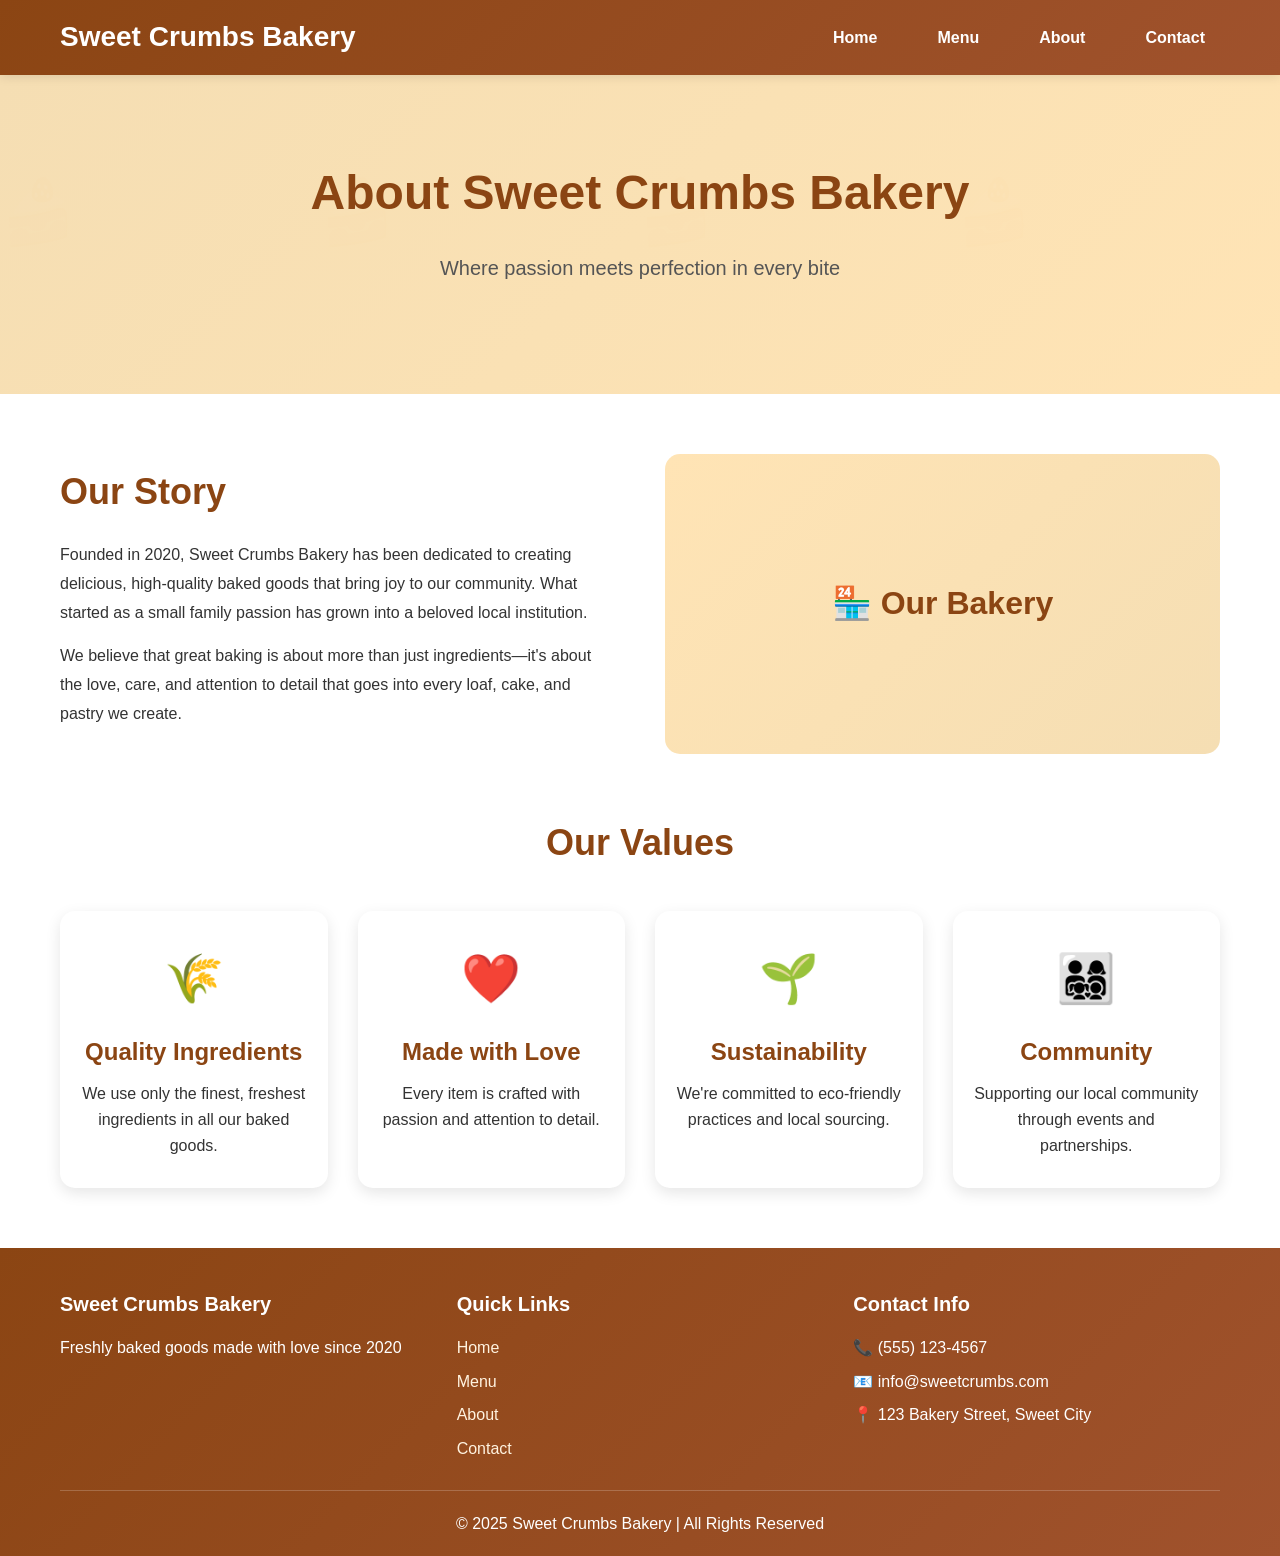
==== about.html @ cca7dff1 "1st commit" ====
<!DOCTYPE html>
<html lang="en">
<head>
    <meta charset="UTF-8">
    <meta name="viewport" content="width=device-width, initial-scale=1.0">
    <title>About Us - Sweet Crumbs Bakery</title>
    <link rel="stylesheet" href="style.css">
</head>
<body>

    <!-- Navbar -->
    <header>
        <div class="container">
            <div class="logo">
                <h1>Sweet Crumbs Bakery</h1>
            </div>
            <nav>
                <ul>
                    <li><a href="index.html">Home</a></li>
                    <li><a href="menu.html">Menu</a></li>
                    <li><a href="about.html">About</a></li>
                    <li><a href="contact.html">Contact</a></li>
                </ul>
            </nav>
        </div>
    </header>

    <!-- About Hero -->
    <section class="hero">
        <div class="container">
            <h2>About Sweet Crumbs Bakery</h2>
            <p>Where passion meets perfection in every bite</p>
        </div>
    </section>

    <!-- About Content -->
    <section class="about-content">
        <div class="container">
            <div class="about-grid">
                <div class="about-text">
                    <h2>Our Story</h2>
                    <p>Founded in 2020, Sweet Crumbs Bakery has been dedicated to creating delicious, high-quality baked goods that bring joy to our community. What started as a small family passion has grown into a beloved local institution.</p>
                    <p>We believe that great baking is about more than just ingredients—it's about the love, care, and attention to detail that goes into every loaf, cake, and pastry we create.</p>
                </div>
                <div class="about-image">
                    <div class="placeholder-large">🏪 Our Bakery</div>
                </div>
            </div>

            <div class="values">
                <h2>Our Values</h2>
                <div class="values-grid">
                    <div class="value-card">
                        <div class="value-icon">🌾</div>
                        <h3>Quality Ingredients</h3>
                        <p>We use only the finest, freshest ingredients in all our baked goods.</p>
                    </div>
                    <div class="value-card">
                        <div class="value-icon">❤️</div>
                        <h3>Made with Love</h3>
                        <p>Every item is crafted with passion and attention to detail.</p>
                    </div>
                    <div class="value-card">
                        <div class="value-icon">🌱</div>
                        <h3>Sustainability</h3>
                        <p>We're committed to eco-friendly practices and local sourcing.</p>
                    </div>
                    <div class="value-card">
                        <div class="value-icon">👨‍👩‍👧‍👦</div>
                        <h3>Community</h3>
                        <p>Supporting our local community through events and partnerships.</p>
                    </div>
                </div>
            </div>
        </div>
    </section>

    <!-- Footer -->
    <footer>
        <div class="container">
            <div class="footer-content">
                <div class="footer-section">
                    <h3>Sweet Crumbs Bakery</h3>
                    <p>Freshly baked goods made with love since 2020</p>
                </div>
                <div class="footer-section">
                    <h3>Quick Links</h3>
                    <ul>
                        <li><a href="index.html">Home</a></li>
                        <li><a href="menu.html">Menu</a></li>
                        <li><a href="about.html">About</a></li>
                        <li><a href="contact.html">Contact</a></li>
                    </ul>
                </div>
                <div class="footer-section">
                    <h3>Contact Info</h3>
                    <p>📞 (555) 123-4567</p>
                    <p>📧 info@sweetcrumbs.com</p>
                    <p>📍 123 Bakery Street, Sweet City</p>
                </div>
            </div>
            <p class="copyright">© 2025 Sweet Crumbs Bakery | All Rights Reserved</p>
        </div>
    </footer>

</body>
</html>
---- style.css ----
* {
    margin: 0;
    padding: 0;
    box-sizing: border-box;
    font-family: 'Segoe UI', Tahoma, Geneva, Verdana, sans-serif;
}

body {
    line-height: 1.6;
    color: #333;
}

.container {
    max-width: 1200px;
    margin: 0 auto;
    padding: 0 20px;
}

/* Header */
header {
    background: linear-gradient(135deg, #8b4513, #a0522d);
    color: white;
    padding: 0;
    box-shadow: 0 2px 10px rgba(0,0,0,0.1);
    position: sticky;
    top: 0;
    z-index: 100;
}

header .container {
    display: flex;
    justify-content: space-between;
    align-items: center;
    padding: 15px 20px;
}

.logo h1 {
    font-size: 28px;
    font-weight: bold;
}

nav ul {
    list-style: none;
    display: flex;
    gap: 30px;
}

nav a {
    color: white;
    text-decoration: none;
    font-weight: 600;
    transition: color 0.3s ease;
    padding: 10px 15px;
    border-radius: 5px;
}

nav a:hover {
    background-color: rgba(255,255,255,0.1);
    color: #fff3e0;
}

/* Hero Section */
.hero {
    background: linear-gradient(135deg, #f5deb3, #ffe4b5);
    padding: 80px 0;
    text-align: center;
    position: relative;
    overflow: hidden;
}

.hero::before {
    content: '';
    position: absolute;
    top: 0;
    left: 0;
    right: 0;
    bottom: 0;
    background: url('data:image/svg+xml,<svg xmlns="http://www.w3.org/2000/svg" viewBox="0 0 100 100"><text y="50%" font-size="20" fill="rgba(139,69,19,0.1)">🍰</text></svg>') repeat;
    opacity: 0.1;
}

.hero .container {
    position: relative;
    z-index: 1;
}

.hero h2 {
    font-size: 48px;
    margin-bottom: 20px;
    color: #8b4513;
}

.hero p {
    font-size: 20px;
    margin-bottom: 30px;
    color: #555;
}

.hero-buttons {
    display: flex;
    gap: 20px;
    justify-content: center;
    flex-wrap: wrap;
}

.btn-primary, .btn-secondary {
    padding: 15px 30px;
    border: none;
    cursor: pointer;
    font-size: 18px;
    font-weight: bold;
    border-radius: 50px;
    transition: all 0.3s ease;
    text-decoration: none;
    display: inline-block;
}

.btn-primary {
    background-color: #8b4513;
    color: white;
}

.btn-primary:hover {
    background-color: #a0522d;
    transform: translateY(-2px);
    box-shadow: 0 5px 15px rgba(139,69,19,0.3);
}

.btn-secondary {
    background-color: transparent;
    color: #8b4513;
    border: 2px solid #8b4513;
}

.btn-secondary:hover {
    background-color: #8b4513;
    color: white;
    transform: translateY(-2px);
    box-shadow: 0 5px 15px rgba(139,69,19,0.3);
}

/* Menu Section */
.menu {
    padding: 60px 0;
    background-color: #fafafa;
}

.menu h2 {
    font-size: 36px;
    margin-bottom: 10px;
    color: #8b4513;
    text-align: center;
}

.menu p {
    text-align: center;
    margin-bottom: 40px;
    color: #666;
}

.items {
    display: grid;
    grid-template-columns: repeat(auto-fit, minmax(250px, 1fr));
    gap: 30px;
    margin-top: 40px;
}

.card {
    background: white;
    padding: 30px 20px;
    border-radius: 15px;
    box-shadow: 0 5px 15px rgba(0,0,0,0.1);
    text-align: center;
    transition: transform 0.3s ease, box-shadow 0.3s ease;
}

.card:hover {
    transform: translateY(-5px);
    box-shadow: 0 10px 25px rgba(0,0,0,0.15);
}

.card-icon {
    font-size: 48px;
    margin-bottom: 15px;
}

.card h3 {
    font-size: 24px;
    margin-bottom: 10px;
    color: #8b4513;
}

.card p {
    color: #666;
    margin-bottom: 15px;
}

.price {
    font-size: 20px;
    font-weight: bold;
    color: #a0522d;
}

/* Gallery Section */
.gallery {
    padding: 60px 0;
    background-color: white;
}

.gallery h2 {
    font-size: 36px;
    margin-bottom: 40px;
    color: #8b4513;
    text-align: center;
}

.gallery-grid {
    display: grid;
    grid-template-columns: repeat(auto-fit, minmax(250px, 1fr));
    gap: 20px;
}

.gallery-item {
    height: 200px;
    border-radius: 10px;
    overflow: hidden;
    box-shadow: 0 5px 15px rgba(0,0,0,0.1);
}

.placeholder {
    width: 100%;
    height: 100%;
    background: linear-gradient(135deg, #ffe4b5, #f5deb3);
    display: flex;
    align-items: center;
    justify-content: center;
    font-size: 24px;
    color: #8b4513;
    font-weight: bold;
}

/* Testimonials Section */
.testimonials {
    padding: 60px 0;
    background-color: #fafafa;
}

.testimonials h2 {
    font-size: 36px;
    margin-bottom: 40px;
    color: #8b4513;
    text-align: center;
}

.testimonial-grid {
    display: grid;
    grid-template-columns: repeat(auto-fit, minmax(300px, 1fr));
    gap: 30px;
}

.testimonial {
    background: white;
    padding: 30px;
    border-radius: 15px;
    box-shadow: 0 5px 15px rgba(0,0,0,0.1);
    text-align: center;
}

.testimonial p {
    font-style: italic;
    margin-bottom: 15px;
    color: #555;
}

.testimonial cite {
    font-weight: bold;
    color: #8b4513;
}

/* Footer */
footer {
    background: linear-gradient(135deg, #8b4513, #a0522d);
    color: white;
    padding: 40px 0 20px;
}

.footer-content {
    display: grid;
    grid-template-columns: repeat(auto-fit, minmax(250px, 1fr));
    gap: 30px;
    margin-bottom: 20px;
}

.footer-section h3 {
    margin-bottom: 15px;
    font-size: 20px;
}

.footer-section p, .footer-section li {
    margin-bottom: 8px;
}

.footer-section ul {
    list-style: none;
}

.footer-section a {
    color: #fff3e0;
    text-decoration: none;
    transition: color 0.3s ease;
}

.footer-section a:hover {
    color: white;
}

.copyright {
    text-align: center;
    border-top: 1px solid rgba(255,255,255,0.2);
    padding-top: 20px;
    margin-top: 20px;
}

/* Menu Category */
.menu-category {
    padding: 60px 0;
    background-color: #fafafa;
}

.menu-category:nth-child(even) {
    background-color: white;
}

.menu-category h2 {
    font-size: 36px;
    margin-bottom: 40px;
    color: #8b4513;
    text-align: center;
}

/* About Content */
.about-content {
    padding: 60px 0;
}

.about-grid {
    display: grid;
    grid-template-columns: 1fr 1fr;
    gap: 50px;
    margin-bottom: 60px;
    align-items: center;
}

.about-text h2 {
    font-size: 36px;
    margin-bottom: 20px;
    color: #8b4513;
}

.about-text p {
    margin-bottom: 15px;
    line-height: 1.8;
}

.placeholder-large {
    width: 100%;
    height: 300px;
    background: linear-gradient(135deg, #ffe4b5, #f5deb3);
    display: flex;
    align-items: center;
    justify-content: center;
    font-size: 32px;
    color: #8b4513;
    font-weight: bold;
    border-radius: 15px;
}

.values h2 {
    font-size: 36px;
    margin-bottom: 40px;
    color: #8b4513;
    text-align: center;
}

.values-grid {
    display: grid;
    grid-template-columns: repeat(auto-fit, minmax(250px, 1fr));
    gap: 30px;
}

.value-card {
    background: white;
    padding: 30px 20px;
    border-radius: 15px;
    box-shadow: 0 5px 15px rgba(0,0,0,0.1);
    text-align: center;
    transition: transform 0.3s ease;
}

.value-card:hover {
    transform: translateY(-5px);
}

.value-icon {
    font-size: 48px;
    margin-bottom: 15px;
}

.value-card h3 {
    font-size: 24px;
    margin-bottom: 10px;
    color: #8b4513;
}

/* Contact Content */
.contact-content {
    padding: 60px 0;
}

.contact-grid {
    display: grid;
    grid-template-columns: 1fr 1fr;
    gap: 50px;
}

.contact-info h2 {
    font-size: 36px;
    margin-bottom: 30px;
    color: #8b4513;
}

.info-item {
    display: flex;
    align-items: flex-start;
    margin-bottom: 30px;
}

.info-icon {
    font-size: 32px;
    margin-right: 20px;
    flex-shrink: 0;
}

.info-item h3 {
    font-size: 20px;
    margin-bottom: 5px;
    color: #8b4513;
}

.contact-form h2 {
    font-size: 36px;
    margin-bottom: 30px;
    color: #8b4513;
}

.form-group {
    margin-bottom: 20px;
}

.form-group label {
    display: block;
    margin-bottom: 5px;
    font-weight: bold;
    color: #555;
}

.form-group input,
.form-group select,
.form-group textarea {
    width: 100%;
    padding: 12px;
    border: 2px solid #ddd;
    border-radius: 8px;
    font-size: 16px;
    transition: border-color 0.3s ease;
}

.form-group input:focus,
.form-group select:focus,
.form-group textarea:focus {
    outline: none;
    border-color: #8b4513;
}

.form-group textarea {
    resize: vertical;
    min-height: 120px;
}

/* Responsive Design */
@media (max-width: 768px) {
    header .container {
        flex-direction: column;
        gap: 15px;
    }

    nav ul {
        gap: 15px;
    }

    .hero h2 {
        font-size: 36px;
    }

    .hero p {
        font-size: 18px;
    }

    .hero-buttons {
        flex-direction: column;
        align-items: center;
    }

    .items, .gallery-grid, .testimonial-grid, .values-grid {
        grid-template-columns: 1fr;
    }

    .about-grid, .contact-grid {
        grid-template-columns: 1fr;
        gap: 30px;
    }

    .footer-content {
        grid-template-columns: 1fr;
    }

    .info-item {
        flex-direction: column;
        text-align: center;
    }

    .info-icon {
        margin-right: 0;
        margin-bottom: 10px;
    }
}
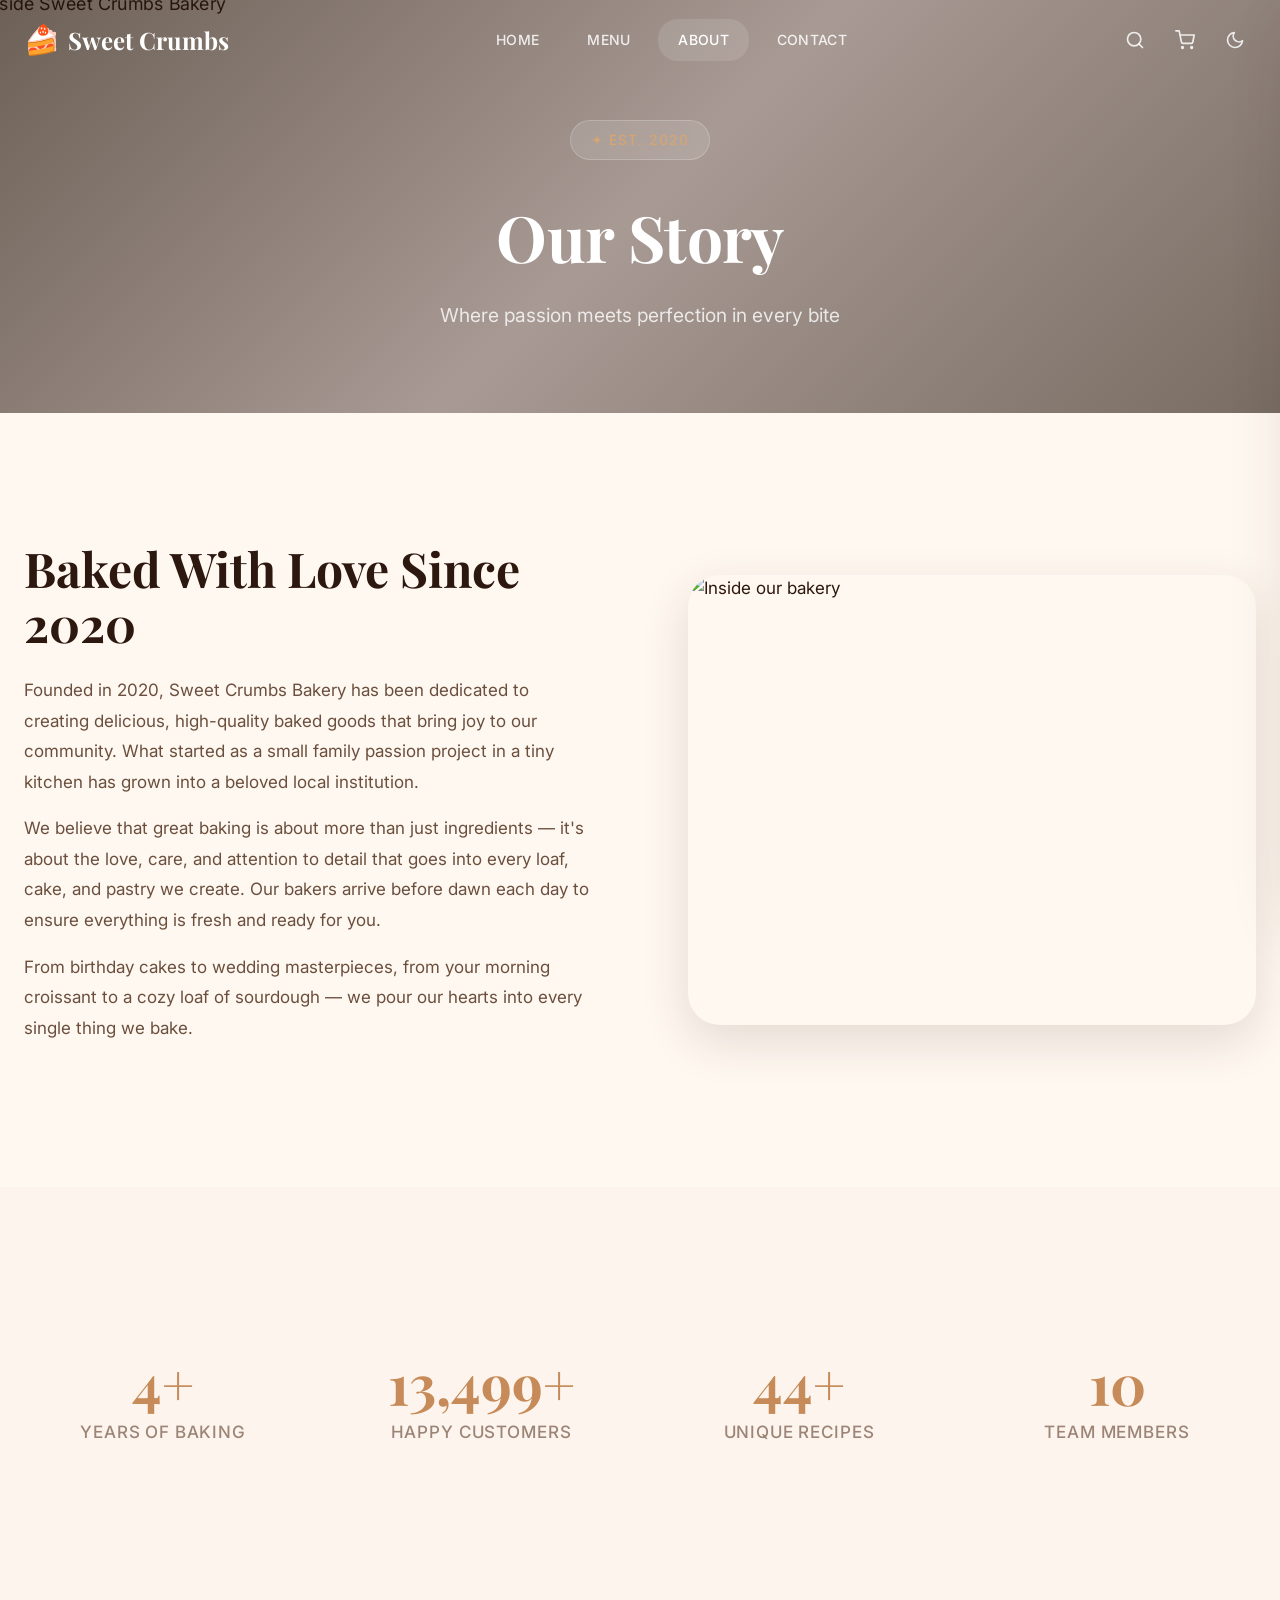
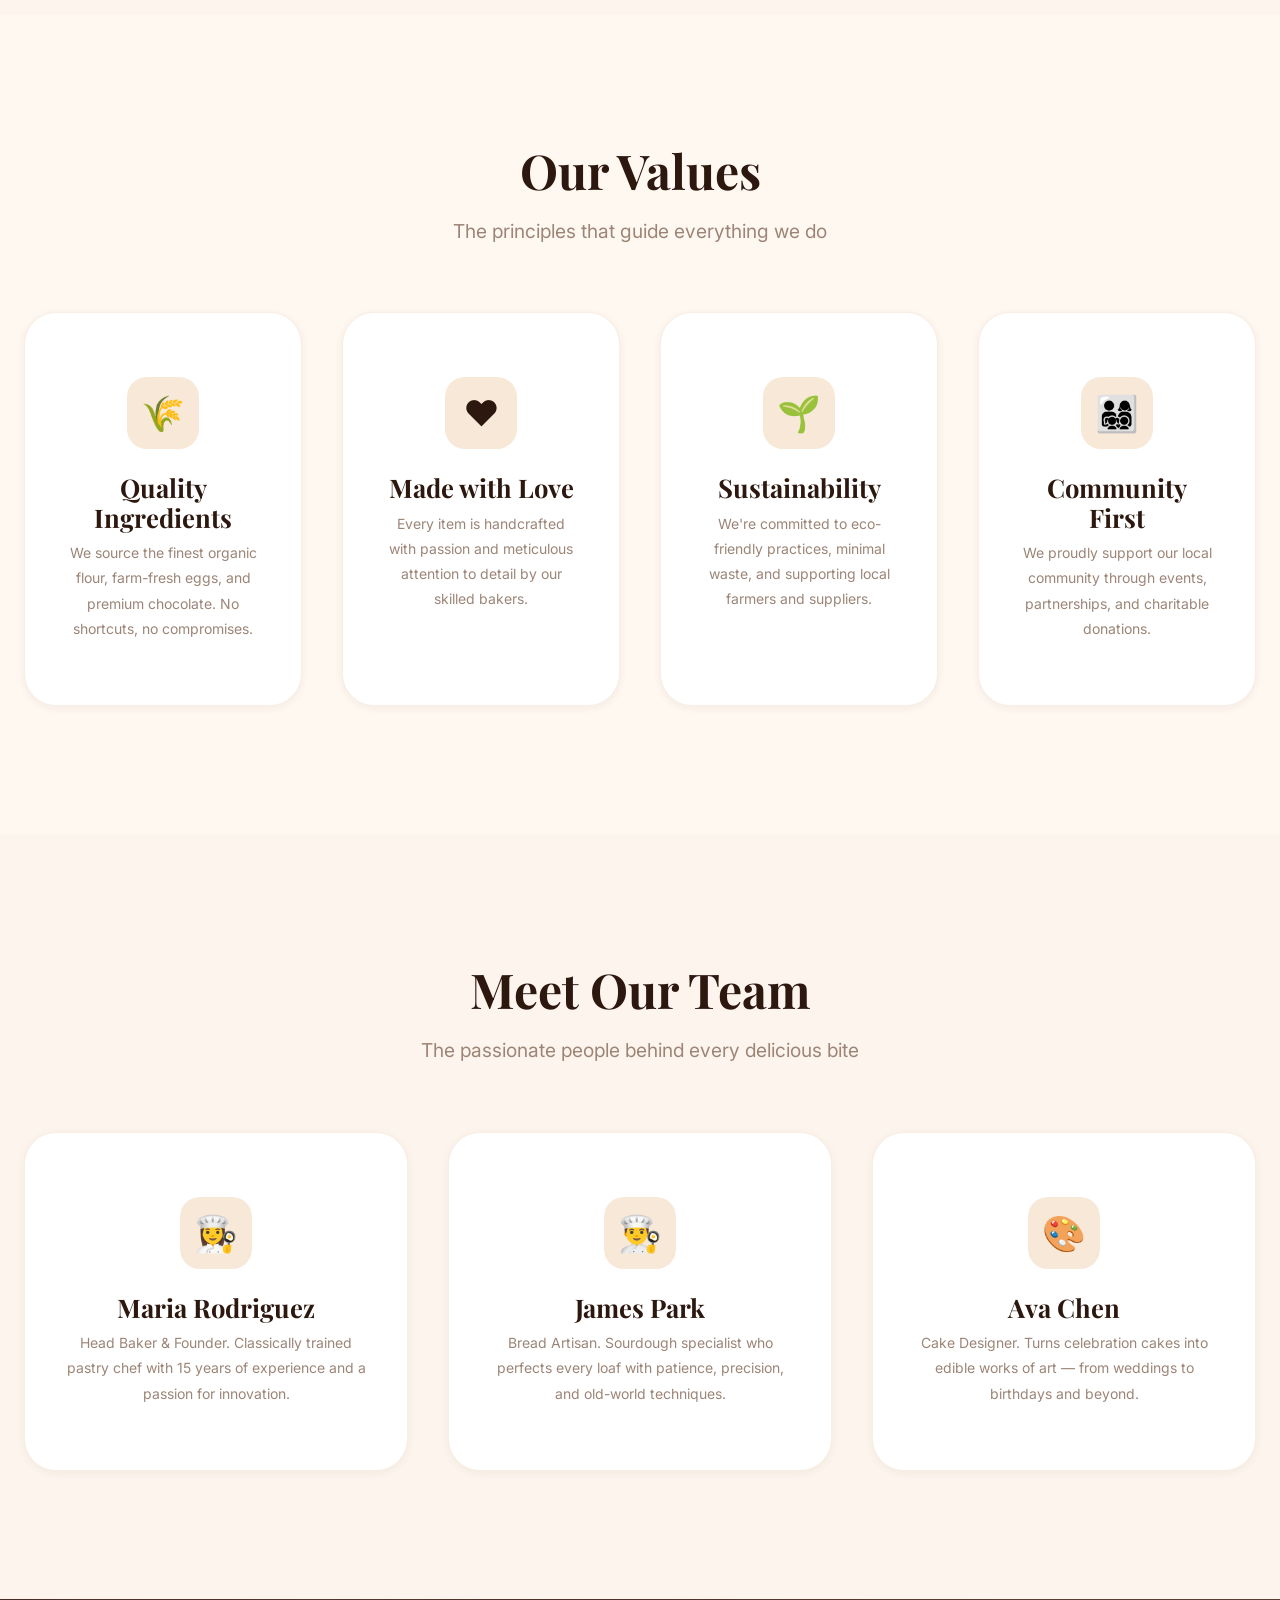
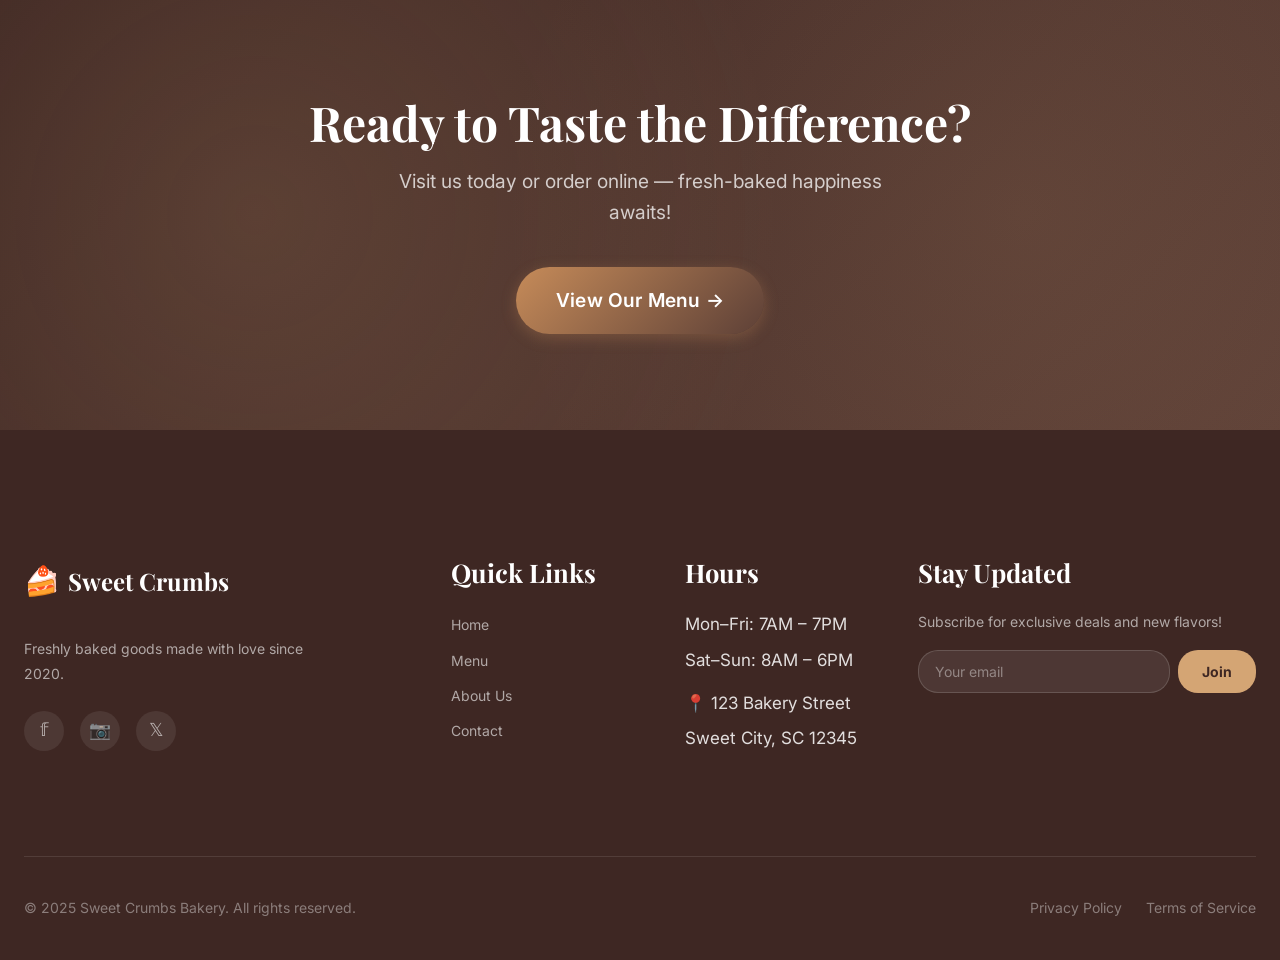
==== commit c003fb46: "Revamp About Us page with new content and layout Updated the About Us page with new content, improve" ====
--- a/about.html
+++ b/about.html
@@ -3,105 +3,261 @@
 <head>
     <meta charset="UTF-8">
     <meta name="viewport" content="width=device-width, initial-scale=1.0">
-    <title>About Us - Sweet Crumbs Bakery</title>
+    <meta name="description" content="Learn about Sweet Crumbs Bakery — our story, values, and the passionate team behind every handcrafted loaf, cake, and pastry since 2020.">
+    <title>About Us — Sweet Crumbs Bakery</title>
     <link rel="stylesheet" href="style.css">
 </head>
 <body>
 
-    <!-- Navbar -->
-    <header>
-        <div class="container">
-            <div class="logo">
-                <h1>Sweet Crumbs Bakery</h1>
-            </div>
-            <nav>
-                <ul>
-                    <li><a href="index.html">Home</a></li>
-                    <li><a href="menu.html">Menu</a></li>
-                    <li><a href="about.html">About</a></li>
-                    <li><a href="contact.html">Contact</a></li>
+    <!-- ═══ Navbar ═══ -->
+    <header class="nav nav--transparent" id="main-nav">
+        <div class="nav__inner">
+            <a href="index.html" class="nav__logo">
+                <span class="nav__logo-icon">🍰</span>
+                <span class="nav__logo-text">Sweet Crumbs</span>
+            </a>
+            <nav class="nav__menu" id="nav-menu">
+                <ul class="nav__list">
+                    <li><a href="index.html" class="nav__link">Home</a></li>
+                    <li><a href="menu.html" class="nav__link">Menu</a></li>
+                    <li><a href="about.html" class="nav__link active">About</a></li>
+                    <li><a href="contact.html" class="nav__link">Contact</a></li>
                 </ul>
             </nav>
+            <div class="nav__actions">
+                <button class="nav__action-btn" id="search-toggle" aria-label="Search">
+                    <svg viewBox="0 0 24 24"><circle cx="11" cy="11" r="8"/><line x1="21" y1="21" x2="16.65" y2="16.65"/></svg>
+                </button>
+                <button class="nav__action-btn" id="cart-toggle" aria-label="Cart">
+                    <svg viewBox="0 0 24 24"><circle cx="9" cy="21" r="1"/><circle cx="20" cy="21" r="1"/><path d="M1 1h4l2.68 13.39a2 2 0 0 0 2 1.61h9.72a2 2 0 0 0 2-1.61L23 6H6"/></svg>
+                    <span class="nav__badge" id="cart-count">0</span>
+                </button>
+                <button class="nav__action-btn theme-toggle" id="theme-toggle" aria-label="Toggle dark mode">
+                    <svg class="moon-icon" viewBox="0 0 24 24"><path d="M21 12.79A9 9 0 1 1 11.21 3 7 7 0 0 0 21 12.79z"/></svg>
+                    <svg class="sun-icon" viewBox="0 0 24 24"><circle cx="12" cy="12" r="5"/><line x1="12" y1="1" x2="12" y2="3"/><line x1="12" y1="21" x2="12" y2="23"/><line x1="4.22" y1="4.22" x2="5.64" y2="5.64"/><line x1="18.36" y1="18.36" x2="19.78" y2="19.78"/><line x1="1" y1="12" x2="3" y2="12"/><line x1="21" y1="12" x2="23" y2="12"/><line x1="4.22" y1="19.78" x2="5.64" y2="18.36"/><line x1="18.36" y1="5.64" x2="19.78" y2="4.22"/></svg>
+                </button>
+                <button class="nav__hamburger" id="nav-toggle" aria-label="Toggle menu">
+                    <span></span><span></span><span></span>
+                </button>
+            </div>
         </div>
     </header>
 
-    <!-- About Hero -->
-    <section class="hero">
-        <div class="container">
-            <h2>About Sweet Crumbs Bakery</h2>
-            <p>Where passion meets perfection in every bite</p>
-        </div>
-    </section>
-
-    <!-- About Content -->
-    <section class="about-content">
-        <div class="container">
-            <div class="about-grid">
-                <div class="about-text">
-                    <h2>Our Story</h2>
-                    <p>Founded in 2020, Sweet Crumbs Bakery has been dedicated to creating delicious, high-quality baked goods that bring joy to our community. What started as a small family passion has grown into a beloved local institution.</p>
-                    <p>We believe that great baking is about more than just ingredients—it's about the love, care, and attention to detail that goes into every loaf, cake, and pastry we create.</p>
-                </div>
-                <div class="about-image">
-                    <div class="placeholder-large">🏪 Our Bakery</div>
-                </div>
-            </div>
-
-            <div class="values">
-                <h2>Our Values</h2>
-                <div class="values-grid">
-                    <div class="value-card">
-                        <div class="value-icon">🌾</div>
-                        <h3>Quality Ingredients</h3>
-                        <p>We use only the finest, freshest ingredients in all our baked goods.</p>
+    <!-- ═══ About Hero ═══ -->
+    <section class="hero hero--mini" id="hero">
+        <div class="hero__bg">
+            <img src="images/bakery-interior.png" alt="Inside Sweet Crumbs Bakery" loading="eager">
+        </div>
+        <div class="hero__overlay"></div>
+        <div class="hero__content">
+            <span class="hero__badge">✦ Est. 2020</span>
+            <h1 class="hero__title">Our Story</h1>
+            <p class="hero__subtitle">Where passion meets perfection in every bite</p>
+        </div>
+    </section>
+
+    <!-- ═══ Our Story ═══ -->
+    <section class="section">
+        <div class="container">
+            <div class="about-split">
+                <div class="about-split__text reveal-left">
+                    <h2>Baked With Love Since 2020</h2>
+                    <p>Founded in 2020, Sweet Crumbs Bakery has been dedicated to creating delicious, high-quality baked goods that bring joy to our community. What started as a small family passion project in a tiny kitchen has grown into a beloved local institution.</p>
+                    <p>We believe that great baking is about more than just ingredients — it's about the love, care, and attention to detail that goes into every loaf, cake, and pastry we create. Our bakers arrive before dawn each day to ensure everything is fresh and ready for you.</p>
+                    <p>From birthday cakes to wedding masterpieces, from your morning croissant to a cozy loaf of sourdough — we pour our hearts into every single thing we bake.</p>
+                </div>
+                <div class="about-split__image reveal-right">
+                    <img src="images/bakery-interior.png" alt="Inside our bakery" loading="lazy">
+                </div>
+            </div>
+        </div>
+    </section>
+
+    <!-- ═══ Stats ═══ -->
+    <section class="section" style="background: var(--bg-secondary);">
+        <div class="container">
+            <div class="stats reveal">
+                <div class="stat">
+                    <div class="stat__number" data-count="5" data-suffix="+">0</div>
+                    <div class="stat__label">Years of Baking</div>
+                </div>
+                <div class="stat">
+                    <div class="stat__number" data-count="15000" data-suffix="+">0</div>
+                    <div class="stat__label">Happy Customers</div>
+                </div>
+                <div class="stat">
+                    <div class="stat__number" data-count="50" data-suffix="+">0</div>
+                    <div class="stat__label">Unique Recipes</div>
+                </div>
+                <div class="stat">
+                    <div class="stat__number" data-count="12">0</div>
+                    <div class="stat__label">Team Members</div>
+                </div>
+            </div>
+        </div>
+    </section>
+
+    <!-- ═══ Our Values ═══ -->
+    <section class="section">
+        <div class="container">
+            <div class="section__header reveal">
+                <h2 class="section__title">Our Values</h2>
+                <p class="section__subtitle">The principles that guide everything we do</p>
+            </div>
+            <div class="values-grid stagger-children">
+                <div class="value-card reveal">
+                    <div class="value-card__icon">🌾</div>
+                    <h3 class="value-card__title">Quality Ingredients</h3>
+                    <p class="value-card__text">We source the finest organic flour, farm-fresh eggs, and premium chocolate. No shortcuts, no compromises.</p>
+                </div>
+                <div class="value-card reveal">
+                    <div class="value-card__icon">❤️</div>
+                    <h3 class="value-card__title">Made with Love</h3>
+                    <p class="value-card__text">Every item is handcrafted with passion and meticulous attention to detail by our skilled bakers.</p>
+                </div>
+                <div class="value-card reveal">
+                    <div class="value-card__icon">🌱</div>
+                    <h3 class="value-card__title">Sustainability</h3>
+                    <p class="value-card__text">We're committed to eco-friendly practices, minimal waste, and supporting local farmers and suppliers.</p>
+                </div>
+                <div class="value-card reveal">
+                    <div class="value-card__icon">👨‍👩‍👧‍👦</div>
+                    <h3 class="value-card__title">Community First</h3>
+                    <p class="value-card__text">We proudly support our local community through events, partnerships, and charitable donations.</p>
+                </div>
+            </div>
+        </div>
+    </section>
+
+    <!-- ═══ Meet the Team ═══ -->
+    <section class="section" style="background: var(--bg-secondary);">
+        <div class="container">
+            <div class="section__header reveal">
+                <h2 class="section__title">Meet Our Team</h2>
+                <p class="section__subtitle">The passionate people behind every delicious bite</p>
+            </div>
+            <div class="values-grid stagger-children">
+                <div class="value-card reveal">
+                    <div class="value-card__icon">👩‍🍳</div>
+                    <h3 class="value-card__title">Maria Rodriguez</h3>
+                    <p class="value-card__text">Head Baker & Founder. Classically trained pastry chef with 15 years of experience and a passion for innovation.</p>
+                </div>
+                <div class="value-card reveal">
+                    <div class="value-card__icon">👨‍🍳</div>
+                    <h3 class="value-card__title">James Park</h3>
+                    <p class="value-card__text">Bread Artisan. Sourdough specialist who perfects every loaf with patience, precision, and old-world techniques.</p>
+                </div>
+                <div class="value-card reveal">
+                    <div class="value-card__icon">🎨</div>
+                    <h3 class="value-card__title">Ava Chen</h3>
+                    <p class="value-card__text">Cake Designer. Turns celebration cakes into edible works of art — from weddings to birthdays and beyond.</p>
+                </div>
+            </div>
+        </div>
+    </section>
+
+    <!-- ═══ CTA ═══ -->
+    <section class="quiz-banner">
+        <div class="container">
+            <div class="quiz-banner__content reveal">
+                <h2 class="quiz-banner__title">Ready to Taste the Difference?</h2>
+                <p class="quiz-banner__subtitle">Visit us today or order online — fresh-baked happiness awaits!</p>
+                <a href="menu.html" class="btn btn--primary btn--lg">View Our Menu →</a>
+            </div>
+        </div>
+    </section>
+
+    <!-- ═══ Footer ═══ -->
+    <footer class="footer">
+        <div class="container">
+            <div class="footer__grid">
+                <div>
+                    <a href="index.html" class="nav__logo" style="margin-bottom: var(--space-sm); display: inline-flex;">
+                        <span class="nav__logo-icon">🍰</span>
+                        <span class="nav__logo-text" style="color: white;">Sweet Crumbs</span>
+                    </a>
+                    <p class="footer__brand-text">Freshly baked goods made with love since 2020.</p>
+                    <div class="footer__socials">
+                        <a href="#" class="footer__social" aria-label="Facebook">𝕗</a>
+                        <a href="#" class="footer__social" aria-label="Instagram">📷</a>
+                        <a href="#" class="footer__social" aria-label="Twitter">𝕏</a>
                     </div>
-                    <div class="value-card">
-                        <div class="value-icon">❤️</div>
-                        <h3>Made with Love</h3>
-                        <p>Every item is crafted with passion and attention to detail.</p>
-                    </div>
-                    <div class="value-card">
-                        <div class="value-icon">🌱</div>
-                        <h3>Sustainability</h3>
-                        <p>We're committed to eco-friendly practices and local sourcing.</p>
-                    </div>
-                    <div class="value-card">
-                        <div class="value-icon">👨‍👩‍👧‍👦</div>
-                        <h3>Community</h3>
-                        <p>Supporting our local community through events and partnerships.</p>
-                    </div>
-                </div>
-            </div>
-        </div>
-    </section>
-
-    <!-- Footer -->
-    <footer>
-        <div class="container">
-            <div class="footer-content">
-                <div class="footer-section">
-                    <h3>Sweet Crumbs Bakery</h3>
-                    <p>Freshly baked goods made with love since 2020</p>
-                </div>
-                <div class="footer-section">
-                    <h3>Quick Links</h3>
-                    <ul>
+                </div>
+                <div>
+                    <h4 class="footer__title">Quick Links</h4>
+                    <ul class="footer__links">
                         <li><a href="index.html">Home</a></li>
                         <li><a href="menu.html">Menu</a></li>
-                        <li><a href="about.html">About</a></li>
+                        <li><a href="about.html">About Us</a></li>
                         <li><a href="contact.html">Contact</a></li>
                     </ul>
                 </div>
-                <div class="footer-section">
-                    <h3>Contact Info</h3>
-                    <p>📞 (555) 123-4567</p>
-                    <p>📧 info@sweetcrumbs.com</p>
-                    <p>📍 123 Bakery Street, Sweet City</p>
-                </div>
-            </div>
-            <p class="copyright">© 2025 Sweet Crumbs Bakery | All Rights Reserved</p>
+                <div>
+                    <h4 class="footer__title">Hours</h4>
+                    <ul class="footer__links">
+                        <li>Mon–Fri: 7AM – 7PM</li>
+                        <li>Sat–Sun: 8AM – 6PM</li>
+                        <li style="margin-top: var(--space-sm);">📍 123 Bakery Street</li>
+                        <li>Sweet City, SC 12345</li>
+                    </ul>
+                </div>
+                <div>
+                    <h4 class="footer__title">Stay Updated</h4>
+                    <p class="footer__newsletter-text">Subscribe for exclusive deals and new flavors!</p>
+                    <form class="footer__newsletter-form" onsubmit="event.preventDefault(); Toast.show('Subscribed! 🎉', 'success'); this.reset();">
+                        <input type="email" class="footer__newsletter-input" placeholder="Your email" required>
+                        <button type="submit" class="footer__newsletter-btn">Join</button>
+                    </form>
+                </div>
+            </div>
+            <div class="footer__bottom">
+                <p class="footer__copyright">© 2025 Sweet Crumbs Bakery. All rights reserved.</p>
+                <div class="footer__legal">
+                    <a href="#">Privacy Policy</a>
+                    <a href="#">Terms of Service</a>
+                </div>
+            </div>
         </div>
     </footer>
 
+    <!-- Search Overlay -->
+    <div class="search-overlay">
+        <div class="search-container">
+            <div class="search-box">
+                <svg viewBox="0 0 24 24" width="22" height="22" stroke="var(--text-muted)" fill="none" stroke-width="2"><circle cx="11" cy="11" r="8"/><line x1="21" y1="21" x2="16.65" y2="16.65"/></svg>
+                <input type="text" class="search-box__input" placeholder="Search cakes, pastries, breads...">
+                <button class="search-box__voice" aria-label="Voice search">
+                    <svg viewBox="0 0 24 24" width="22" height="22" stroke="currentColor" fill="none" stroke-width="2"><path d="M12 1a3 3 0 0 0-3 3v8a3 3 0 0 0 6 0V4a3 3 0 0 0-3-3z"/><path d="M19 10v2a7 7 0 0 1-14 0v-2"/><line x1="12" y1="19" x2="12" y2="23"/><line x1="8" y1="23" x2="16" y2="23"/></svg>
+                </button>
+                <button class="search-close nav__action-btn" aria-label="Close" onclick="Search.close()">
+                    <svg viewBox="0 0 24 24"><line x1="18" y1="6" x2="6" y2="18"/><line x1="6" y1="6" x2="18" y2="18"/></svg>
+                </button>
+            </div>
+            <div class="search-results" style="display:none; margin-top: var(--space-sm); background: var(--bg-card); border-radius: var(--radius-lg); padding: var(--space-sm); max-height: 400px; overflow-y: auto; box-shadow: var(--shadow-lg);"></div>
+        </div>
+    </div>
+
+    <!-- Cart Sidebar -->
+    <div class="cart-sidebar" id="cart-sidebar">
+        <div class="cart-sidebar__header">
+            <h3 class="cart-sidebar__title">Your Cart 🛒</h3>
+            <button class="cart-sidebar__close nav__action-btn" onclick="Cart.toggleSidebar()">
+                <svg viewBox="0 0 24 24"><line x1="18" y1="6" x2="6" y2="18"/><line x1="6" y1="6" x2="18" y2="18"/></svg>
+            </button>
+        </div>
+        <div class="cart-sidebar__items">
+            <div class="cart-empty"><div class="cart-empty__icon">🛒</div><p>Your cart is empty</p></div>
+        </div>
+        <div class="cart-sidebar__footer">
+            <div class="cart-sidebar__total">
+                <span class="cart-sidebar__total-label">Total</span>
+                <span class="cart-sidebar__total-value">$0.00</span>
+            </div>
+            <button class="btn btn--primary" style="width:100%;" onclick="Toast.show('Checkout coming soon!', 'info')">Checkout</button>
+        </div>
+    </div>
+
+    <script src="app.js"></script>
+    <script src="features.js"></script>
 </body>
-</html>+</html>
--- a/style.css
+++ b/style.css
@@ -1,536 +1,3452 @@
-* {
-    margin: 0;
+/* ===== GOOGLE FONTS ===== */
+@import url('https://fonts.googleapis.com/css2?family=Inter:wght@300;400;500;600;700&family=Playfair+Display:ital,wght@0,400;0,500;0,600;0,700;1,400&display=swap');
+
+/* ===== CSS CUSTOM PROPERTIES ===== */
+:root {
+  /* Colors — Light Mode */
+  --bg-primary: #FFF8F0;
+  --bg-secondary: #FDF5ED;
+  --bg-card: #FFFFFF;
+  --bg-hero-overlay: rgba(30, 15, 5, 0.5);
+  --text-primary: #2D1810;
+  --text-secondary: #6B4F3E;
+  --text-muted: #9C8577;
+  --text-on-dark: #FFFFFF;
+  --accent: #C68B59;
+  --accent-hover: #B07A4A;
+  --accent-light: #F8E8D8;
+  --chocolate: #3E2723;
+  --chocolate-light: #5D4037;
+  --gold: #D4A574;
+  --pastel-pink: #F8E8E0;
+  --pastel-peach: #FFDAB9;
+  --success: #66BB6A;
+  --error: #EF5350;
+  --warning: #FFA726;
+  --border: rgba(198, 139, 89, 0.15);
+  --glass-bg: rgba(255, 248, 240, 0.72);
+  --glass-border: rgba(255, 255, 255, 0.25);
+  --glass-shadow: 0 8px 32px rgba(61, 39, 35, 0.12);
+  --shadow-sm: 0 2px 8px rgba(61, 39, 35, 0.06);
+  --shadow-md: 0 8px 24px rgba(61, 39, 35, 0.1);
+  --shadow-lg: 0 16px 48px rgba(61, 39, 35, 0.14);
+  --shadow-xl: 0 24px 64px rgba(61, 39, 35, 0.18);
+  --overlay-bg: rgba(0, 0, 0, 0.6);
+
+  /* Typography */
+  --font-heading: 'Playfair Display', Georgia, serif;
+  --font-body: 'Inter', -apple-system, BlinkMacSystemFont, sans-serif;
+  --fs-hero: clamp(2.8rem, 6vw, 5.5rem);
+  --fs-h1: clamp(2.2rem, 5vw, 4rem);
+  --fs-h2: clamp(1.8rem, 4vw, 3rem);
+  --fs-h3: clamp(1.2rem, 2.5vw, 1.6rem);
+  --fs-body: 1.0625rem;
+  --fs-body-lg: 1.2rem;
+  --fs-small: 0.875rem;
+  --fs-xs: 0.75rem;
+  --lh-tight: 1.15;
+  --lh-normal: 1.6;
+  --lh-relaxed: 1.8;
+
+  /* Spacing */
+  --space-2xs: 0.25rem;
+  --space-xs: 0.5rem;
+  --space-sm: 1rem;
+  --space-md: 1.5rem;
+  --space-lg: 2.5rem;
+  --space-xl: 4rem;
+  --space-2xl: 6rem;
+  --space-3xl: 8rem;
+  --space-4xl: 10rem;
+
+  /* Border Radius */
+  --radius-sm: 12px;
+  --radius-md: 20px;
+  --radius-lg: 28px;
+  --radius-xl: 32px;
+  --radius-full: 9999px;
+
+  /* Transitions */
+  --ease-out: cubic-bezier(0.4, 0, 0.2, 1);
+  --ease-bounce: cubic-bezier(0.34, 1.56, 0.64, 1);
+  --ease-smooth: cubic-bezier(0.22, 1, 0.36, 1);
+  --t-fast: 0.2s;
+  --t-base: 0.35s;
+  --t-slow: 0.5s;
+
+  /* Layout */
+  --container-max: 1280px;
+  --container-narrow: 900px;
+  --nav-height: 80px;
+}
+
+/* ===== DARK MODE ===== */
+[data-theme="dark"] {
+  --bg-primary: #1A1210;
+  --bg-secondary: #231A15;
+  --bg-card: #2D2118;
+  --text-primary: #F5E6D8;
+  --text-secondary: #C4A882;
+  --text-muted: #8B7362;
+  --accent: #D4A574;
+  --accent-hover: #E0B68A;
+  --accent-light: #3D2E22;
+  --border: rgba(212, 165, 116, 0.15);
+  --glass-bg: rgba(26, 18, 16, 0.78);
+  --glass-border: rgba(255, 255, 255, 0.08);
+  --glass-shadow: 0 8px 32px rgba(0, 0, 0, 0.35);
+  --shadow-sm: 0 2px 8px rgba(0, 0, 0, 0.2);
+  --shadow-md: 0 8px 24px rgba(0, 0, 0, 0.3);
+  --shadow-lg: 0 16px 48px rgba(0, 0, 0, 0.35);
+  --shadow-xl: 0 24px 64px rgba(0, 0, 0, 0.45);
+  --overlay-bg: rgba(0, 0, 0, 0.75);
+}
+
+/* ===== RESET & BASE ===== */
+*, *::before, *::after {
+  margin: 0;
+  padding: 0;
+  box-sizing: border-box;
+}
+
+html {
+  scroll-behavior: smooth;
+  scroll-padding-top: var(--nav-height);
+}
+
+body {
+  font-family: var(--font-body);
+  font-size: var(--fs-body);
+  line-height: var(--lh-normal);
+  color: var(--text-primary);
+  background-color: var(--bg-primary);
+  overflow-x: hidden;
+  -webkit-font-smoothing: antialiased;
+  -moz-osx-font-smoothing: grayscale;
+  transition: background-color var(--t-slow) var(--ease-out),
+              color var(--t-slow) var(--ease-out);
+}
+
+body.no-scroll {
+  overflow: hidden;
+}
+
+a {
+  color: var(--accent);
+  text-decoration: none;
+  transition: color var(--t-fast) var(--ease-out);
+}
+
+a:hover { color: var(--accent-hover); }
+
+img {
+  max-width: 100%;
+  height: auto;
+  display: block;
+}
+
+button {
+  font-family: var(--font-body);
+  cursor: pointer;
+  border: none;
+  background: none;
+  font-size: inherit;
+  color: inherit;
+}
+
+ul { list-style: none; }
+
+h1, h2, h3, h4, h5, h6 {
+  font-family: var(--font-heading);
+  line-height: var(--lh-tight);
+  color: var(--text-primary);
+}
+
+::selection {
+  background: var(--accent);
+  color: white;
+}
+
+/* ===== UTILITIES ===== */
+.container {
+  width: 100%;
+  max-width: var(--container-max);
+  margin: 0 auto;
+  padding: 0 var(--space-md);
+}
+
+.container--narrow {
+  max-width: var(--container-narrow);
+}
+
+.section {
+  padding: var(--space-3xl) 0;
+}
+
+.section__header {
+  text-align: center;
+  margin-bottom: var(--space-xl);
+}
+
+.section__title {
+  font-size: var(--fs-h2);
+  margin-bottom: var(--space-sm);
+  color: var(--text-primary);
+}
+
+.section__subtitle {
+  font-size: var(--fs-body-lg);
+  color: var(--text-muted);
+  max-width: 600px;
+  margin: 0 auto;
+  line-height: var(--lh-relaxed);
+}
+
+.sr-only {
+  position: absolute;
+  width: 1px;
+  height: 1px;
+  padding: 0;
+  margin: -1px;
+  overflow: hidden;
+  clip: rect(0,0,0,0);
+  white-space: nowrap;
+  border: 0;
+}
+
+/* ===== ANIMATIONS ===== */
+@keyframes fadeInUp {
+  from { opacity: 0; transform: translateY(40px); }
+  to   { opacity: 1; transform: translateY(0); }
+}
+
+@keyframes fadeInDown {
+  from { opacity: 0; transform: translateY(-30px); }
+  to   { opacity: 1; transform: translateY(0); }
+}
+
+@keyframes fadeIn {
+  from { opacity: 0; }
+  to   { opacity: 1; }
+}
+
+@keyframes scaleIn {
+  from { opacity: 0; transform: scale(0.9); }
+  to   { opacity: 1; transform: scale(1); }
+}
+
+@keyframes slideInLeft {
+  from { opacity: 0; transform: translateX(-60px); }
+  to   { opacity: 1; transform: translateX(0); }
+}
+
+@keyframes slideInRight {
+  from { opacity: 0; transform: translateX(60px); }
+  to   { opacity: 1; transform: translateX(0); }
+}
+
+@keyframes pulse {
+  0%, 100% { transform: scale(1); }
+  50%      { transform: scale(1.08); }
+}
+
+@keyframes float {
+  0%, 100% { transform: translateY(0); }
+  50%      { transform: translateY(-10px); }
+}
+
+@keyframes shimmer {
+  0%   { background-position: -200% 0; }
+  100% { background-position: 200% 0; }
+}
+
+@keyframes heartBeat {
+  0%   { transform: scale(1); }
+  15%  { transform: scale(1.3); }
+  30%  { transform: scale(1); }
+  45%  { transform: scale(1.15); }
+  60%  { transform: scale(1); }
+}
+
+@keyframes ripple {
+  to { transform: scale(4); opacity: 0; }
+}
+
+@keyframes bounceIn {
+  0%   { opacity: 0; transform: scale(0.3); }
+  50%  { transform: scale(1.05); }
+  70%  { transform: scale(0.95); }
+  100% { opacity: 1; transform: scale(1); }
+}
+
+@keyframes scrollDown {
+  0%   { opacity: 1; transform: translateY(0); }
+  75%  { opacity: 0; transform: translateY(16px); }
+  100% { opacity: 0; transform: translateY(16px); }
+}
+
+@keyframes spin {
+  to { transform: rotate(360deg); }
+}
+
+/* Scroll-triggered animation classes */
+.reveal {
+  opacity: 0;
+  transform: translateY(40px);
+  transition: opacity 0.8s var(--ease-smooth), transform 0.8s var(--ease-smooth);
+}
+
+.reveal.revealed {
+  opacity: 1;
+  transform: translateY(0);
+}
+
+.reveal-left {
+  opacity: 0;
+  transform: translateX(-60px);
+  transition: opacity 0.8s var(--ease-smooth), transform 0.8s var(--ease-smooth);
+}
+
+.reveal-left.revealed {
+  opacity: 1;
+  transform: translateX(0);
+}
+
+.reveal-right {
+  opacity: 0;
+  transform: translateX(60px);
+  transition: opacity 0.8s var(--ease-smooth), transform 0.8s var(--ease-smooth);
+}
+
+.reveal-right.revealed {
+  opacity: 1;
+  transform: translateX(0);
+}
+
+.reveal-scale {
+  opacity: 0;
+  transform: scale(0.85);
+  transition: opacity 0.8s var(--ease-smooth), transform 0.8s var(--ease-smooth);
+}
+
+.reveal-scale.revealed {
+  opacity: 1;
+  transform: scale(1);
+}
+
+/* Stagger children */
+.stagger-children .reveal:nth-child(1) { transition-delay: 0s; }
+.stagger-children .reveal:nth-child(2) { transition-delay: 0.1s; }
+.stagger-children .reveal:nth-child(3) { transition-delay: 0.2s; }
+.stagger-children .reveal:nth-child(4) { transition-delay: 0.3s; }
+.stagger-children .reveal:nth-child(5) { transition-delay: 0.4s; }
+.stagger-children .reveal:nth-child(6) { transition-delay: 0.5s; }
+.stagger-children .reveal:nth-child(7) { transition-delay: 0.6s; }
+.stagger-children .reveal:nth-child(8) { transition-delay: 0.7s; }
+.stagger-children .reveal:nth-child(9) { transition-delay: 0.8s; }
+
+/* ===== SKELETON LOADER ===== */
+.skeleton {
+  background: linear-gradient(90deg,
+    var(--bg-secondary) 25%,
+    var(--accent-light) 50%,
+    var(--bg-secondary) 75%);
+  background-size: 400% 100%;
+  animation: shimmer 1.5s ease-in-out infinite;
+  border-radius: var(--radius-md);
+}
+
+.skeleton-text {
+  height: 1em;
+  margin-bottom: 0.5em;
+  border-radius: 6px;
+}
+
+.skeleton-text:last-child {
+  width: 60%;
+}
+
+.skeleton-img {
+  height: 200px;
+  border-radius: var(--radius-md);
+}
+
+.skeleton-card {
+  padding: var(--space-md);
+  border-radius: var(--radius-lg);
+}
+
+/* ===== BUTTONS ===== */
+.btn {
+  display: inline-flex;
+  align-items: center;
+  justify-content: center;
+  gap: var(--space-xs);
+  padding: 14px 32px;
+  font-size: var(--fs-body);
+  font-weight: 600;
+  border-radius: var(--radius-full);
+  transition: all var(--t-base) var(--ease-out);
+  position: relative;
+  overflow: hidden;
+  white-space: nowrap;
+  letter-spacing: 0.01em;
+}
+
+.btn::after {
+  content: '';
+  position: absolute;
+  inset: 0;
+  background: radial-gradient(circle, rgba(255,255,255,0.3) 10%, transparent 10%);
+  transform: scale(0);
+  opacity: 0;
+}
+
+.btn:active::after {
+  animation: ripple 0.6s linear;
+}
+
+.btn--primary {
+  background: linear-gradient(135deg, var(--accent), var(--chocolate-light));
+  color: white;
+  border: none;
+  box-shadow: 0 4px 15px rgba(198, 139, 89, 0.3);
+}
+
+.btn--primary:hover {
+  transform: translateY(-3px);
+  box-shadow: 0 8px 25px rgba(198, 139, 89, 0.4);
+}
+
+.btn--primary:active {
+  transform: translateY(-1px);
+}
+
+.btn--secondary {
+  background: transparent;
+  color: var(--accent);
+  border: 2px solid var(--accent);
+}
+
+.btn--secondary:hover {
+  background: var(--accent);
+  color: white;
+  transform: translateY(-3px);
+  box-shadow: 0 8px 25px rgba(198, 139, 89, 0.3);
+}
+
+.btn--ghost {
+  background: var(--glass-bg);
+  color: var(--text-primary);
+  border: 1px solid var(--border);
+  backdrop-filter: blur(10px);
+}
+
+.btn--ghost:hover {
+  background: var(--accent-light);
+  border-color: var(--accent);
+}
+
+.btn--sm {
+  padding: 10px 20px;
+  font-size: var(--fs-small);
+}
+
+.btn--lg {
+  padding: 18px 40px;
+  font-size: var(--fs-body-lg);
+}
+
+.btn--icon {
+  width: 44px;
+  height: 44px;
+  padding: 0;
+  border-radius: var(--radius-full);
+  display: inline-flex;
+  align-items: center;
+  justify-content: center;
+}
+
+/* ===== GLASSMORPHISM NAVBAR ===== */
+.nav {
+  position: fixed;
+  top: 0;
+  left: 0;
+  right: 0;
+  height: var(--nav-height);
+  z-index: 1000;
+  transition: all var(--t-base) var(--ease-out);
+}
+
+.nav--transparent {
+  background: transparent;
+}
+
+.nav--scrolled {
+  background: var(--glass-bg);
+  backdrop-filter: blur(20px);
+  -webkit-backdrop-filter: blur(20px);
+  border-bottom: 1px solid var(--glass-border);
+  box-shadow: var(--glass-shadow);
+}
+
+.nav__inner {
+  display: flex;
+  align-items: center;
+  justify-content: space-between;
+  height: 100%;
+  padding: 0 var(--space-md);
+  max-width: var(--container-max);
+  margin: 0 auto;
+}
+
+.nav__logo {
+  display: flex;
+  align-items: center;
+  gap: var(--space-xs);
+  text-decoration: none;
+  z-index: 1001;
+}
+
+.nav__logo-icon {
+  font-size: 1.8rem;
+}
+
+.nav__logo-text {
+  font-family: var(--font-heading);
+  font-size: 1.5rem;
+  font-weight: 700;
+  color: var(--text-primary);
+  transition: color var(--t-base) var(--ease-out);
+}
+
+.nav--transparent .nav__logo-text {
+  color: white;
+}
+
+.nav--scrolled .nav__logo-text {
+  color: var(--text-primary);
+}
+
+.nav__menu {
+  display: flex;
+  align-items: center;
+}
+
+.nav__list {
+  display: flex;
+  gap: var(--space-xs);
+}
+
+.nav__link {
+  padding: 10px 20px;
+  font-size: var(--fs-small);
+  font-weight: 500;
+  color: var(--text-secondary);
+  border-radius: var(--radius-full);
+  transition: all var(--t-fast) var(--ease-out);
+  position: relative;
+  letter-spacing: 0.02em;
+  text-transform: uppercase;
+}
+
+.nav--transparent .nav__link {
+  color: rgba(255, 255, 255, 0.85);
+}
+
+.nav--transparent .nav__link:hover,
+.nav--transparent .nav__link.active {
+  color: white;
+  background: rgba(255, 255, 255, 0.12);
+}
+
+.nav--scrolled .nav__link {
+  color: var(--text-secondary);
+}
+
+.nav__link:hover,
+.nav__link.active {
+  color: var(--accent);
+  background: var(--accent-light);
+}
+
+.nav__actions {
+  display: flex;
+  align-items: center;
+  gap: var(--space-xs);
+  z-index: 1001;
+}
+
+.nav__action-btn {
+  width: 42px;
+  height: 42px;
+  border-radius: var(--radius-full);
+  display: flex;
+  align-items: center;
+  justify-content: center;
+  transition: all var(--t-fast) var(--ease-out);
+  position: relative;
+  color: var(--text-secondary);
+}
+
+.nav--transparent .nav__action-btn {
+  color: rgba(255, 255, 255, 0.85);
+}
+
+.nav--transparent .nav__action-btn:hover {
+  background: rgba(255, 255, 255, 0.12);
+  color: white;
+}
+
+.nav--scrolled .nav__action-btn {
+  color: var(--text-secondary);
+}
+
+.nav__action-btn:hover {
+  background: var(--accent-light);
+  color: var(--accent);
+}
+
+.nav__action-btn svg {
+  width: 20px;
+  height: 20px;
+  stroke: currentColor;
+  fill: none;
+  stroke-width: 2;
+  stroke-linecap: round;
+  stroke-linejoin: round;
+}
+
+.nav__badge {
+  position: absolute;
+  top: 2px;
+  right: 2px;
+  width: 18px;
+  height: 18px;
+  border-radius: 50%;
+  background: var(--error);
+  color: white;
+  font-size: 10px;
+  font-weight: 700;
+  display: flex;
+  align-items: center;
+  justify-content: center;
+  opacity: 0;
+  transform: scale(0);
+  transition: all var(--t-fast) var(--ease-bounce);
+}
+
+.nav__badge.show {
+  opacity: 1;
+  transform: scale(1);
+}
+
+/* Hamburger */
+.nav__hamburger {
+  display: none;
+  flex-direction: column;
+  gap: 5px;
+  width: 28px;
+  height: 20px;
+  cursor: pointer;
+  z-index: 1001;
+  position: relative;
+}
+
+.nav__hamburger span {
+  display: block;
+  height: 2px;
+  width: 100%;
+  background: var(--text-primary);
+  border-radius: 2px;
+  transition: all var(--t-base) var(--ease-out);
+  transform-origin: center;
+}
+
+.nav--transparent .nav__hamburger span {
+  background: white;
+}
+
+.nav__hamburger.open span:nth-child(1) {
+  transform: translateY(7px) rotate(45deg);
+}
+
+.nav__hamburger.open span:nth-child(2) {
+  opacity: 0;
+  transform: scaleX(0);
+}
+
+.nav__hamburger.open span:nth-child(3) {
+  transform: translateY(-7px) rotate(-45deg);
+}
+
+/* Theme Toggle */
+.theme-toggle {
+  position: relative;
+  width: 42px;
+  height: 42px;
+}
+
+.theme-toggle__icon {
+  transition: all var(--t-base) var(--ease-out);
+}
+
+.theme-toggle .sun-icon { display: none; }
+.theme-toggle .moon-icon { display: block; }
+
+[data-theme="dark"] .theme-toggle .sun-icon { display: block; }
+[data-theme="dark"] .theme-toggle .moon-icon { display: none; }
+
+/* ===== HERO SECTION ===== */
+.hero {
+  position: relative;
+  min-height: 100vh;
+  display: flex;
+  align-items: center;
+  justify-content: center;
+  overflow: hidden;
+}
+
+.hero__bg {
+  position: absolute;
+  inset: 0;
+  z-index: 0;
+}
+
+.hero__bg img {
+  width: 100%;
+  height: 100%;
+  object-fit: cover;
+  transform: scale(1.05);
+  transition: transform 8s ease;
+}
+
+.hero:hover .hero__bg img {
+  transform: scale(1.1);
+}
+
+.hero__overlay {
+  position: absolute;
+  inset: 0;
+  background: linear-gradient(
+    135deg,
+    rgba(30, 15, 5, 0.65) 0%,
+    rgba(62, 39, 35, 0.45) 50%,
+    rgba(30, 15, 5, 0.6) 100%
+  );
+  z-index: 1;
+}
+
+.hero__content {
+  position: relative;
+  z-index: 2;
+  text-align: center;
+  max-width: 800px;
+  padding: var(--space-lg);
+}
+
+.hero__badge {
+  display: inline-flex;
+  align-items: center;
+  gap: var(--space-xs);
+  padding: 8px 20px;
+  background: rgba(255, 255, 255, 0.12);
+  backdrop-filter: blur(10px);
+  border: 1px solid rgba(255, 255, 255, 0.2);
+  border-radius: var(--radius-full);
+  color: var(--gold);
+  font-size: var(--fs-small);
+  font-weight: 500;
+  margin-bottom: var(--space-lg);
+  letter-spacing: 0.08em;
+  text-transform: uppercase;
+  animation: fadeInDown 0.8s var(--ease-smooth) both;
+}
+
+.hero__title {
+  font-size: var(--fs-hero);
+  color: white;
+  margin-bottom: var(--space-md);
+  font-weight: 700;
+  letter-spacing: -0.01em;
+  animation: fadeInUp 0.8s var(--ease-smooth) 0.2s both;
+}
+
+.hero__subtitle {
+  font-size: var(--fs-body-lg);
+  color: rgba(255, 255, 255, 0.8);
+  max-width: 550px;
+  margin: 0 auto var(--space-lg);
+  line-height: var(--lh-relaxed);
+  animation: fadeInUp 0.8s var(--ease-smooth) 0.4s both;
+}
+
+.hero__buttons {
+  display: flex;
+  gap: var(--space-md);
+  justify-content: center;
+  flex-wrap: wrap;
+  animation: fadeInUp 0.8s var(--ease-smooth) 0.6s both;
+}
+
+.hero__scroll {
+  position: absolute;
+  bottom: 40px;
+  left: 50%;
+  transform: translateX(-50%);
+  z-index: 2;
+  display: flex;
+  flex-direction: column;
+  align-items: center;
+  gap: var(--space-xs);
+  color: rgba(255, 255, 255, 0.6);
+  font-size: var(--fs-xs);
+  letter-spacing: 0.1em;
+  text-transform: uppercase;
+  animation: fadeIn 1s var(--ease-smooth) 1s both;
+}
+
+.hero__scroll-line {
+  width: 1px;
+  height: 50px;
+  background: rgba(255, 255, 255, 0.3);
+  position: relative;
+  overflow: hidden;
+}
+
+.hero__scroll-line::after {
+  content: '';
+  position: absolute;
+  top: -100%;
+  width: 100%;
+  height: 50%;
+  background: var(--gold);
+  animation: scrollDown 2s var(--ease-out) infinite;
+}
+
+/* Mini hero (sub-pages) */
+.hero--mini {
+  min-height: 45vh;
+  padding-top: var(--nav-height);
+}
+
+.hero--mini .hero__title {
+  font-size: var(--fs-h1);
+}
+
+/* ===== PRODUCT CARDS ===== */
+.products-grid {
+  display: grid;
+  grid-template-columns: repeat(auto-fill, minmax(280px, 1fr));
+  gap: var(--space-lg);
+}
+
+.product-card {
+  background: var(--bg-card);
+  border-radius: var(--radius-lg);
+  overflow: hidden;
+  box-shadow: var(--shadow-sm);
+  transition: all var(--t-base) var(--ease-out);
+  position: relative;
+}
+
+.product-card:hover {
+  transform: translateY(-8px);
+  box-shadow: var(--shadow-lg);
+}
+
+.product-card__image {
+  position: relative;
+  height: 240px;
+  overflow: hidden;
+  background: var(--bg-secondary);
+}
+
+.product-card__image img {
+  width: 100%;
+  height: 100%;
+  object-fit: cover;
+  transition: transform var(--t-slow) var(--ease-out);
+}
+
+.product-card:hover .product-card__image img {
+  transform: scale(1.08);
+}
+
+.product-card__actions {
+  position: absolute;
+  top: var(--space-sm);
+  right: var(--space-sm);
+  display: flex;
+  flex-direction: column;
+  gap: var(--space-xs);
+  opacity: 0;
+  transform: translateX(20px);
+  transition: all var(--t-base) var(--ease-out);
+}
+
+.product-card:hover .product-card__actions {
+  opacity: 1;
+  transform: translateX(0);
+}
+
+.product-card__action {
+  width: 40px;
+  height: 40px;
+  border-radius: var(--radius-full);
+  background: var(--glass-bg);
+  backdrop-filter: blur(10px);
+  border: 1px solid var(--glass-border);
+  display: flex;
+  align-items: center;
+  justify-content: center;
+  transition: all var(--t-fast) var(--ease-out);
+  color: var(--text-secondary);
+}
+
+.product-card__action:hover {
+  background: var(--accent);
+  color: white;
+  transform: scale(1.1);
+}
+
+.product-card__action.wishlisted {
+  color: var(--error);
+  animation: heartBeat 0.6s var(--ease-out);
+}
+
+.product-card__action.wishlisted svg {
+  fill: var(--error);
+}
+
+.product-card__action svg {
+  width: 18px;
+  height: 18px;
+  stroke: currentColor;
+  fill: none;
+  stroke-width: 2;
+}
+
+.product-card__tag {
+  position: absolute;
+  top: var(--space-sm);
+  left: var(--space-sm);
+  padding: 4px 14px;
+  background: var(--accent);
+  color: white;
+  font-size: var(--fs-xs);
+  font-weight: 600;
+  border-radius: var(--radius-full);
+  letter-spacing: 0.03em;
+  text-transform: uppercase;
+}
+
+.product-card__body {
+  padding: var(--space-md);
+}
+
+.product-card__category {
+  font-size: var(--fs-xs);
+  color: var(--accent);
+  font-weight: 600;
+  text-transform: uppercase;
+  letter-spacing: 0.08em;
+  margin-bottom: var(--space-2xs);
+}
+
+.product-card__title {
+  font-family: var(--font-heading);
+  font-size: var(--fs-h3);
+  margin-bottom: var(--space-xs);
+  color: var(--text-primary);
+}
+
+.product-card__desc {
+  font-size: var(--fs-small);
+  color: var(--text-muted);
+  line-height: var(--lh-normal);
+  margin-bottom: var(--space-md);
+}
+
+.product-card__footer {
+  display: flex;
+  align-items: center;
+  justify-content: space-between;
+}
+
+.product-card__price {
+  font-family: var(--font-heading);
+  font-size: 1.4rem;
+  font-weight: 700;
+  color: var(--accent);
+}
+
+.product-card__add-btn {
+  padding: 10px 22px;
+  background: linear-gradient(135deg, var(--accent), var(--chocolate-light));
+  color: white;
+  border: none;
+  border-radius: var(--radius-full);
+  font-size: var(--fs-small);
+  font-weight: 600;
+  cursor: pointer;
+  transition: all var(--t-fast) var(--ease-out);
+}
+
+.product-card__add-btn:hover {
+  transform: scale(1.05);
+  box-shadow: 0 4px 15px rgba(198, 139, 89, 0.4);
+}
+
+.product-card__add-btn:active {
+  transform: scale(0.98);
+}
+
+/* ===== GALLERY / MASONRY ===== */
+.gallery-grid {
+  display: grid;
+  grid-template-columns: repeat(4, 1fr);
+  grid-auto-rows: 200px;
+  gap: var(--space-sm);
+}
+
+.gallery-grid__item {
+  border-radius: var(--radius-md);
+  overflow: hidden;
+  position: relative;
+  cursor: pointer;
+}
+
+.gallery-grid__item:nth-child(1) {
+  grid-column: span 2;
+  grid-row: span 2;
+}
+
+.gallery-grid__item img {
+  width: 100%;
+  height: 100%;
+  object-fit: cover;
+  transition: transform var(--t-slow) var(--ease-out);
+}
+
+.gallery-grid__item:hover img {
+  transform: scale(1.06);
+}
+
+.gallery-grid__overlay {
+  position: absolute;
+  inset: 0;
+  background: linear-gradient(to top, rgba(0,0,0,0.6), transparent);
+  display: flex;
+  align-items: flex-end;
+  padding: var(--space-md);
+  opacity: 0;
+  transition: opacity var(--t-base) var(--ease-out);
+}
+
+.gallery-grid__item:hover .gallery-grid__overlay {
+  opacity: 1;
+}
+
+.gallery-grid__overlay span {
+  color: white;
+  font-weight: 600;
+  font-size: var(--fs-body);
+}
+
+/* ===== TESTIMONIALS SLIDER ===== */
+.testimonials-slider {
+  position: relative;
+  overflow: hidden;
+  padding: var(--space-lg) 0;
+}
+
+.testimonials-track {
+  display: flex;
+  transition: transform var(--t-slow) var(--ease-smooth);
+}
+
+.testimonial-card {
+  min-width: 100%;
+  padding: 0 var(--space-lg);
+}
+
+.testimonial-card__inner {
+  max-width: 700px;
+  margin: 0 auto;
+  text-align: center;
+  padding: var(--space-xl);
+  background: var(--bg-card);
+  border-radius: var(--radius-xl);
+  box-shadow: var(--shadow-md);
+  position: relative;
+}
+
+.testimonial-card__quote {
+  font-size: 4rem;
+  color: var(--accent-light);
+  font-family: var(--font-heading);
+  line-height: 1;
+  position: absolute;
+  top: var(--space-md);
+  left: var(--space-lg);
+}
+
+[data-theme="dark"] .testimonial-card__quote {
+  color: var(--accent);
+  opacity: 0.2;
+}
+
+.testimonial-card__text {
+  font-size: var(--fs-body-lg);
+  font-style: italic;
+  color: var(--text-secondary);
+  line-height: var(--lh-relaxed);
+  margin-bottom: var(--space-md);
+  position: relative;
+}
+
+.testimonial-card__author {
+  font-weight: 700;
+  color: var(--text-primary);
+  font-size: var(--fs-body);
+}
+
+.testimonial-card__role {
+  font-size: var(--fs-small);
+  color: var(--text-muted);
+  margin-top: var(--space-2xs);
+}
+
+.testimonials-dots {
+  display: flex;
+  justify-content: center;
+  gap: var(--space-xs);
+  margin-top: var(--space-lg);
+}
+
+.testimonials-dot {
+  width: 10px;
+  height: 10px;
+  border-radius: 50%;
+  background: var(--border);
+  cursor: pointer;
+  transition: all var(--t-fast) var(--ease-out);
+}
+
+.testimonials-dot.active {
+  background: var(--accent);
+  width: 30px;
+  border-radius: var(--radius-full);
+}
+
+/* ===== QUIZ BANNER ===== */
+.quiz-banner {
+  background: linear-gradient(135deg, var(--chocolate), var(--chocolate-light));
+  padding: var(--space-2xl) 0;
+  position: relative;
+  overflow: hidden;
+}
+
+.quiz-banner::before {
+  content: '';
+  position: absolute;
+  inset: 0;
+  background: radial-gradient(circle at 20% 50%, rgba(212,165,116,0.15) 0%, transparent 50%),
+              radial-gradient(circle at 80% 50%, rgba(212,165,116,0.1) 0%, transparent 50%);
+}
+
+.quiz-banner__content {
+  position: relative;
+  text-align: center;
+  color: white;
+}
+
+.quiz-banner__title {
+  font-size: var(--fs-h2);
+  margin-bottom: var(--space-sm);
+  color: white;
+}
+
+.quiz-banner__subtitle {
+  font-size: var(--fs-body-lg);
+  color: rgba(255,255,255,0.75);
+  margin-bottom: var(--space-lg);
+  max-width: 500px;
+  margin-left: auto;
+  margin-right: auto;
+}
+
+/* ===== STATS COUNTER ===== */
+.stats {
+  display: grid;
+  grid-template-columns: repeat(auto-fit, minmax(200px, 1fr));
+  gap: var(--space-lg);
+  text-align: center;
+}
+
+.stat {
+  padding: var(--space-lg);
+}
+
+.stat__number {
+  font-family: var(--font-heading);
+  font-size: clamp(2.5rem, 5vw, 3.5rem);
+  font-weight: 700;
+  color: var(--accent);
+  line-height: 1;
+  margin-bottom: var(--space-xs);
+}
+
+.stat__label {
+  font-size: var(--fs-body);
+  color: var(--text-muted);
+  text-transform: uppercase;
+  letter-spacing: 0.05em;
+  font-weight: 500;
+}
+
+/* ===== VALUES / FEATURES GRID ===== */
+.values-grid {
+  display: grid;
+  grid-template-columns: repeat(auto-fit, minmax(260px, 1fr));
+  gap: var(--space-lg);
+}
+
+.value-card {
+  padding: var(--space-xl) var(--space-lg);
+  background: var(--bg-card);
+  border-radius: var(--radius-xl);
+  box-shadow: var(--shadow-sm);
+  text-align: center;
+  transition: all var(--t-base) var(--ease-out);
+  border: 1px solid var(--border);
+}
+
+.value-card:hover {
+  transform: translateY(-6px);
+  box-shadow: var(--shadow-lg);
+  border-color: var(--accent);
+}
+
+.value-card__icon {
+  width: 72px;
+  height: 72px;
+  margin: 0 auto var(--space-md);
+  display: flex;
+  align-items: center;
+  justify-content: center;
+  font-size: 2.2rem;
+  background: var(--accent-light);
+  border-radius: var(--radius-md);
+  transition: all var(--t-base) var(--ease-out);
+}
+
+.value-card:hover .value-card__icon {
+  background: var(--accent);
+  transform: scale(1.05) rotate(-3deg);
+}
+
+.value-card__title {
+  font-family: var(--font-heading);
+  font-size: var(--fs-h3);
+  margin-bottom: var(--space-xs);
+}
+
+.value-card__text {
+  font-size: var(--fs-small);
+  color: var(--text-muted);
+  line-height: var(--lh-relaxed);
+}
+
+/* ===== ABOUT GRID ===== */
+.about-split {
+  display: grid;
+  grid-template-columns: 1fr 1fr;
+  gap: var(--space-2xl);
+  align-items: center;
+}
+
+.about-split--reverse {
+  direction: rtl;
+}
+
+.about-split--reverse > * {
+  direction: ltr;
+}
+
+.about-split__image {
+  border-radius: var(--radius-xl);
+  overflow: hidden;
+  box-shadow: var(--shadow-lg);
+  height: 450px;
+}
+
+.about-split__image img {
+  width: 100%;
+  height: 100%;
+  object-fit: cover;
+}
+
+.about-split__text h2 {
+  font-size: var(--fs-h2);
+  margin-bottom: var(--space-md);
+}
+
+.about-split__text p {
+  color: var(--text-secondary);
+  line-height: var(--lh-relaxed);
+  margin-bottom: var(--space-sm);
+}
+
+/* ===== CONTACT ===== */
+.contact-grid {
+  display: grid;
+  grid-template-columns: 1fr 1fr;
+  gap: var(--space-2xl);
+}
+
+.contact-card {
+  display: flex;
+  gap: var(--space-md);
+  padding: var(--space-lg);
+  background: var(--bg-card);
+  border-radius: var(--radius-lg);
+  box-shadow: var(--shadow-sm);
+  transition: all var(--t-base) var(--ease-out);
+  border: 1px solid var(--border);
+}
+
+.contact-card:hover {
+  transform: translateY(-4px);
+  box-shadow: var(--shadow-md);
+  border-color: var(--accent);
+}
+
+.contact-card__icon {
+  width: 56px;
+  height: 56px;
+  flex-shrink: 0;
+  display: flex;
+  align-items: center;
+  justify-content: center;
+  background: var(--accent-light);
+  border-radius: var(--radius-md);
+  font-size: 1.5rem;
+  transition: all var(--t-base) var(--ease-out);
+}
+
+.contact-card:hover .contact-card__icon {
+  background: var(--accent);
+  transform: scale(1.05);
+}
+
+.contact-card__title {
+  font-family: var(--font-heading);
+  font-size: var(--fs-h3);
+  margin-bottom: var(--space-2xs);
+}
+
+.contact-card__text {
+  color: var(--text-muted);
+  font-size: var(--fs-small);
+  line-height: var(--lh-normal);
+}
+
+/* Premium Form */
+.form {
+  background: var(--bg-card);
+  padding: var(--space-xl);
+  border-radius: var(--radius-xl);
+  box-shadow: var(--shadow-md);
+  border: 1px solid var(--border);
+}
+
+.form__group {
+  margin-bottom: var(--space-md);
+  position: relative;
+}
+
+.form__label {
+  display: block;
+  font-size: var(--fs-small);
+  font-weight: 600;
+  color: var(--text-secondary);
+  margin-bottom: var(--space-xs);
+  transition: color var(--t-fast) var(--ease-out);
+}
+
+.form__input,
+.form__select,
+.form__textarea {
+  width: 100%;
+  padding: 14px 18px;
+  background: var(--bg-secondary);
+  border: 2px solid var(--border);
+  border-radius: var(--radius-md);
+  font-size: var(--fs-body);
+  color: var(--text-primary);
+  font-family: var(--font-body);
+  transition: all var(--t-fast) var(--ease-out);
+}
+
+.form__input:focus,
+.form__select:focus,
+.form__textarea:focus {
+  outline: none;
+  border-color: var(--accent);
+  background: var(--bg-card);
+  box-shadow: 0 0 0 4px rgba(198, 139, 89, 0.1);
+}
+
+.form__textarea {
+  resize: vertical;
+  min-height: 140px;
+}
+
+.form__row {
+  display: grid;
+  grid-template-columns: 1fr 1fr;
+  gap: var(--space-md);
+}
+
+/* Status indicator */
+.status-indicator {
+  display: inline-flex;
+  align-items: center;
+  gap: var(--space-xs);
+  padding: 6px 16px;
+  border-radius: var(--radius-full);
+  font-size: var(--fs-small);
+  font-weight: 600;
+}
+
+.status-indicator--open {
+  background: rgba(102, 187, 106, 0.12);
+  color: var(--success);
+}
+
+.status-indicator--closed {
+  background: rgba(239, 83, 80, 0.12);
+  color: var(--error);
+}
+
+.status-indicator__dot {
+  width: 8px;
+  height: 8px;
+  border-radius: 50%;
+  background: currentColor;
+  animation: pulse 2s infinite;
+}
+
+/* ===== FOOTER ===== */
+.footer {
+  background: var(--chocolate);
+  color: rgba(255, 255, 255, 0.85);
+  padding: var(--space-3xl) 0 var(--space-lg);
+}
+
+.footer__grid {
+  display: grid;
+  grid-template-columns: 2fr 1fr 1fr 1.5fr;
+  gap: var(--space-xl);
+  margin-bottom: var(--space-2xl);
+}
+
+.footer__brand-text {
+  color: rgba(255, 255, 255, 0.6);
+  font-size: var(--fs-small);
+  line-height: var(--lh-relaxed);
+  margin-top: var(--space-sm);
+  max-width: 300px;
+}
+
+.footer__title {
+  font-family: var(--font-heading);
+  font-size: var(--fs-h3);
+  color: white;
+  margin-bottom: var(--space-md);
+}
+
+.footer__links li {
+  margin-bottom: var(--space-xs);
+}
+
+.footer__links a {
+  color: rgba(255, 255, 255, 0.6);
+  font-size: var(--fs-small);
+  transition: all var(--t-fast) var(--ease-out);
+}
+
+.footer__links a:hover {
+  color: var(--gold);
+  padding-left: 5px;
+}
+
+.footer__newsletter-text {
+  font-size: var(--fs-small);
+  color: rgba(255, 255, 255, 0.6);
+  margin-bottom: var(--space-sm);
+}
+
+.footer__newsletter-form {
+  display: flex;
+  gap: var(--space-xs);
+}
+
+.footer__newsletter-input {
+  flex: 1;
+  padding: 12px 16px;
+  background: rgba(255, 255, 255, 0.08);
+  border: 1px solid rgba(255, 255, 255, 0.15);
+  border-radius: var(--radius-md);
+  color: white;
+  font-size: var(--fs-small);
+  font-family: var(--font-body);
+  transition: all var(--t-fast) var(--ease-out);
+}
+
+.footer__newsletter-input::placeholder {
+  color: rgba(255, 255, 255, 0.4);
+}
+
+.footer__newsletter-input:focus {
+  outline: none;
+  border-color: var(--gold);
+  background: rgba(255, 255, 255, 0.12);
+}
+
+.footer__newsletter-btn {
+  padding: 12px 24px;
+  background: var(--gold);
+  color: var(--chocolate);
+  border: none;
+  border-radius: var(--radius-md);
+  font-weight: 700;
+  font-size: var(--fs-small);
+  cursor: pointer;
+  transition: all var(--t-fast) var(--ease-out);
+  white-space: nowrap;
+}
+
+.footer__newsletter-btn:hover {
+  background: var(--accent);
+  transform: translateY(-2px);
+}
+
+.footer__socials {
+  display: flex;
+  gap: var(--space-sm);
+  margin-top: var(--space-md);
+}
+
+.footer__social {
+  width: 40px;
+  height: 40px;
+  border-radius: var(--radius-full);
+  background: rgba(255, 255, 255, 0.08);
+  display: flex;
+  align-items: center;
+  justify-content: center;
+  color: rgba(255, 255, 255, 0.6);
+  transition: all var(--t-fast) var(--ease-out);
+  font-size: 1.1rem;
+}
+
+.footer__social:hover {
+  background: var(--gold);
+  color: var(--chocolate);
+  transform: translateY(-3px);
+}
+
+.footer__bottom {
+  border-top: 1px solid rgba(255, 255, 255, 0.1);
+  padding-top: var(--space-lg);
+  display: flex;
+  align-items: center;
+  justify-content: space-between;
+  flex-wrap: wrap;
+  gap: var(--space-sm);
+}
+
+.footer__copyright {
+  font-size: var(--fs-small);
+  color: rgba(255, 255, 255, 0.4);
+}
+
+.footer__legal {
+  display: flex;
+  gap: var(--space-md);
+}
+
+.footer__legal a {
+  color: rgba(255, 255, 255, 0.4);
+  font-size: var(--fs-small);
+}
+
+.footer__legal a:hover {
+  color: var(--gold);
+}
+
+/* ===== QUICK VIEW MODAL ===== */
+.modal-overlay {
+  position: fixed;
+  inset: 0;
+  background: var(--overlay-bg);
+  backdrop-filter: blur(8px);
+  z-index: 2000;
+  display: flex;
+  align-items: center;
+  justify-content: center;
+  padding: var(--space-lg);
+  opacity: 0;
+  visibility: hidden;
+  transition: all var(--t-base) var(--ease-out);
+}
+
+.modal-overlay.open {
+  opacity: 1;
+  visibility: visible;
+}
+
+.modal {
+  background: var(--bg-card);
+  border-radius: var(--radius-xl);
+  max-width: 900px;
+  width: 100%;
+  max-height: 90vh;
+  overflow-y: auto;
+  box-shadow: var(--shadow-xl);
+  transform: scale(0.9) translateY(20px);
+  transition: transform var(--t-base) var(--ease-bounce);
+  position: relative;
+}
+
+.modal-overlay.open .modal {
+  transform: scale(1) translateY(0);
+}
+
+.modal__close {
+  position: absolute;
+  top: var(--space-md);
+  right: var(--space-md);
+  width: 40px;
+  height: 40px;
+  border-radius: var(--radius-full);
+  background: var(--bg-secondary);
+  display: flex;
+  align-items: center;
+  justify-content: center;
+  z-index: 10;
+  transition: all var(--t-fast) var(--ease-out);
+  font-size: 1.2rem;
+  color: var(--text-secondary);
+}
+
+.modal__close:hover {
+  background: var(--error);
+  color: white;
+  transform: rotate(90deg);
+}
+
+.modal__grid {
+  display: grid;
+  grid-template-columns: 1fr 1fr;
+  gap: 0;
+}
+
+.modal__image {
+  height: 100%;
+  min-height: 400px;
+  overflow: hidden;
+  border-radius: var(--radius-xl) 0 0 var(--radius-xl);
+}
+
+.modal__image img {
+  width: 100%;
+  height: 100%;
+  object-fit: cover;
+}
+
+.modal__details {
+  padding: var(--space-xl);
+  display: flex;
+  flex-direction: column;
+  justify-content: center;
+}
+
+.modal__category {
+  font-size: var(--fs-xs);
+  color: var(--accent);
+  font-weight: 600;
+  text-transform: uppercase;
+  letter-spacing: 0.08em;
+  margin-bottom: var(--space-xs);
+}
+
+.modal__title {
+  font-size: var(--fs-h2);
+  margin-bottom: var(--space-sm);
+}
+
+.modal__desc {
+  color: var(--text-muted);
+  line-height: var(--lh-relaxed);
+  margin-bottom: var(--space-lg);
+}
+
+.modal__price {
+  font-family: var(--font-heading);
+  font-size: 2rem;
+  color: var(--accent);
+  font-weight: 700;
+  margin-bottom: var(--space-lg);
+}
+
+.modal__quantity {
+  display: flex;
+  align-items: center;
+  gap: var(--space-sm);
+  margin-bottom: var(--space-lg);
+}
+
+.modal__qty-btn {
+  width: 40px;
+  height: 40px;
+  border-radius: var(--radius-full);
+  border: 2px solid var(--border);
+  background: var(--bg-secondary);
+  display: flex;
+  align-items: center;
+  justify-content: center;
+  font-size: 1.2rem;
+  font-weight: 700;
+  transition: all var(--t-fast) var(--ease-out);
+  color: var(--text-primary);
+}
+
+.modal__qty-btn:hover {
+  border-color: var(--accent);
+  color: var(--accent);
+}
+
+.modal__qty-value {
+  font-size: var(--fs-body-lg);
+  font-weight: 700;
+  min-width: 30px;
+  text-align: center;
+}
+
+/* ===== COMPARISON MODAL ===== */
+.compare-table {
+  width: 100%;
+  border-collapse: separate;
+  border-spacing: 0;
+}
+
+.compare-table th,
+.compare-table td {
+  padding: var(--space-sm) var(--space-md);
+  text-align: center;
+  border-bottom: 1px solid var(--border);
+}
+
+.compare-table th {
+  background: var(--bg-secondary);
+  font-family: var(--font-heading);
+  color: var(--text-primary);
+}
+
+.compare-table td {
+  color: var(--text-secondary);
+  font-size: var(--fs-small);
+}
+
+.compare-table img {
+  width: 120px;
+  height: 120px;
+  object-fit: cover;
+  border-radius: var(--radius-md);
+  margin: 0 auto;
+}
+
+/* ===== QUIZ ===== */
+.quiz-modal .modal {
+  max-width: 650px;
+}
+
+.quiz__progress {
+  height: 4px;
+  background: var(--bg-secondary);
+  border-radius: var(--radius-full);
+  margin-bottom: var(--space-lg);
+  overflow: hidden;
+}
+
+.quiz__progress-bar {
+  height: 100%;
+  background: linear-gradient(90deg, var(--accent), var(--gold));
+  border-radius: var(--radius-full);
+  transition: width var(--t-base) var(--ease-out);
+}
+
+.quiz__question {
+  font-family: var(--font-heading);
+  font-size: var(--fs-h3);
+  text-align: center;
+  margin-bottom: var(--space-lg);
+  color: var(--text-primary);
+}
+
+.quiz__options {
+  display: grid;
+  grid-template-columns: 1fr 1fr;
+  gap: var(--space-sm);
+}
+
+.quiz__option {
+  padding: var(--space-md);
+  background: var(--bg-secondary);
+  border: 2px solid var(--border);
+  border-radius: var(--radius-lg);
+  cursor: pointer;
+  text-align: center;
+  transition: all var(--t-fast) var(--ease-out);
+  font-weight: 500;
+}
+
+.quiz__option:hover {
+  border-color: var(--accent);
+  background: var(--accent-light);
+}
+
+.quiz__option.selected {
+  border-color: var(--accent);
+  background: var(--accent);
+  color: white;
+}
+
+.quiz__option-emoji {
+  font-size: 2rem;
+  display: block;
+  margin-bottom: var(--space-xs);
+}
+
+.quiz__result {
+  text-align: center;
+  animation: bounceIn 0.6s var(--ease-bounce);
+}
+
+.quiz__result-emoji {
+  font-size: 4rem;
+  margin-bottom: var(--space-md);
+}
+
+.quiz__result-title {
+  font-family: var(--font-heading);
+  font-size: var(--fs-h2);
+  margin-bottom: var(--space-sm);
+}
+
+.quiz__result-desc {
+  color: var(--text-muted);
+  margin-bottom: var(--space-lg);
+}
+
+/* ===== SEARCH OVERLAY ===== */
+.search-overlay {
+  position: fixed;
+  inset: 0;
+  background: var(--overlay-bg);
+  backdrop-filter: blur(12px);
+  z-index: 2000;
+  display: flex;
+  align-items: flex-start;
+  justify-content: center;
+  padding-top: 15vh;
+  opacity: 0;
+  visibility: hidden;
+  transition: all var(--t-base) var(--ease-out);
+}
+
+.search-overlay.open {
+  opacity: 1;
+  visibility: visible;
+}
+
+.search-container {
+  width: 100%;
+  max-width: 600px;
+  padding: 0 var(--space-md);
+  transform: translateY(-20px);
+  transition: transform var(--t-base) var(--ease-smooth);
+}
+
+.search-overlay.open .search-container {
+  transform: translateY(0);
+}
+
+.search-box {
+  display: flex;
+  align-items: center;
+  gap: var(--space-sm);
+  background: var(--bg-card);
+  border-radius: var(--radius-xl);
+  padding: var(--space-sm) var(--space-md);
+  box-shadow: var(--shadow-xl);
+}
+
+.search-box__input {
+  flex: 1;
+  border: none;
+  background: transparent;
+  font-size: var(--fs-body-lg);
+  color: var(--text-primary);
+  font-family: var(--font-body);
+  outline: none;
+  padding: var(--space-xs);
+}
+
+.search-box__input::placeholder {
+  color: var(--text-muted);
+}
+
+.search-box__voice {
+  width: 44px;
+  height: 44px;
+  border-radius: var(--radius-full);
+  display: flex;
+  align-items: center;
+  justify-content: center;
+  transition: all var(--t-fast) var(--ease-out);
+  color: var(--text-muted);
+}
+
+.search-box__voice:hover {
+  background: var(--accent-light);
+  color: var(--accent);
+}
+
+.search-box__voice.listening {
+  color: var(--error);
+  animation: pulse 1s infinite;
+}
+
+.search-box__voice svg {
+  width: 22px;
+  height: 22px;
+}
+
+/* ===== CART SIDEBAR ===== */
+.cart-sidebar {
+  position: fixed;
+  top: 0;
+  right: -420px;
+  width: 400px;
+  max-width: 90vw;
+  height: 100vh;
+  background: var(--bg-card);
+  z-index: 2000;
+  box-shadow: var(--shadow-xl);
+  transition: right var(--t-base) var(--ease-smooth);
+  display: flex;
+  flex-direction: column;
+}
+
+.cart-sidebar.open {
+  right: 0;
+}
+
+.cart-sidebar__header {
+  display: flex;
+  align-items: center;
+  justify-content: space-between;
+  padding: var(--space-md) var(--space-lg);
+  border-bottom: 1px solid var(--border);
+}
+
+.cart-sidebar__title {
+  font-family: var(--font-heading);
+  font-size: var(--fs-h3);
+}
+
+.cart-sidebar__items {
+  flex: 1;
+  overflow-y: auto;
+  padding: var(--space-md);
+}
+
+.cart-item {
+  display: flex;
+  gap: var(--space-sm);
+  padding: var(--space-sm);
+  border-radius: var(--radius-md);
+  margin-bottom: var(--space-sm);
+  transition: background var(--t-fast) var(--ease-out);
+}
+
+.cart-item:hover {
+  background: var(--bg-secondary);
+}
+
+.cart-item__image {
+  width: 70px;
+  height: 70px;
+  border-radius: var(--radius-sm);
+  overflow: hidden;
+  flex-shrink: 0;
+}
+
+.cart-item__image img {
+  width: 100%;
+  height: 100%;
+  object-fit: cover;
+}
+
+.cart-item__info {
+  flex: 1;
+}
+
+.cart-item__name {
+  font-weight: 600;
+  font-size: var(--fs-small);
+  margin-bottom: var(--space-2xs);
+}
+
+.cart-item__price {
+  color: var(--accent);
+  font-weight: 700;
+  font-size: var(--fs-small);
+}
+
+.cart-item__qty {
+  display: flex;
+  align-items: center;
+  gap: var(--space-xs);
+  margin-top: var(--space-xs);
+}
+
+.cart-item__qty-btn {
+  width: 28px;
+  height: 28px;
+  border-radius: var(--radius-full);
+  border: 1px solid var(--border);
+  background: var(--bg-secondary);
+  display: flex;
+  align-items: center;
+  justify-content: center;
+  font-size: 0.9rem;
+  transition: all var(--t-fast) var(--ease-out);
+  color: var(--text-primary);
+}
+
+.cart-item__qty-btn:hover {
+  border-color: var(--accent);
+  color: var(--accent);
+}
+
+.cart-item__remove {
+  color: var(--text-muted);
+  transition: color var(--t-fast) var(--ease-out);
+  font-size: 1.1rem;
+  align-self: flex-start;
+}
+
+.cart-item__remove:hover {
+  color: var(--error);
+}
+
+.cart-sidebar__footer {
+  padding: var(--space-md) var(--space-lg);
+  border-top: 1px solid var(--border);
+}
+
+.cart-sidebar__total {
+  display: flex;
+  justify-content: space-between;
+  align-items: center;
+  margin-bottom: var(--space-md);
+}
+
+.cart-sidebar__total-label {
+  font-weight: 600;
+  font-size: var(--fs-body-lg);
+}
+
+.cart-sidebar__total-value {
+  font-family: var(--font-heading);
+  font-size: 1.5rem;
+  font-weight: 700;
+  color: var(--accent);
+}
+
+.cart-empty {
+  text-align: center;
+  padding: var(--space-2xl) var(--space-lg);
+  color: var(--text-muted);
+}
+
+.cart-empty__icon {
+  font-size: 3rem;
+  margin-bottom: var(--space-md);
+  opacity: 0.5;
+}
+
+/* ===== CATEGORY TABS ===== */
+.category-tabs {
+  display: flex;
+  gap: var(--space-xs);
+  justify-content: center;
+  flex-wrap: wrap;
+  margin-bottom: var(--space-xl);
+}
+
+.category-tab {
+  padding: 10px 24px;
+  border-radius: var(--radius-full);
+  font-size: var(--fs-small);
+  font-weight: 600;
+  color: var(--text-muted);
+  background: var(--bg-secondary);
+  border: 1px solid transparent;
+  transition: all var(--t-fast) var(--ease-out);
+  cursor: pointer;
+}
+
+.category-tab:hover {
+  color: var(--accent);
+  background: var(--accent-light);
+}
+
+.category-tab.active {
+  background: var(--accent);
+  color: white;
+  border-color: var(--accent);
+}
+
+/* ===== STICKY CART BAR ===== */
+.sticky-cart {
+  position: fixed;
+  bottom: -80px;
+  left: 0;
+  right: 0;
+  background: var(--glass-bg);
+  backdrop-filter: blur(20px);
+  border-top: 1px solid var(--glass-border);
+  padding: var(--space-sm) 0;
+  z-index: 900;
+  transition: bottom var(--t-base) var(--ease-out);
+  box-shadow: 0 -4px 20px rgba(0, 0, 0, 0.05);
+}
+
+.sticky-cart.show {
+  bottom: 0;
+}
+
+.sticky-cart__inner {
+  display: flex;
+  align-items: center;
+  justify-content: space-between;
+}
+
+.sticky-cart__info {
+  display: flex;
+  align-items: center;
+  gap: var(--space-sm);
+}
+
+.sticky-cart__count {
+  font-weight: 700;
+  color: var(--accent);
+}
+
+.sticky-cart__total {
+  font-family: var(--font-heading);
+  font-size: var(--fs-body-lg);
+  font-weight: 700;
+  color: var(--text-primary);
+}
+
+/* ===== WISHLIST SIDEBAR ===== */
+.wishlist-sidebar {
+  position: fixed;
+  top: 0;
+  right: -420px;
+  width: 400px;
+  max-width: 90vw;
+  height: 100vh;
+  background: var(--bg-card);
+  z-index: 2000;
+  box-shadow: var(--shadow-xl);
+  transition: right var(--t-base) var(--ease-smooth);
+  display: flex;
+  flex-direction: column;
+}
+
+.wishlist-sidebar.open {
+  right: 0;
+}
+
+/* ===== TOAST NOTIFICATIONS ===== */
+.toast-container {
+  position: fixed;
+  bottom: var(--space-lg);
+  right: var(--space-lg);
+  z-index: 3000;
+  display: flex;
+  flex-direction: column;
+  gap: var(--space-xs);
+}
+
+.toast {
+  display: flex;
+  align-items: center;
+  gap: var(--space-sm);
+  padding: var(--space-sm) var(--space-md);
+  background: var(--bg-card);
+  border-radius: var(--radius-md);
+  box-shadow: var(--shadow-lg);
+  border-left: 4px solid var(--accent);
+  animation: slideInRight 0.3s var(--ease-smooth), fadeIn 0.3s var(--ease-smooth);
+  font-size: var(--fs-small);
+  font-weight: 500;
+  min-width: 250px;
+}
+
+.toast--success { border-left-color: var(--success); }
+.toast--error   { border-left-color: var(--error); }
+
+.toast__icon {
+  font-size: 1.2rem;
+  flex-shrink: 0;
+}
+
+.toast.removing {
+  animation: fadeIn 0.3s var(--ease-out) reverse;
+}
+
+/* ===== LOADING SPINNER ===== */
+.spinner {
+  width: 32px;
+  height: 32px;
+  border: 3px solid var(--border);
+  border-top-color: var(--accent);
+  border-radius: 50%;
+  animation: spin 0.8s linear infinite;
+  margin: var(--space-lg) auto;
+}
+
+/* ===== RESPONSIVE ===== */
+
+/* Mobile: 0 – 479px (default, mobile-first) */
+.nav__menu {
+  position: fixed;
+  top: 0;
+  right: -100%;
+  width: 300px;
+  max-width: 85vw;
+  height: 100vh;
+  background: var(--bg-card);
+  padding: calc(var(--nav-height) + var(--space-lg)) var(--space-lg) var(--space-lg);
+  transition: right var(--t-base) var(--ease-smooth);
+  box-shadow: var(--shadow-xl);
+  z-index: 999;
+}
+
+.nav__menu.open {
+  right: 0;
+}
+
+.nav__list {
+  flex-direction: column;
+  gap: var(--space-xs);
+}
+
+.nav__link {
+  display: block;
+  padding: var(--space-sm) var(--space-md);
+  border-radius: var(--radius-md);
+  font-size: var(--fs-body);
+}
+
+.nav__hamburger {
+  display: flex;
+}
+
+.hero__title { font-size: clamp(2rem, 8vw, 3rem); }
+
+.products-grid {
+  grid-template-columns: 1fr;
+}
+
+.gallery-grid {
+  grid-template-columns: 1fr 1fr;
+  grid-auto-rows: 150px;
+}
+
+.gallery-grid__item:nth-child(1) {
+  grid-column: span 2;
+  grid-row: span 1;
+}
+
+.about-split {
+  grid-template-columns: 1fr;
+  gap: var(--space-lg);
+}
+
+.about-split--reverse {
+  direction: ltr;
+}
+
+.about-split__image {
+  height: 280px;
+}
+
+.contact-grid {
+  grid-template-columns: 1fr;
+}
+
+.form__row {
+  grid-template-columns: 1fr;
+}
+
+.footer__grid {
+  grid-template-columns: 1fr;
+  gap: var(--space-lg);
+}
+
+.modal__grid {
+  grid-template-columns: 1fr;
+}
+
+.modal__image {
+  min-height: 250px;
+  border-radius: var(--radius-xl) var(--radius-xl) 0 0;
+}
+
+.quiz__options {
+  grid-template-columns: 1fr;
+}
+
+.section {
+  padding: var(--space-2xl) 0;
+}
+
+/* Tablet: 768px+ */
+@media (min-width: 768px) {
+  .nav__menu {
+    position: static;
+    width: auto;
+    height: auto;
+    background: transparent;
     padding: 0;
-    box-sizing: border-box;
-    font-family: 'Segoe UI', Tahoma, Geneva, Verdana, sans-serif;
-}
-
-body {
-    line-height: 1.6;
-    color: #333;
-}
-
-.container {
-    max-width: 1200px;
-    margin: 0 auto;
-    padding: 0 20px;
-}
-
-/* Header */
-header {
-    background: linear-gradient(135deg, #8b4513, #a0522d);
-    color: white;
-    padding: 0;
-    box-shadow: 0 2px 10px rgba(0,0,0,0.1);
-    position: sticky;
-    top: 0;
-    z-index: 100;
-}
-
-header .container {
+    box-shadow: none;
+  }
+
+  .nav__list {
+    flex-direction: row;
+    gap: var(--space-xs);
+  }
+
+  .nav__link {
+    padding: 10px 20px;
+    font-size: var(--fs-small);
+  }
+
+  .nav__hamburger {
+    display: none;
+  }
+
+  .hero__title { font-size: var(--fs-hero); }
+
+  .products-grid {
+    grid-template-columns: repeat(2, 1fr);
+  }
+
+  .gallery-grid {
+    grid-template-columns: repeat(3, 1fr);
+    grid-auto-rows: 200px;
+  }
+
+  .about-split {
+    grid-template-columns: 1fr 1fr;
+    gap: var(--space-2xl);
+  }
+
+  .about-split__image {
+    height: 450px;
+  }
+
+  .contact-grid {
+    grid-template-columns: 1fr 1fr;
+  }
+
+  .form__row {
+    grid-template-columns: 1fr 1fr;
+  }
+
+  .footer__grid {
+    grid-template-columns: 2fr 1fr 1fr 1.5fr;
+  }
+
+  .modal__grid {
+    grid-template-columns: 1fr 1fr;
+  }
+
+  .modal__image {
+    min-height: 400px;
+    border-radius: var(--radius-xl) 0 0 var(--radius-xl);
+  }
+
+  .quiz__options {
+    grid-template-columns: 1fr 1fr;
+  }
+
+  .section {
+    padding: var(--space-3xl) 0;
+  }
+}
+
+/* Desktop: 1024px+ */
+@media (min-width: 1024px) {
+  .products-grid {
+    grid-template-columns: repeat(3, 1fr);
+  }
+
+  .gallery-grid {
+    grid-template-columns: repeat(4, 1fr);
+  }
+
+  .gallery-grid__item:nth-child(1) {
+    grid-column: span 2;
+    grid-row: span 2;
+  }
+}
+
+/* Large Desktop: 1440px+ */
+@media (min-width: 1440px) {
+  .products-grid {
+    grid-template-columns: repeat(4, 1fr);
+  }
+}
+
+/* ===== HORIZONTAL SCROLL ROWS ===== */
+.scroll-row {
+  display: flex;
+  gap: var(--space-md);
+  overflow-x: auto;
+  scroll-snap-type: x mandatory;
+  -webkit-overflow-scrolling: touch;
+  padding: var(--space-xs) var(--space-2xs);
+  scrollbar-width: thin;
+  scrollbar-color: var(--accent) transparent;
+}
+
+.scroll-row::-webkit-scrollbar { height: 6px; }
+.scroll-row::-webkit-scrollbar-track { background: transparent; }
+.scroll-row::-webkit-scrollbar-thumb { background: var(--accent); border-radius: var(--radius-full); }
+
+/* ===== COMPACT PRODUCT CARDS ===== */
+.compact-card {
+  flex: 0 0 220px;
+  scroll-snap-align: start;
+  background: var(--bg-card);
+  border-radius: var(--radius-md);
+  overflow: hidden;
+  cursor: pointer;
+  border: 1px solid var(--border);
+  transition: transform var(--t-base) var(--ease-out),
+              box-shadow var(--t-base) var(--ease-out);
+  position: relative;
+}
+
+.compact-card:hover {
+  transform: translateY(-6px);
+  box-shadow: var(--shadow-lg);
+}
+
+.compact-card__tag {
+  position: absolute;
+  top: 10px; left: 10px;
+  background: var(--accent);
+  color: white;
+  font-size: var(--fs-xs);
+  font-weight: 600;
+  padding: 3px 10px;
+  border-radius: var(--radius-full);
+  z-index: 2;
+}
+
+.compact-card__image {
+  position: relative;
+  height: 160px;
+  overflow: hidden;
+}
+
+.compact-card__image img {
+  width: 100%;
+  height: 100%;
+  object-fit: cover;
+  transition: transform var(--t-slow) var(--ease-out);
+}
+
+.compact-card:hover .compact-card__image img {
+  transform: scale(1.08);
+}
+
+.compact-card__wishlist {
+  position: absolute;
+  top: 10px; right: 10px;
+  background: rgba(255,255,255,0.9);
+  border: none;
+  border-radius: 50%;
+  width: 34px; height: 34px;
+  display: flex;
+  align-items: center;
+  justify-content: center;
+  cursor: pointer;
+  transition: transform var(--t-fast) var(--ease-bounce);
+  z-index: 2;
+}
+
+.compact-card__wishlist:hover {
+  transform: scale(1.15);
+}
+
+.compact-card__wishlist.wishlisted {
+  color: var(--error);
+}
+
+.compact-card__body {
+  padding: var(--space-sm);
+}
+
+.compact-card__title {
+  font-family: var(--font-heading);
+  font-size: var(--fs-small);
+  font-weight: 600;
+  margin-bottom: 4px;
+  white-space: nowrap;
+  overflow: hidden;
+  text-overflow: ellipsis;
+}
+
+.compact-card__rating {
+  display: flex;
+  align-items: center;
+  gap: 4px;
+  margin-bottom: 8px;
+}
+
+.compact-card__review-count {
+  color: var(--text-muted);
+  font-size: var(--fs-xs);
+}
+
+.compact-card__footer {
+  display: flex;
+  justify-content: space-between;
+  align-items: center;
+}
+
+.compact-card__price {
+  font-weight: 700;
+  color: var(--accent);
+  font-size: var(--fs-body);
+}
+
+.compact-card__add {
+  width: 32px; height: 32px;
+  border-radius: 50%;
+  background: var(--accent);
+  color: white;
+  font-size: 1.2rem;
+  font-weight: 700;
+  display: flex;
+  align-items: center;
+  justify-content: center;
+  transition: all var(--t-fast) var(--ease-bounce);
+  border: none;
+  cursor: pointer;
+}
+
+.compact-card__add:hover {
+  background: var(--accent-hover);
+  transform: scale(1.12);
+}
+
+/* ===== STAR RATINGS ===== */
+.stars {
+  color: #F59E0B;
+  font-size: var(--fs-small);
+  letter-spacing: 1px;
+}
+
+.product-card__rating {
+  display: flex;
+  align-items: center;
+  gap: 6px;
+  margin-bottom: 6px;
+}
+
+/* ===== WIDER PRODUCTS GRID ===== */
+.products-grid--wide {
+  grid-template-columns: repeat(auto-fill, minmax(260px, 1fr));
+}
+
+/* ===== OCCASION COLLECTIONS GRID ===== */
+.occasion-grid {
+  display: grid;
+  grid-template-columns: repeat(auto-fill, minmax(200px, 1fr));
+  gap: var(--space-md);
+}
+
+.occasion-card {
+  position: relative;
+  border-radius: var(--radius-lg);
+  overflow: hidden;
+  text-decoration: none;
+  color: white;
+  aspect-ratio: 3 / 4;
+  display: flex;
+  align-items: flex-end;
+  transition: transform var(--t-base) var(--ease-out),
+              box-shadow var(--t-base) var(--ease-out);
+}
+
+.occasion-card:hover {
+  transform: translateY(-8px);
+  box-shadow: var(--shadow-xl);
+  color: white;
+}
+
+.occasion-card__image {
+  position: absolute;
+  inset: 0;
+}
+
+.occasion-card__image img {
+  width: 100%;
+  height: 100%;
+  object-fit: cover;
+  transition: transform var(--t-slow) var(--ease-out);
+}
+
+.occasion-card:hover .occasion-card__image img {
+  transform: scale(1.1);
+}
+
+.occasion-card__overlay {
+  position: absolute;
+  inset: 0;
+  background: linear-gradient(
+    to top,
+    rgba(0,0,0,0.8) 0%,
+    rgba(0,0,0,0.3) 50%,
+    transparent 100%
+  );
+  transition: background var(--t-base);
+}
+
+.occasion-card:hover .occasion-card__overlay {
+  background: linear-gradient(
+    to top,
+    rgba(0,0,0,0.85) 0%,
+    rgba(0,0,0,0.4) 50%,
+    rgba(0,0,0,0.1) 100%
+  );
+}
+
+.occasion-card__content {
+  position: relative;
+  z-index: 2;
+  padding: var(--space-md);
+  width: 100%;
+}
+
+.occasion-card__emoji {
+  font-size: 2rem;
+  display: block;
+  margin-bottom: var(--space-xs);
+}
+
+.occasion-card__title {
+  font-family: var(--font-heading);
+  font-size: var(--fs-h3);
+  font-weight: 600;
+  margin-bottom: 4px;
+  color: white;
+}
+
+.occasion-card__desc {
+  font-size: var(--fs-small);
+  opacity: 0.85;
+  margin-bottom: 6px;
+}
+
+.occasion-card__count {
+  font-size: var(--fs-xs);
+  background: rgba(255,255,255,0.2);
+  padding: 3px 10px;
+  border-radius: var(--radius-full);
+  backdrop-filter: blur(4px);
+}
+
+/* ===== SEASONAL SPECIALS BANNER ===== */
+.seasonal-section {
+  position: relative;
+  min-height: 350px;
+  display: flex;
+  align-items: center;
+  overflow: hidden;
+}
+
+.seasonal-banner__bg {
+  position: absolute;
+  inset: 0;
+}
+
+.seasonal-banner__bg img {
+  width: 100%;
+  height: 100%;
+  object-fit: cover;
+  filter: brightness(0.35) saturate(1.2);
+}
+
+.seasonal-banner__content {
+  position: relative;
+  z-index: 2;
+  text-align: center;
+  max-width: 700px;
+  margin: 0 auto;
+  padding: var(--space-2xl) var(--space-md);
+  color: white;
+}
+
+.seasonal-banner__label {
+  display: inline-block;
+  background: linear-gradient(135deg, #FF8C42, #FF6B9D);
+  color: white;
+  font-size: var(--fs-xs);
+  font-weight: 700;
+  padding: 6px 18px;
+  border-radius: var(--radius-full);
+  margin-bottom: var(--space-sm);
+  text-transform: uppercase;
+  letter-spacing: 1px;
+}
+
+.seasonal-banner__title {
+  font-family: var(--font-heading);
+  font-size: var(--fs-h1);
+  margin-bottom: var(--space-sm);
+  color: white;
+}
+
+.seasonal-banner__subtitle {
+  font-size: var(--fs-body-lg);
+  opacity: 0.9;
+  margin-bottom: var(--space-lg);
+}
+
+.seasonal-banner__items {
+  display: flex;
+  gap: var(--space-xs);
+  justify-content: center;
+  flex-wrap: wrap;
+  margin-bottom: var(--space-lg);
+}
+
+.seasonal-banner__chip {
+  background: rgba(255,255,255,0.15);
+  padding: 6px 16px;
+  border-radius: var(--radius-full);
+  font-size: var(--fs-small);
+  backdrop-filter: blur(4px);
+  border: 1px solid rgba(255,255,255,0.2);
+}
+
+/* ===== GALLERY GRID 3x2 ===== */
+.gallery-grid {
+  display: grid;
+  grid-template-columns: repeat(3, 1fr);
+  grid-template-rows: auto auto;
+  gap: var(--space-sm);
+}
+
+@media (max-width: 768px) {
+  .gallery-grid {
+    grid-template-columns: repeat(2, 1fr);
+  }
+}
+
+@media (max-width: 480px) {
+  .gallery-grid {
+    grid-template-columns: 1fr;
+  }
+}
+
+/* ===== SURPRISE ME BUTTON ===== */
+#surprise-btn.spinning {
+  animation: surpriseSpin 0.8s var(--ease-bounce);
+}
+
+@keyframes surpriseSpin {
+  0% { transform: rotate(0deg) scale(1); }
+  50% { transform: rotate(360deg) scale(1.1); }
+  100% { transform: rotate(720deg) scale(1); }
+}
+
+/* ===== RESPONSIVE — NEW SECTIONS ===== */
+@media (max-width: 768px) {
+  .occasion-grid {
+    grid-template-columns: repeat(2, 1fr);
+  }
+
+  .occasion-card {
+    aspect-ratio: 1;
+  }
+
+  .compact-card {
+    flex: 0 0 180px;
+  }
+
+  .compact-card__image {
+    height: 130px;
+  }
+
+  .seasonal-banner__title {
+    font-size: var(--fs-h2);
+  }
+}
+
+@media (max-width: 480px) {
+  .occasion-grid {
+    grid-template-columns: repeat(2, 1fr);
+    gap: var(--space-sm);
+  }
+
+  .compact-card {
+    flex: 0 0 160px;
+  }
+
+  .compact-card__image {
+    height: 110px;
+  }
+
+  .products-grid--wide {
+    grid-template-columns: 1fr;
+  }
+}
+
+/* ===== MENU LAYOUT (Sidebar + Grid) ===== */
+.menu-layout {
+  display: flex;
+  gap: var(--space-xl);
+  align-items: flex-start;
+}
+
+.menu-layout__content {
+  flex: 1;
+  min-width: 0;
+}
+
+/* ===== FILTER SIDEBAR ===== */
+.filter-sidebar {
+  width: 280px;
+  flex-shrink: 0;
+  background: var(--bg-card);
+  border-radius: var(--radius-lg);
+  padding: var(--space-lg);
+  border: 1px solid var(--border);
+  position: sticky;
+  top: 100px;
+  max-height: calc(100vh - 120px);
+  overflow-y: auto;
+  scrollbar-width: thin;
+  transition: transform var(--t-base);
+}
+
+.filter-sidebar__header {
+  display: flex;
+  justify-content: space-between;
+  align-items: center;
+  margin-bottom: var(--space-md);
+  padding-bottom: var(--space-sm);
+  border-bottom: 1px solid var(--border);
+}
+
+.filter-sidebar__title {
+  font-family: var(--font-heading);
+  font-size: var(--fs-h3);
+}
+
+.filter-sidebar__close {
+  display: none;
+  background: none;
+  border: none;
+  font-size: 1.5rem;
+  cursor: pointer;
+  color: var(--text);
+}
+
+.filter-sidebar__active {
+  margin-bottom: var(--space-md);
+}
+
+.filter-sidebar__active-list {
+  display: flex;
+  flex-wrap: wrap;
+  gap: 6px;
+  margin-bottom: 8px;
+}
+
+.filter-chip {
+  background: var(--accent-light);
+  color: var(--accent);
+  padding: 4px 10px;
+  border-radius: var(--radius-full);
+  font-size: var(--fs-xs);
+  font-weight: 600;
+  display: inline-flex;
+  align-items: center;
+  gap: 4px;
+}
+
+.filter-chip button {
+  background: none;
+  border: none;
+  color: inherit;
+  cursor: pointer;
+  font-size: 14px;
+  padding: 0;
+  line-height: 1;
+}
+
+.filter-sidebar__clear {
+  background: none;
+  border: none;
+  color: var(--text-muted);
+  font-size: var(--fs-xs);
+  cursor: pointer;
+  text-decoration: underline;
+}
+
+.filter-group {
+  margin-bottom: var(--space-lg);
+}
+
+.filter-group__title {
+  font-size: var(--fs-body);
+  font-weight: 600;
+  margin-bottom: var(--space-sm);
+  color: var(--text);
+}
+
+.filter-group__options {
+  display: flex;
+  flex-direction: column;
+  gap: 8px;
+}
+
+.filter-check {
+  display: flex;
+  align-items: center;
+  gap: 8px;
+  font-size: var(--fs-small);
+  cursor: pointer;
+  color: var(--text-muted);
+  transition: color var(--t-fast);
+}
+
+.filter-check:hover {
+  color: var(--text);
+}
+
+.filter-check input {
+  display: none;
+}
+
+.filter-check__mark {
+  width: 18px;
+  height: 18px;
+  border: 1px solid var(--border);
+  border-radius: 4px;
+  display: inline-flex;
+  align-items: center;
+  justify-content: center;
+  transition: all var(--t-fast);
+}
+
+.filter-check__mark--radio {
+  border-radius: 50%;
+}
+
+.filter-check input:checked + .filter-check__mark {
+  background: var(--accent);
+  border-color: var(--accent);
+  position: relative;
+}
+
+.filter-check input:checked + .filter-check__mark::after {
+  content: '';
+  width: 10px;
+  height: 10px;
+  background: white;
+  border-radius: 2px;
+}
+
+.filter-check input:checked + .filter-check__mark--radio::after {
+  border-radius: 50%;
+}
+
+.filter-range__slider {
+  width: 100%;
+  accent-color: var(--accent);
+  margin-bottom: 4px;
+}
+
+.filter-range__labels {
+  display: flex;
+  justify-content: space-between;
+  font-size: var(--fs-xs);
+  color: var(--text-muted);
+}
+
+.filter-toggle-switch {
+  display: flex;
+  align-items: center;
+  gap: 12px;
+  cursor: pointer;
+  font-size: var(--fs-small);
+}
+
+.filter-toggle-switch input {
+  display: none;
+}
+
+.filter-toggle-switch__slider {
+  width: 44px;
+  height: 24px;
+  background: var(--border);
+  border-radius: 24px;
+  position: relative;
+  transition: background var(--t-fast);
+}
+
+.filter-toggle-switch__slider::after {
+  content: '';
+  position: absolute;
+  top: 2px;
+  left: 2px;
+  width: 20px;
+  height: 20px;
+  background: white;
+  border-radius: 50%;
+  transition: transform var(--t-fast);
+  box-shadow: 0 1px 3px rgba(0,0,0,0.2);
+}
+
+.filter-toggle-switch input:checked + .filter-toggle-switch__slider {
+  background: var(--accent);
+}
+
+.filter-toggle-switch input:checked + .filter-toggle-switch__slider::after {
+  transform: translateX(20px);
+}
+
+.filter-select {
+  width: 100%;
+  padding: 8px 12px;
+  border-radius: var(--radius-md);
+  border: 1px solid var(--border);
+  background: var(--bg-card);
+  color: var(--text);
+  font-family: inherit;
+  font-size: var(--fs-small);
+  outline: none;
+}
+
+.filter-sidebar__results {
+  font-size: var(--fs-xs);
+  text-align: center;
+  color: var(--text-muted);
+  margin-top: var(--space-lg);
+  padding-top: var(--space-md);
+  border-top: 1px solid var(--border);
+}
+
+#filter-toggle-btn {
+  display: none;
+}
+
+@media (max-width: 900px) {
+  #filter-toggle-btn {
     display: flex;
-    justify-content: space-between;
-    align-items: center;
-    padding: 15px 20px;
-}
-
-.logo h1 {
-    font-size: 28px;
-    font-weight: bold;
-}
-
-nav ul {
-    list-style: none;
-    display: flex;
-    gap: 30px;
-}
-
-nav a {
-    color: white;
-    text-decoration: none;
-    font-weight: 600;
-    transition: color 0.3s ease;
-    padding: 10px 15px;
-    border-radius: 5px;
-}
-
-nav a:hover {
-    background-color: rgba(255,255,255,0.1);
-    color: #fff3e0;
-}
-
-/* Hero Section */
-.hero {
-    background: linear-gradient(135deg, #f5deb3, #ffe4b5);
-    padding: 80px 0;
-    text-align: center;
-    position: relative;
+  }
+  
+  .filter-sidebar {
+    position: fixed;
+    top: 0; left: 0; bottom: 0;
+    z-index: 1000;
+    height: 100vh;
+    max-height: 100vh;
+    border-radius: 0;
+    transform: translateX(-100%);
+    box-shadow: var(--shadow-xl);
+  }
+
+  .filter-sidebar.open {
+    transform: translateX(0);
+  }
+
+  .filter-sidebar__close {
+    display: block;
+  }
+
+  body.filter-open {
     overflow: hidden;
-}
-
-.hero::before {
-    content: '';
-    position: absolute;
-    top: 0;
-    left: 0;
-    right: 0;
-    bottom: 0;
-    background: url('data:image/svg+xml,<svg xmlns="http://www.w3.org/2000/svg" viewBox="0 0 100 100"><text y="50%" font-size="20" fill="rgba(139,69,19,0.1)">🍰</text></svg>') repeat;
-    opacity: 0.1;
-}
-
-.hero .container {
-    position: relative;
-    z-index: 1;
-}
-
-.hero h2 {
-    font-size: 48px;
-    margin-bottom: 20px;
-    color: #8b4513;
-}
-
-.hero p {
-    font-size: 20px;
-    margin-bottom: 30px;
-    color: #555;
-}
-
-.hero-buttons {
-    display: flex;
-    gap: 20px;
-    justify-content: center;
-    flex-wrap: wrap;
-}
-
-.btn-primary, .btn-secondary {
-    padding: 15px 30px;
-    border: none;
-    cursor: pointer;
-    font-size: 18px;
-    font-weight: bold;
-    border-radius: 50px;
-    transition: all 0.3s ease;
-    text-decoration: none;
-    display: inline-block;
-}
-
-.btn-primary {
-    background-color: #8b4513;
-    color: white;
-}
-
-.btn-primary:hover {
-    background-color: #a0522d;
-    transform: translateY(-2px);
-    box-shadow: 0 5px 15px rgba(139,69,19,0.3);
-}
-
-.btn-secondary {
-    background-color: transparent;
-    color: #8b4513;
-    border: 2px solid #8b4513;
-}
-
-.btn-secondary:hover {
-    background-color: #8b4513;
-    color: white;
-    transform: translateY(-2px);
-    box-shadow: 0 5px 15px rgba(139,69,19,0.3);
-}
-
-/* Menu Section */
-.menu {
-    padding: 60px 0;
-    background-color: #fafafa;
-}
-
-.menu h2 {
-    font-size: 36px;
-    margin-bottom: 10px;
-    color: #8b4513;
-    text-align: center;
-}
-
-.menu p {
-    text-align: center;
-    margin-bottom: 40px;
-    color: #666;
-}
-
-.items {
-    display: grid;
-    grid-template-columns: repeat(auto-fit, minmax(250px, 1fr));
-    gap: 30px;
-    margin-top: 40px;
-}
-
-.card {
+  }
+}
+
+/* ===== CAKE BUILDER WIZARD ===== */
+.cake-builder__steps {
+  display: flex;
+  align-items: center;
+  justify-content: space-between;
+  margin-bottom: var(--space-xl);
+}
+
+.cake-builder__step {
+  display: flex;
+  flex-direction: column;
+  align-items: center;
+  gap: 8px;
+  position: relative;
+  z-index: 2;
+}
+
+.cake-builder__step-num {
+  width: 32px;
+  height: 32px;
+  border-radius: 50%;
+  background: var(--bg-secondary);
+  border: 2px solid var(--border);
+  color: var(--text-muted);
+  display: flex;
+  align-items: center;
+  justify-content: center;
+  font-weight: 700;
+  font-size: var(--fs-small);
+  transition: all var(--t-base);
+}
+
+.cake-builder__step-label {
+  font-size: var(--fs-xs);
+  color: var(--text-muted);
+  font-weight: 600;
+  text-transform: uppercase;
+  letter-spacing: 0.5px;
+}
+
+.cake-builder__step.active .cake-builder__step-num {
+  background: var(--accent);
+  border-color: var(--accent);
+  color: white;
+}
+.cake-builder__step.active .cake-builder__step-label {
+  color: var(--accent);
+}
+
+.cake-builder__step.done .cake-builder__step-num {
+  background: var(--success);
+  border-color: var(--success);
+  color: white;
+}
+
+.cake-builder__step-line {
+  flex: 1;
+  height: 2px;
+  background: var(--border);
+  margin: 0 10px;
+  transform: translateY(-12px);
+}
+
+.cake-builder__price-bar {
+  background: var(--bg-secondary);
+  padding: var(--space-sm) var(--space-md);
+  border-radius: var(--radius-md);
+  display: flex;
+  justify-content: space-between;
+  align-items: center;
+  font-weight: 600;
+  margin-bottom: var(--space-lg);
+}
+
+.cake-builder__price {
+  font-size: var(--fs-h3);
+  color: var(--accent);
+}
+
+.cake-builder__section-title {
+  font-family: var(--font-heading);
+  font-size: var(--fs-h3);
+  margin-bottom: var(--space-md);
+  text-align: center;
+}
+
+.cake-builder__options {
+  display: flex;
+  flex-direction: column;
+  gap: var(--space-sm);
+  margin-bottom: var(--space-xl);
+}
+
+.cake-builder__options--grid {
+  display: grid;
+  grid-template-columns: repeat(auto-fit, minmax(140px, 1fr));
+}
+
+.cake-builder__option {
+  background: var(--bg-card);
+  border: 2px solid var(--border);
+  border-radius: var(--radius-md);
+  padding: var(--space-sm);
+  display: flex;
+  align-items: center;
+  gap: var(--space-sm);
+  cursor: pointer;
+  transition: all var(--t-fast);
+  text-align: left;
+}
+
+.cake-builder__option--color {
+  flex-direction: column;
+  text-align: center;
+  justify-content: center;
+  padding: var(--space-md) var(--space-sm);
+}
+
+.cake-builder__option:hover {
+  border-color: var(--accent-light);
+  transform: translateY(-2px);
+}
+
+.cake-builder__option.selected {
+  border-color: var(--accent);
+  background: rgba(255, 107, 157, 0.05); /* very light accent */
+  box-shadow: 0 4px 12px rgba(255, 107, 157, 0.15);
+}
+
+.cake-builder__option-icon {
+  font-size: 1.5rem;
+}
+
+.cake-builder__color-swatch {
+  width: 40px; height: 40px;
+  border-radius: 50%;
+  border: 2px solid rgba(0,0,0,0.1);
+  margin-bottom: 8px;
+  box-shadow: inset 0 2px 4px rgba(0,0,0,0.1);
+}
+
+.cake-builder__option-label {
+  flex: 1;
+  font-weight: 600;
+  font-size: var(--fs-small);
+}
+
+.cake-builder__option-price {
+  font-size: var(--fs-xs);
+  color: var(--text-muted);
+}
+
+.cake-builder__textarea {
+  width: 100%;
+  padding: var(--space-sm);
+  border: 2px solid var(--border);
+  border-radius: var(--radius-md);
+  font-family: inherit;
+  font-size: var(--fs-body);
+  resize: vertical;
+  min-height: 100px;
+  background: var(--bg-card);
+  color: var(--text);
+}
+
+.cake-builder__textarea:focus {
+  outline: none;
+  border-color: var(--accent);
+}
+
+.cake-builder__summary {
+  background: var(--bg-secondary);
+  padding: var(--space-md);
+  border-radius: var(--radius-md);
+  margin-top: var(--space-lg);
+}
+
+.cake-builder__summary h4 {
+  margin-bottom: var(--space-sm);
+}
+
+.cake-builder__summary ul {
+  list-style: none;
+  font-size: var(--fs-small);
+  line-height: 1.8;
+}
+
+.cake-builder__nav {
+  display: flex;
+  justify-content: space-between;
+  border-top: 1px solid var(--border);
+  padding-top: var(--space-md);
+  margin-top: var(--space-lg);
+}
+
+/* ===== REVIEW SYSTEM ===== */
+.review-breakdown {
+  display: flex;
+  align-items: center;
+  gap: var(--space-xl);
+  background: var(--bg-secondary);
+  padding: var(--space-lg);
+  border-radius: var(--radius-lg);
+  margin-bottom: var(--space-xl);
+}
+
+@media (max-width: 600px) {
+  .review-breakdown {
+    flex-direction: column;
+    align-items: flex-start;
+    gap: var(--space-md);
+  }
+}
+
+.review-breakdown__overall {
+  display: flex;
+  align-items: center;
+  gap: var(--space-md);
+}
+
+.review-breakdown__score {
+  font-size: 3.5rem;
+  font-weight: 700;
+  font-family: var(--font-heading);
+  line-height: 1;
+}
+
+.review-breakdown__count {
+  font-size: var(--fs-small);
+  color: var(--text-muted);
+}
+
+.review-breakdown__bars {
+  flex: 1;
+  width: 100%;
+}
+
+.review-bar {
+  display: flex;
+  align-items: center;
+  gap: 12px;
+  margin-bottom: 6px;
+  font-size: var(--fs-xs);
+}
+
+.review-bar__label {
+  color: var(--text-muted);
+  width: 20px;
+}
+
+.review-bar__track {
+  flex: 1;
+  height: 8px;
+  background: var(--border);
+  border-radius: 4px;
+  overflow: hidden;
+}
+
+.review-bar__fill {
+  height: 100%;
+  background: #F59E0B;
+  border-radius: 4px;
+}
+
+.review-bar__count {
+  width: 20px;
+  color: var(--text-muted);
+  text-align: right;
+}
+
+.review-card {
+  padding: var(--space-md);
+  border-bottom: 1px solid var(--border);
+}
+
+.review-card:last-child {
+  border-bottom: none;
+}
+
+.review-card__header {
+  display: flex;
+  align-items: center;
+  gap: var(--space-sm);
+  margin-bottom: var(--space-sm);
+}
+
+.review-card__avatar {
+  width: 40px; height: 40px;
+  border-radius: 50%;
+  background: var(--accent-light);
+  color: var(--accent);
+  display: flex;
+  align-items: center;
+  justify-content: center;
+  font-weight: 700;
+  font-size: 1.2rem;
+}
+
+.review-card__name {
+  font-weight: 600;
+  display: flex;
+  align-items: center;
+  gap: 8px;
+}
+
+.review-card__badge {
+  background: rgba(16, 185, 129, 0.1);
+  color: #10B981;
+  padding: 2px 6px;
+  border-radius: 4px;
+  font-size: 0.65rem;
+  text-transform: uppercase;
+  letter-spacing: 0.5px;
+}
+
+.review-card__meta {
+  font-size: var(--fs-xs);
+  color: var(--text-muted);
+  display: flex;
+  align-items: center;
+  gap: 8px;
+}
+
+.review-card__text {
+  font-size: var(--fs-small);
+  line-height: 1.6;
+}
+
+/* ===== PRINT ===== */
+@media print {
+  .nav, .cart-sidebar, .wishlist-sidebar, .modal-overlay,
+  .search-overlay, .toast-container, .sticky-cart {
+    display: none !important;
+  }
+
+  body {
     background: white;
-    padding: 30px 20px;
-    border-radius: 15px;
-    box-shadow: 0 5px 15px rgba(0,0,0,0.1);
-    text-align: center;
-    transition: transform 0.3s ease, box-shadow 0.3s ease;
-}
-
-.card:hover {
-    transform: translateY(-5px);
-    box-shadow: 0 10px 25px rgba(0,0,0,0.15);
-}
-
-.card-icon {
-    font-size: 48px;
-    margin-bottom: 15px;
-}
-
-.card h3 {
-    font-size: 24px;
-    margin-bottom: 10px;
-    color: #8b4513;
-}
-
-.card p {
-    color: #666;
-    margin-bottom: 15px;
-}
-
-.price {
-    font-size: 20px;
-    font-weight: bold;
-    color: #a0522d;
-}
-
-/* Gallery Section */
-.gallery {
-    padding: 60px 0;
-    background-color: white;
-}
-
-.gallery h2 {
-    font-size: 36px;
-    margin-bottom: 40px;
-    color: #8b4513;
-    text-align: center;
-}
-
-.gallery-grid {
-    display: grid;
-    grid-template-columns: repeat(auto-fit, minmax(250px, 1fr));
-    gap: 20px;
-}
-
-.gallery-item {
-    height: 200px;
-    border-radius: 10px;
-    overflow: hidden;
-    box-shadow: 0 5px 15px rgba(0,0,0,0.1);
-}
-
-.placeholder {
-    width: 100%;
-    height: 100%;
-    background: linear-gradient(135deg, #ffe4b5, #f5deb3);
-    display: flex;
-    align-items: center;
-    justify-content: center;
-    font-size: 24px;
-    color: #8b4513;
-    font-weight: bold;
-}
-
-/* Testimonials Section */
-.testimonials {
-    padding: 60px 0;
-    background-color: #fafafa;
-}
-
-.testimonials h2 {
-    font-size: 36px;
-    margin-bottom: 40px;
-    color: #8b4513;
-    text-align: center;
-}
-
-.testimonial-grid {
-    display: grid;
-    grid-template-columns: repeat(auto-fit, minmax(300px, 1fr));
-    gap: 30px;
-}
-
-.testimonial {
-    background: white;
-    padding: 30px;
-    border-radius: 15px;
-    box-shadow: 0 5px 15px rgba(0,0,0,0.1);
-    text-align: center;
-}
-
-.testimonial p {
-    font-style: italic;
-    margin-bottom: 15px;
-    color: #555;
-}
-
-.testimonial cite {
-    font-weight: bold;
-    color: #8b4513;
-}
-
-/* Footer */
-footer {
-    background: linear-gradient(135deg, #8b4513, #a0522d);
-    color: white;
-    padding: 40px 0 20px;
-}
-
-.footer-content {
-    display: grid;
-    grid-template-columns: repeat(auto-fit, minmax(250px, 1fr));
-    gap: 30px;
-    margin-bottom: 20px;
-}
-
-.footer-section h3 {
-    margin-bottom: 15px;
-    font-size: 20px;
-}
-
-.footer-section p, .footer-section li {
-    margin-bottom: 8px;
-}
-
-.footer-section ul {
-    list-style: none;
-}
-
-.footer-section a {
-    color: #fff3e0;
-    text-decoration: none;
-    transition: color 0.3s ease;
-}
-
-.footer-section a:hover {
-    color: white;
-}
-
-.copyright {
-    text-align: center;
-    border-top: 1px solid rgba(255,255,255,0.2);
-    padding-top: 20px;
-    margin-top: 20px;
-}
-
-/* Menu Category */
-.menu-category {
-    padding: 60px 0;
-    background-color: #fafafa;
-}
-
-.menu-category:nth-child(even) {
-    background-color: white;
-}
-
-.menu-category h2 {
-    font-size: 36px;
-    margin-bottom: 40px;
-    color: #8b4513;
-    text-align: center;
-}
-
-/* About Content */
-.about-content {
-    padding: 60px 0;
-}
-
-.about-grid {
-    display: grid;
-    grid-template-columns: 1fr 1fr;
-    gap: 50px;
-    margin-bottom: 60px;
-    align-items: center;
-}
-
-.about-text h2 {
-    font-size: 36px;
-    margin-bottom: 20px;
-    color: #8b4513;
-}
-
-.about-text p {
-    margin-bottom: 15px;
-    line-height: 1.8;
-}
-
-.placeholder-large {
-    width: 100%;
-    height: 300px;
-    background: linear-gradient(135deg, #ffe4b5, #f5deb3);
-    display: flex;
-    align-items: center;
-    justify-content: center;
-    font-size: 32px;
-    color: #8b4513;
-    font-weight: bold;
-    border-radius: 15px;
-}
-
-.values h2 {
-    font-size: 36px;
-    margin-bottom: 40px;
-    color: #8b4513;
-    text-align: center;
-}
-
-.values-grid {
-    display: grid;
-    grid-template-columns: repeat(auto-fit, minmax(250px, 1fr));
-    gap: 30px;
-}
-
-.value-card {
-    background: white;
-    padding: 30px 20px;
-    border-radius: 15px;
-    box-shadow: 0 5px 15px rgba(0,0,0,0.1);
-    text-align: center;
-    transition: transform 0.3s ease;
-}
-
-.value-card:hover {
-    transform: translateY(-5px);
-}
-
-.value-icon {
-    font-size: 48px;
-    margin-bottom: 15px;
-}
-
-.value-card h3 {
-    font-size: 24px;
-    margin-bottom: 10px;
-    color: #8b4513;
-}
-
-/* Contact Content */
-.contact-content {
-    padding: 60px 0;
-}
-
-.contact-grid {
-    display: grid;
-    grid-template-columns: 1fr 1fr;
-    gap: 50px;
-}
-
-.contact-info h2 {
-    font-size: 36px;
-    margin-bottom: 30px;
-    color: #8b4513;
-}
-
-.info-item {
-    display: flex;
-    align-items: flex-start;
-    margin-bottom: 30px;
-}
-
-.info-icon {
-    font-size: 32px;
-    margin-right: 20px;
-    flex-shrink: 0;
-}
-
-.info-item h3 {
-    font-size: 20px;
-    margin-bottom: 5px;
-    color: #8b4513;
-}
-
-.contact-form h2 {
-    font-size: 36px;
-    margin-bottom: 30px;
-    color: #8b4513;
-}
-
-.form-group {
-    margin-bottom: 20px;
-}
-
-.form-group label {
-    display: block;
-    margin-bottom: 5px;
-    font-weight: bold;
-    color: #555;
-}
-
-.form-group input,
-.form-group select,
-.form-group textarea {
-    width: 100%;
-    padding: 12px;
-    border: 2px solid #ddd;
-    border-radius: 8px;
-    font-size: 16px;
-    transition: border-color 0.3s ease;
-}
-
-.form-group input:focus,
-.form-group select:focus,
-.form-group textarea:focus {
-    outline: none;
-    border-color: #8b4513;
-}
-
-.form-group textarea {
-    resize: vertical;
-    min-height: 120px;
-}
-
-/* Responsive Design */
-@media (max-width: 768px) {
-    header .container {
-        flex-direction: column;
-        gap: 15px;
-    }
-
-    nav ul {
-        gap: 15px;
-    }
-
-    .hero h2 {
-        font-size: 36px;
-    }
-
-    .hero p {
-        font-size: 18px;
-    }
-
-    .hero-buttons {
-        flex-direction: column;
-        align-items: center;
-    }
-
-    .items, .gallery-grid, .testimonial-grid, .values-grid {
-        grid-template-columns: 1fr;
-    }
-
-    .about-grid, .contact-grid {
-        grid-template-columns: 1fr;
-        gap: 30px;
-    }
-
-    .footer-content {
-        grid-template-columns: 1fr;
-    }
-
-    .info-item {
-        flex-direction: column;
-        text-align: center;
-    }
-
-    .info-icon {
-        margin-right: 0;
-        margin-bottom: 10px;
-    }
-}
+    color: black;
+  }
+}
+
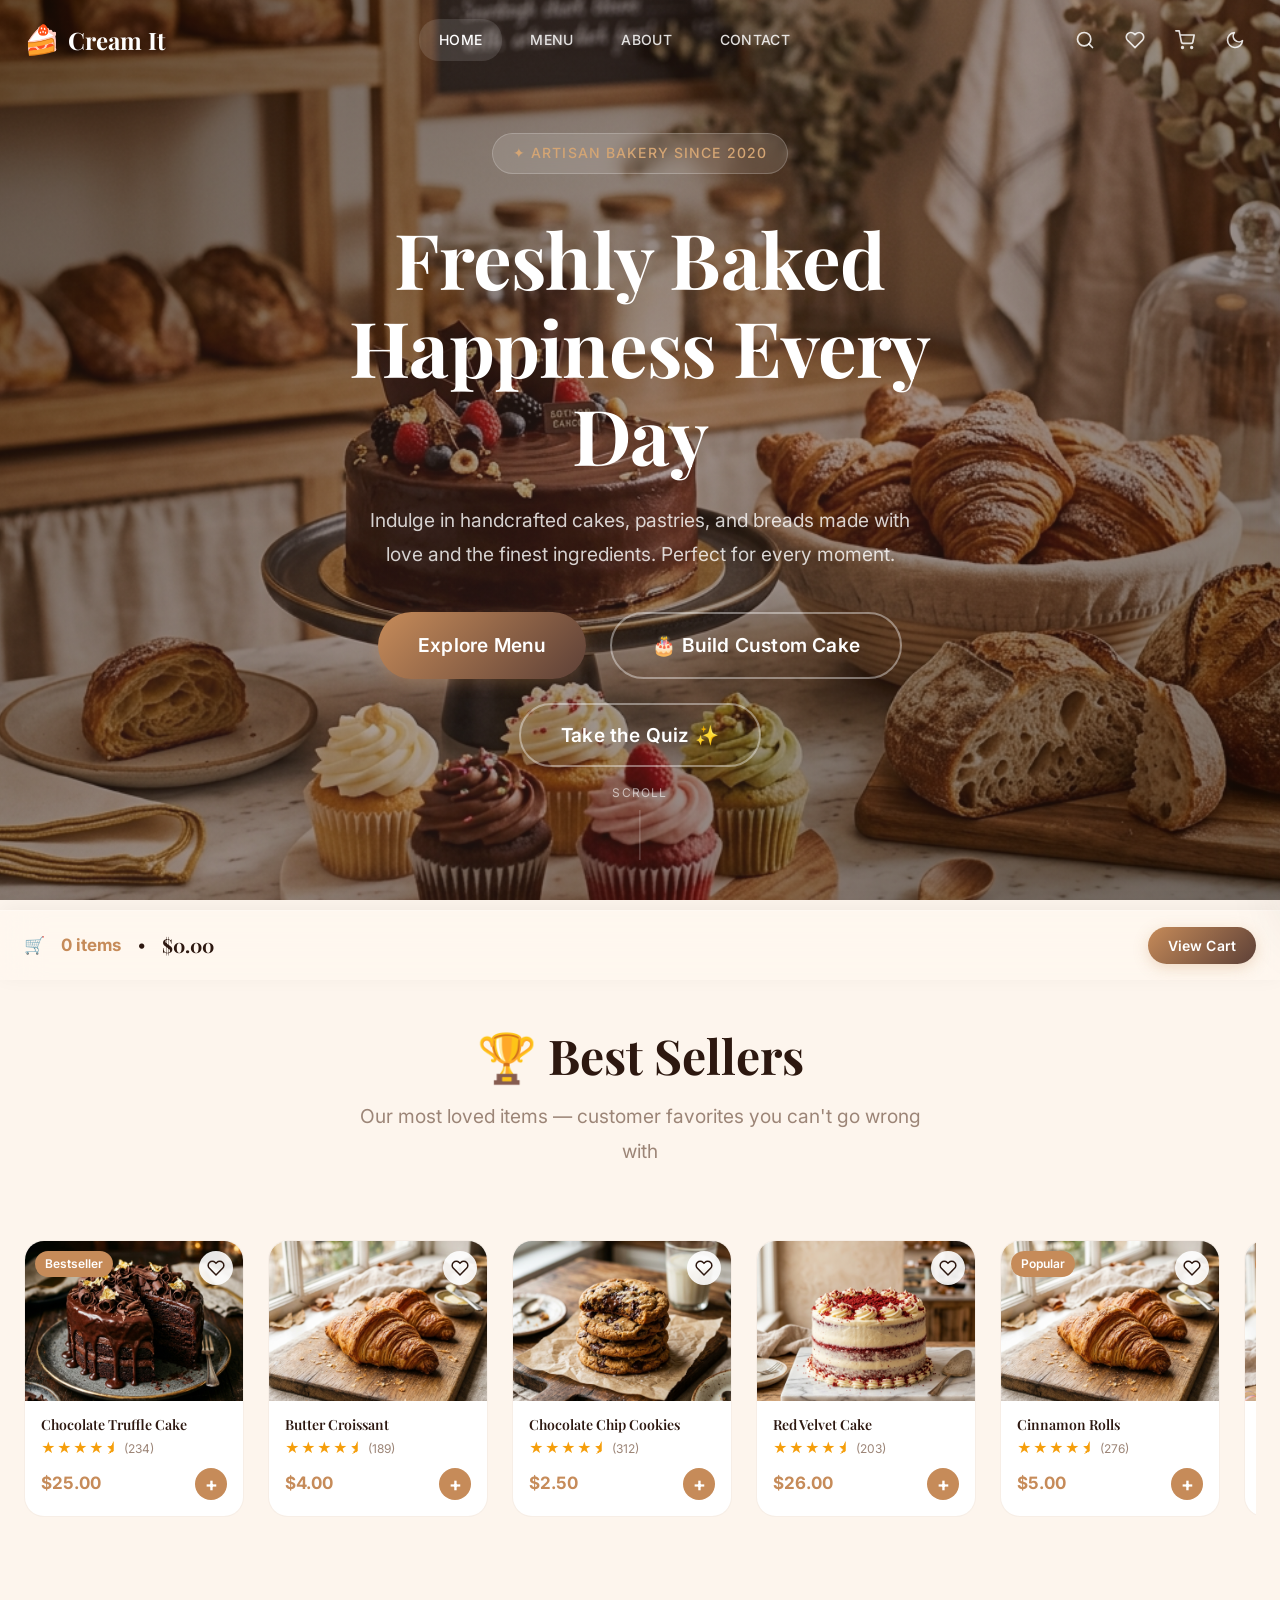
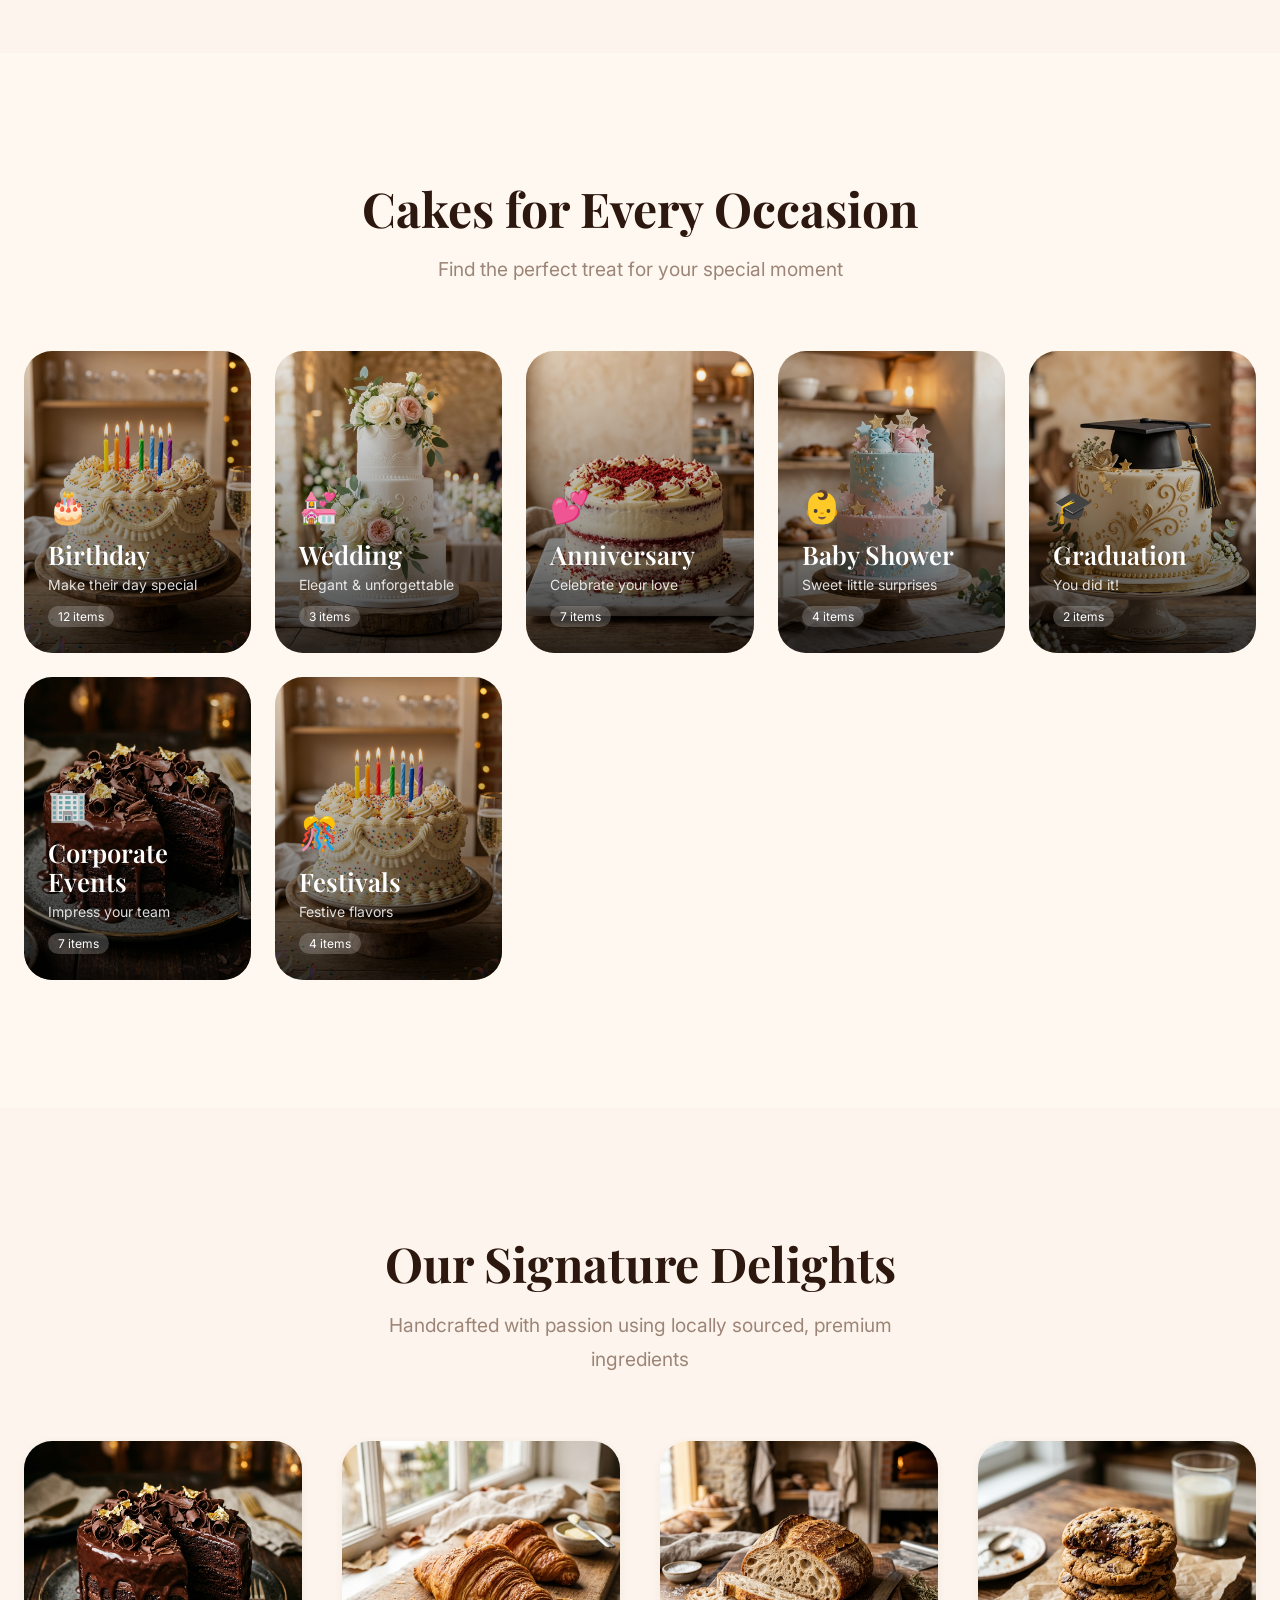
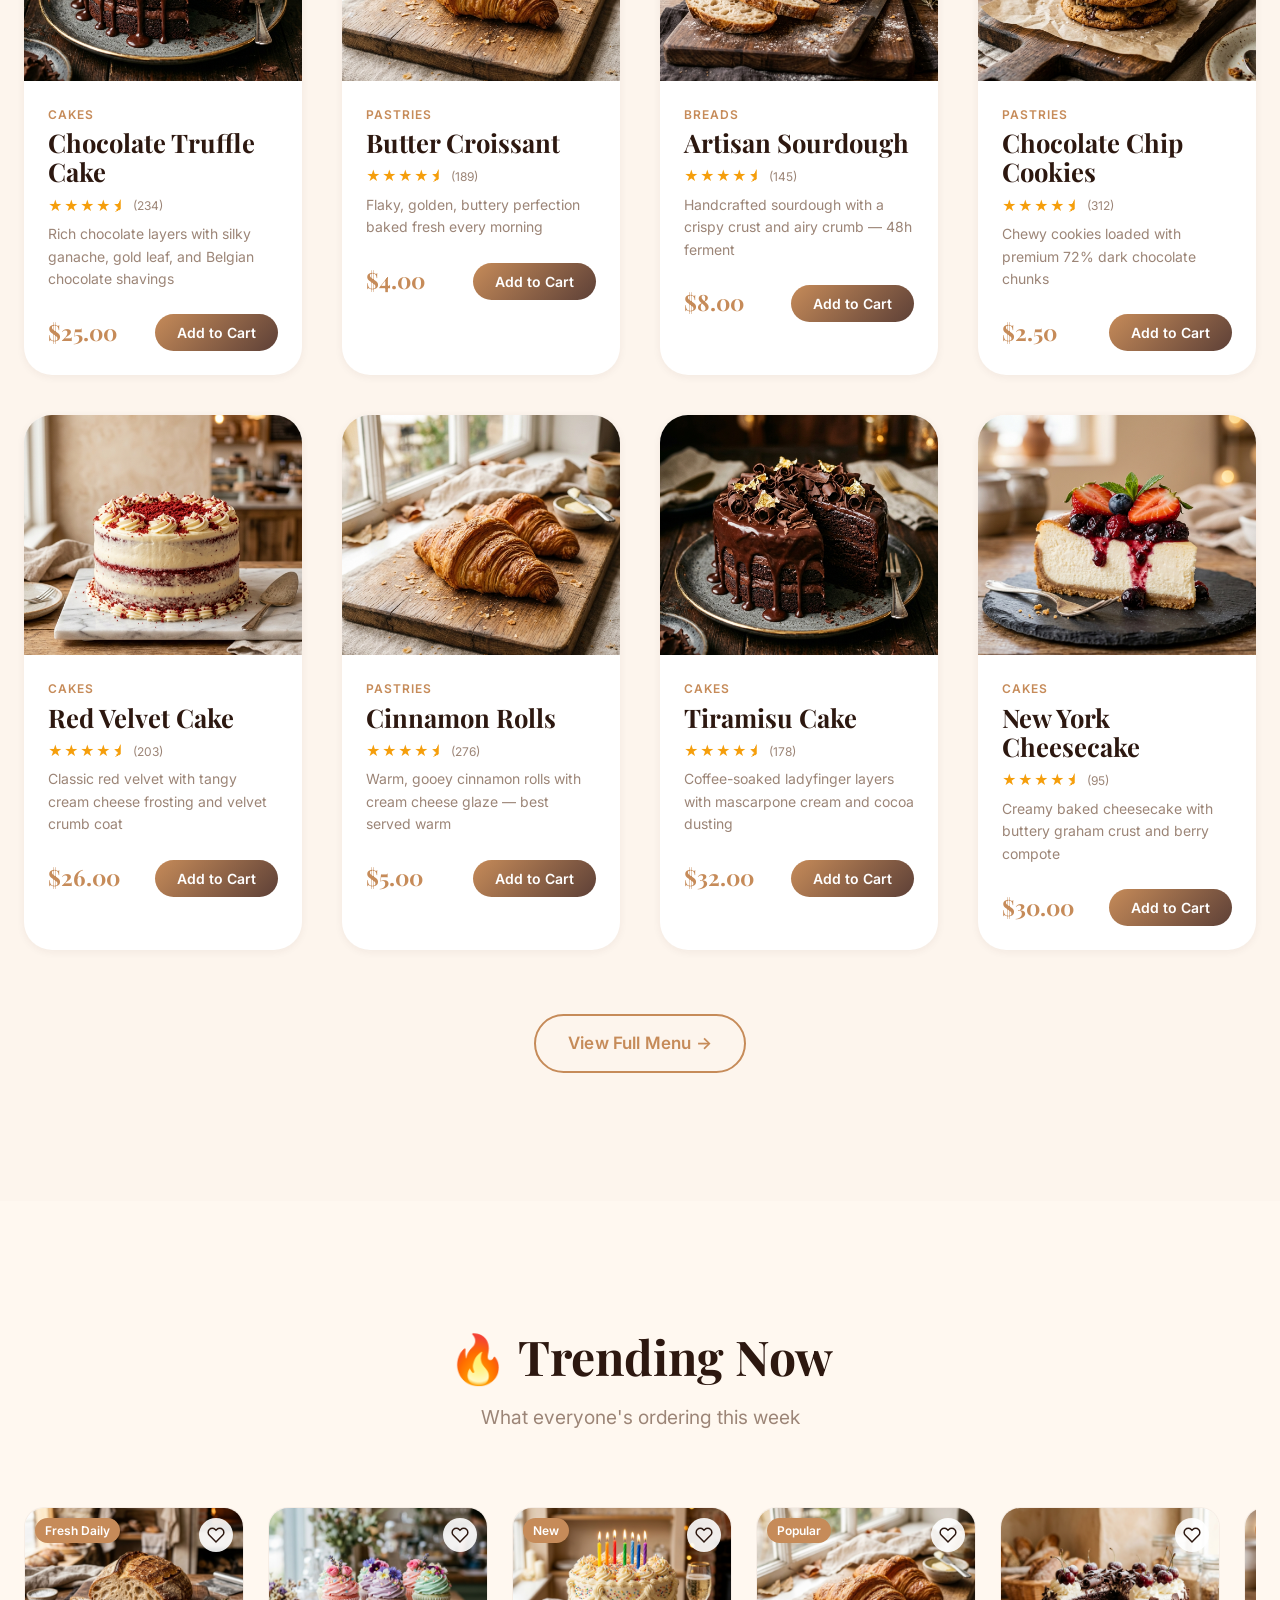
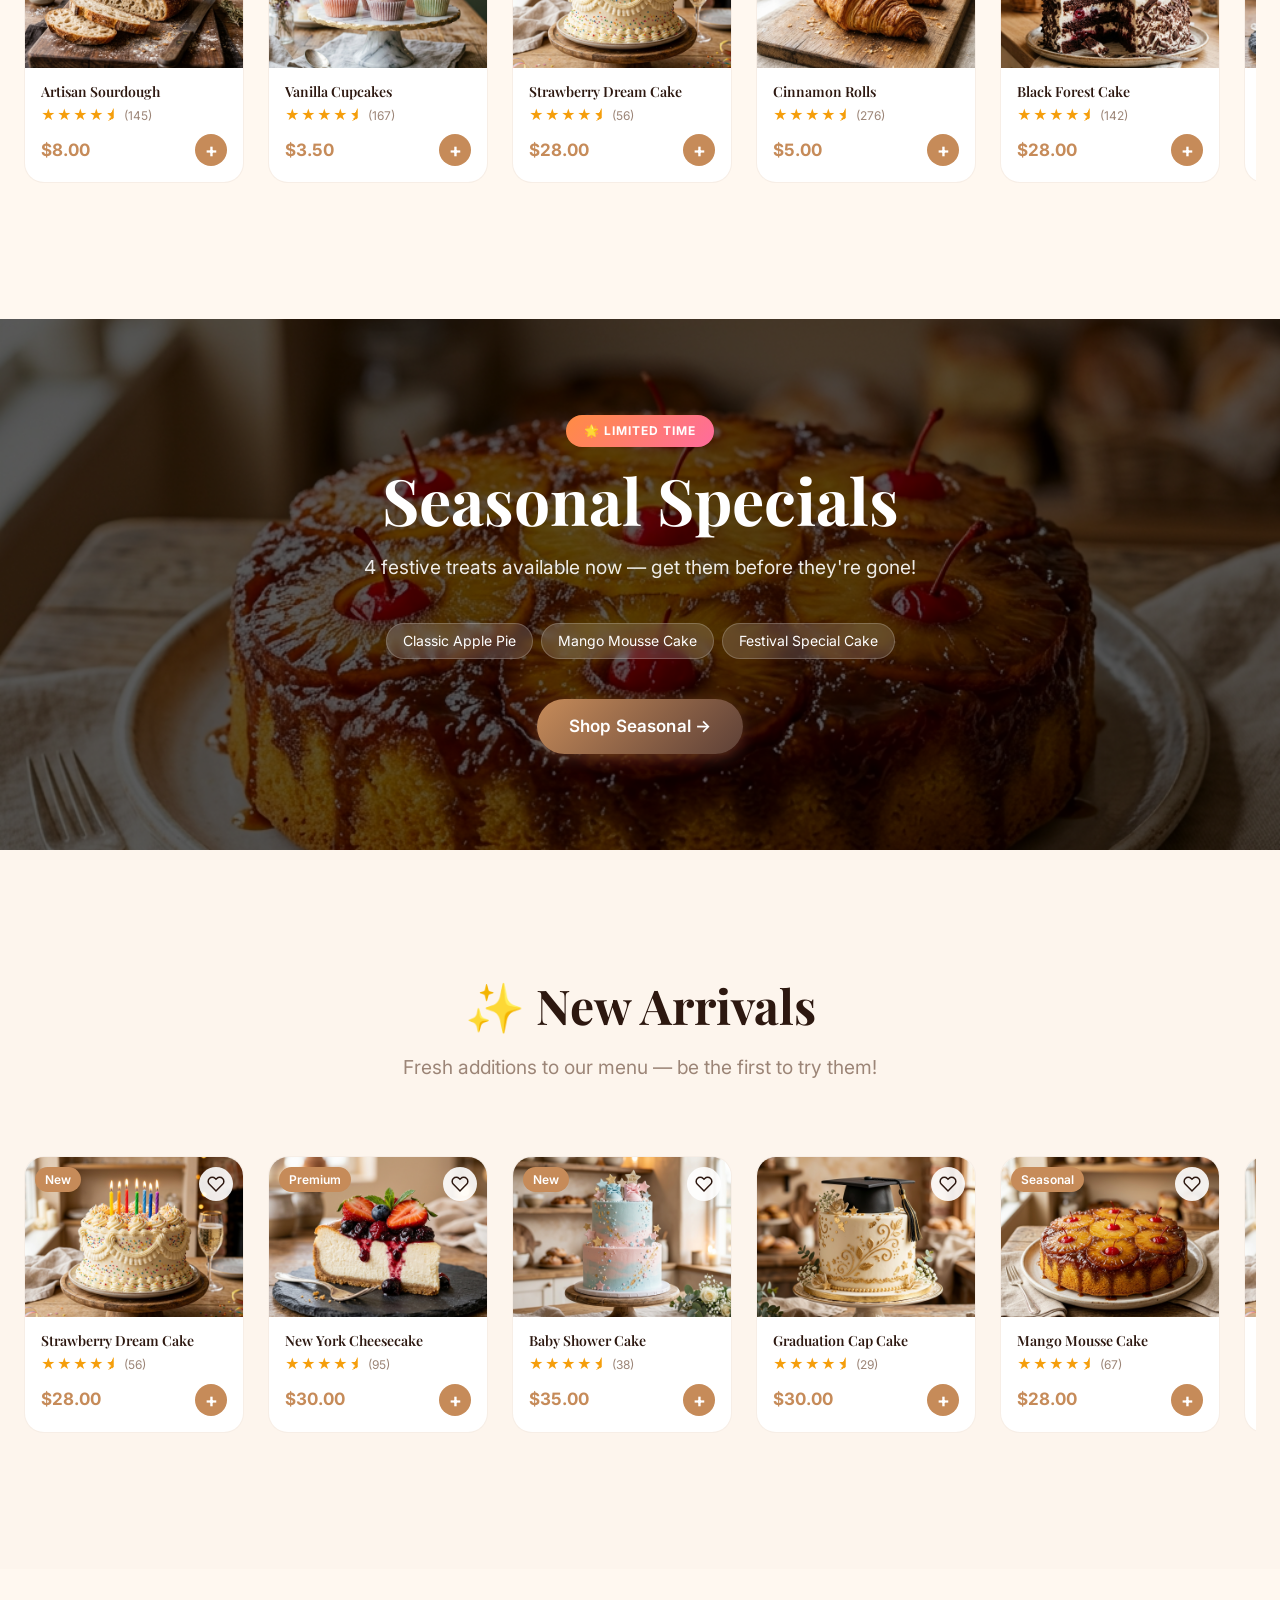
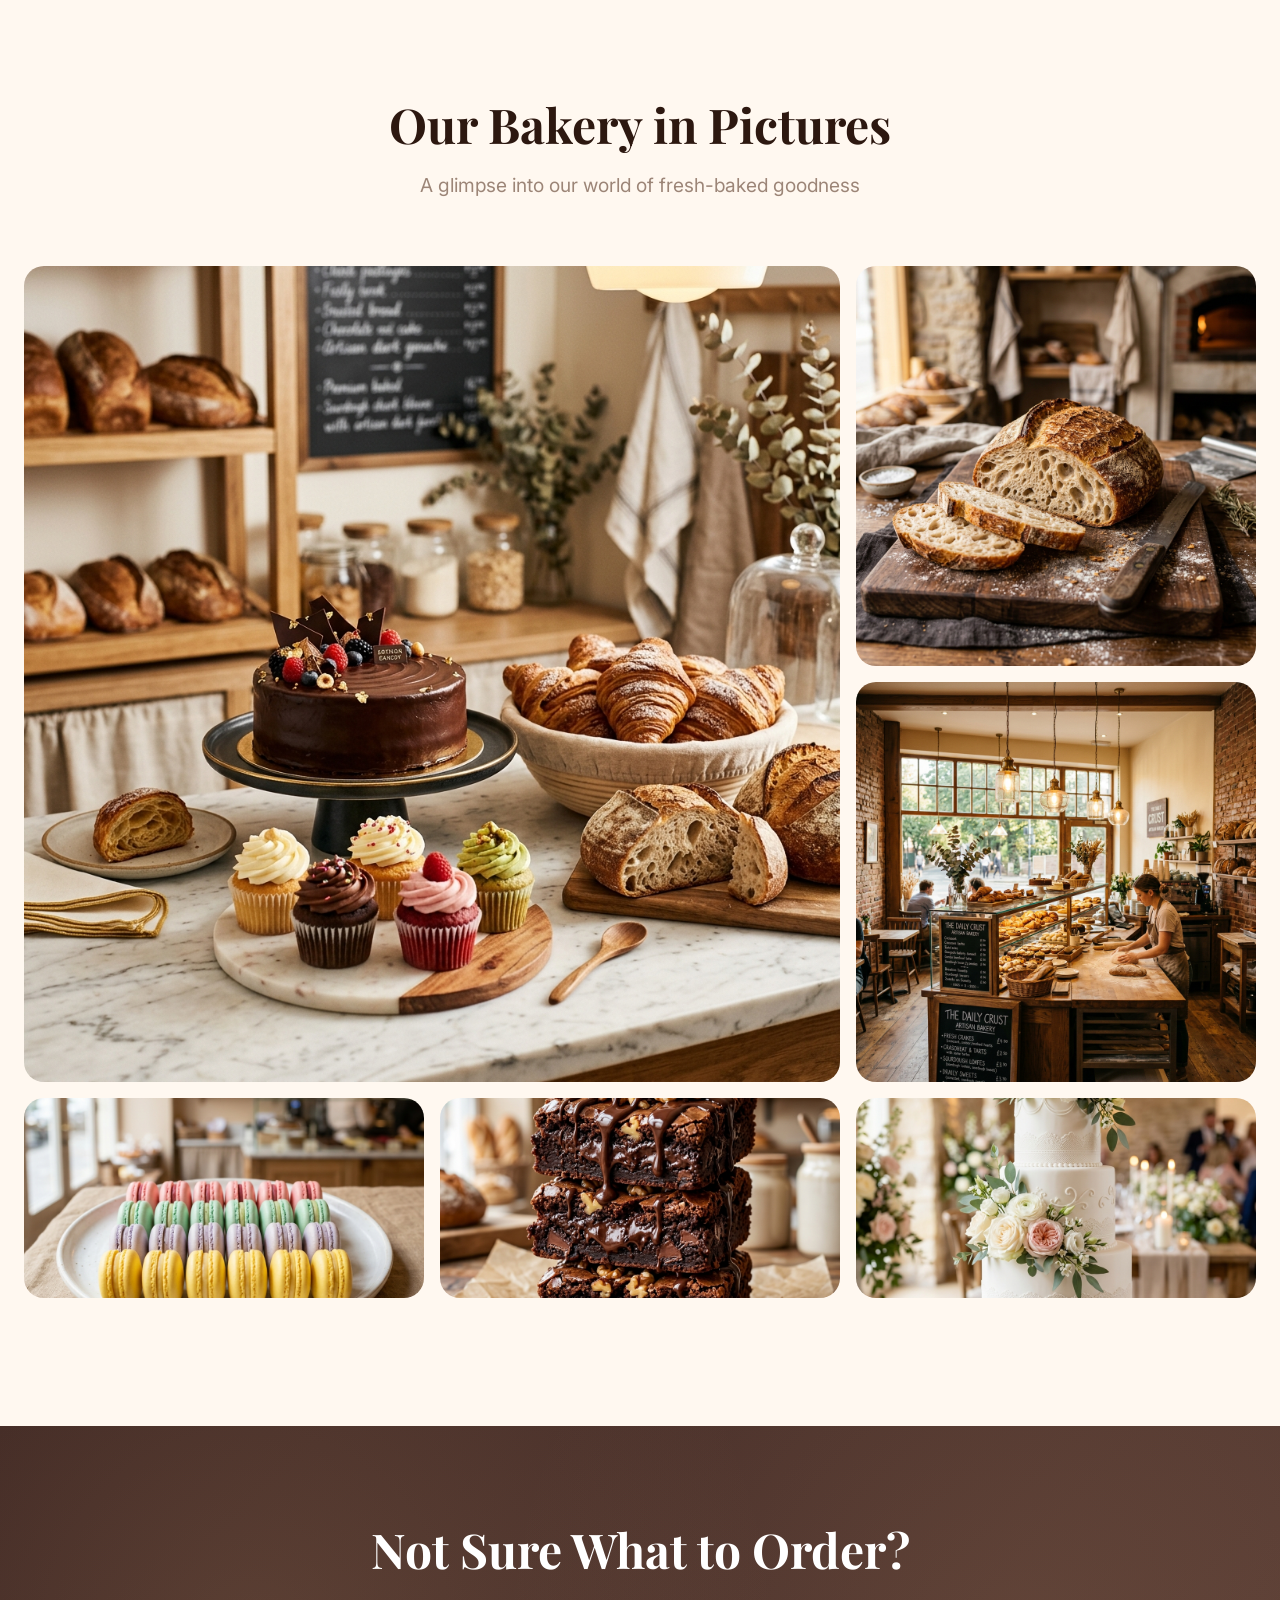
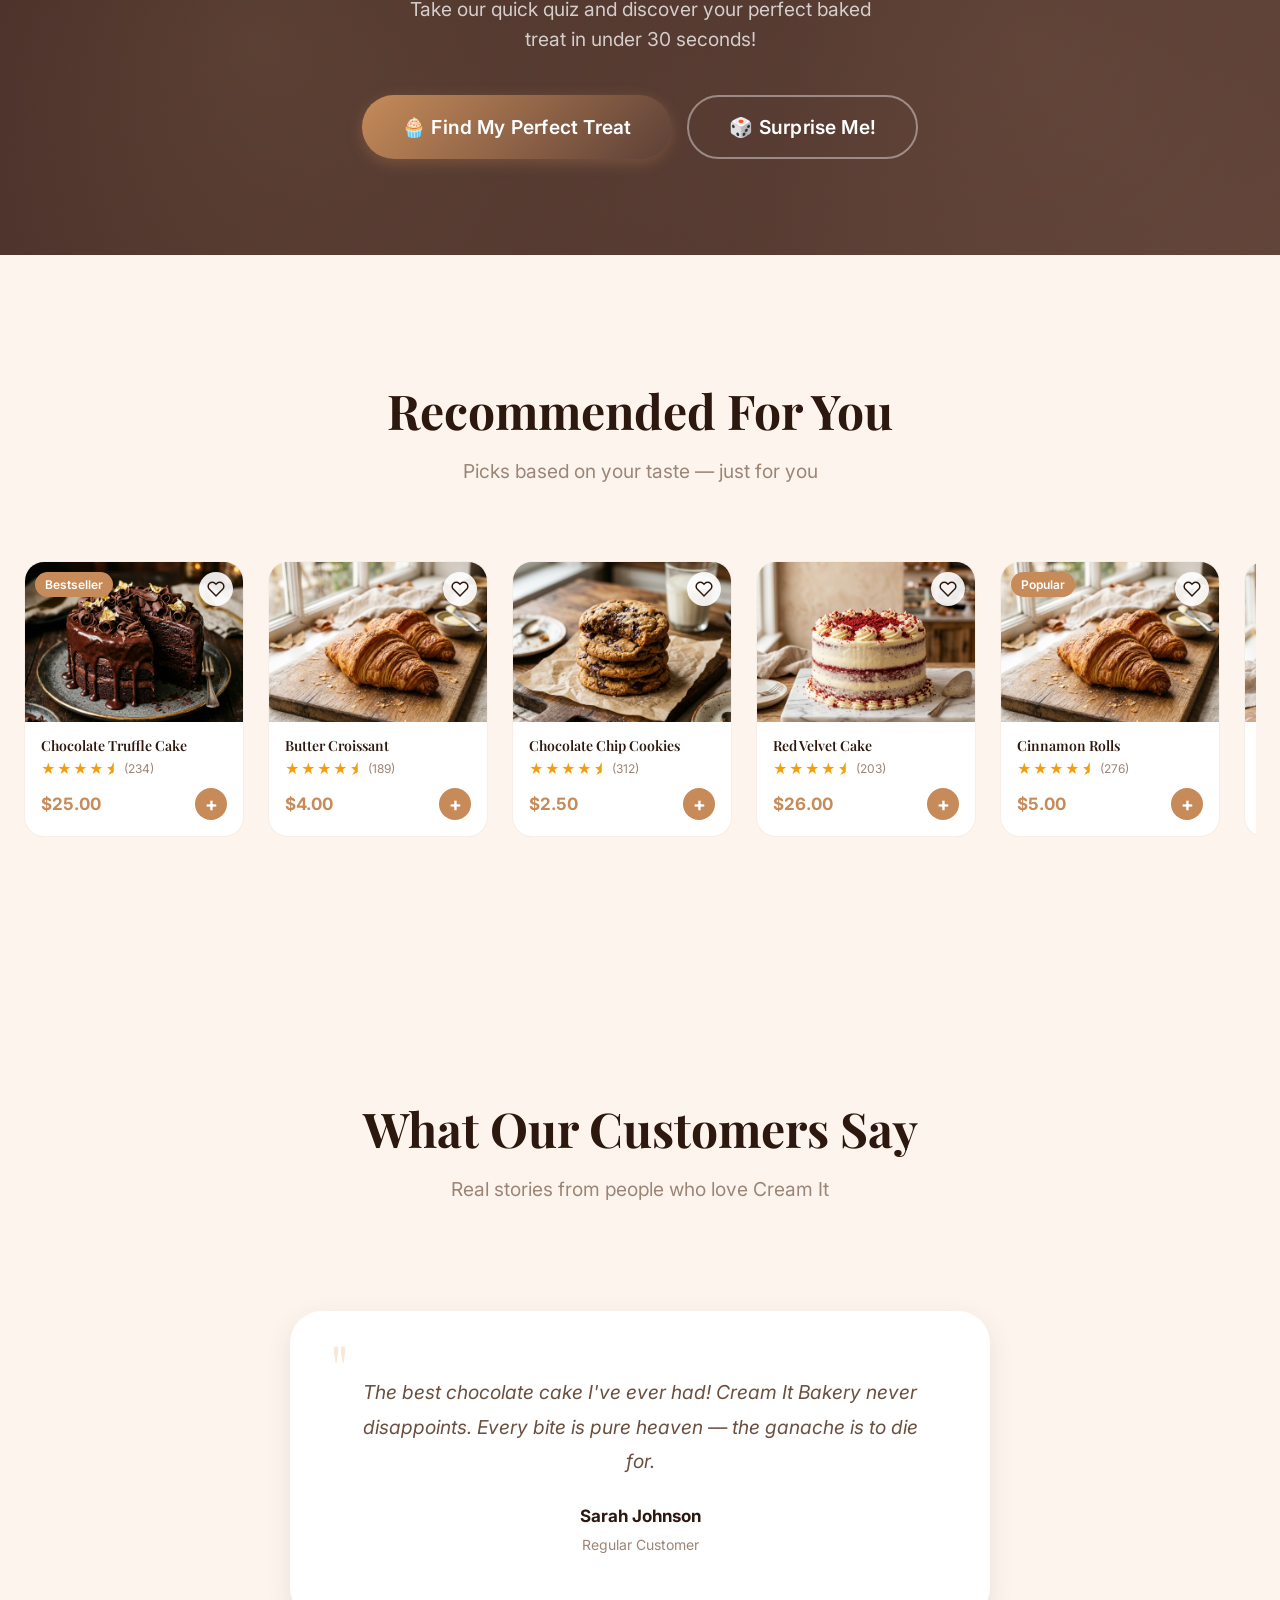
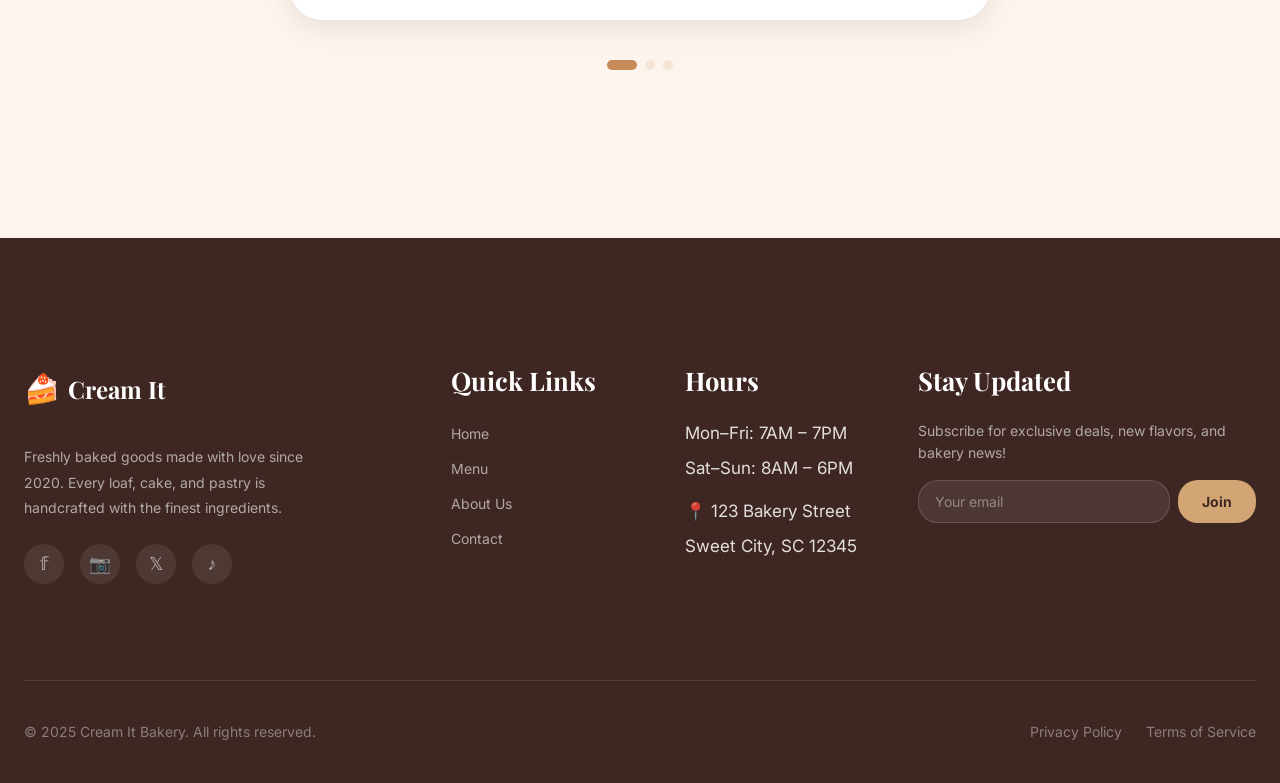
==== commit 620050b3: "specific changes" ====
--- a/about.html
+++ b/about.html
@@ -1,40 +1,83 @@
 <!DOCTYPE html>
 <html lang="en">
+
 <head>
     <meta charset="UTF-8">
     <meta name="viewport" content="width=device-width, initial-scale=1.0">
-    <meta name="description" content="Learn about Sweet Crumbs Bakery — our story, values, and the passionate team behind every handcrafted loaf, cake, and pastry since 2020.">
-    <title>About Us — Sweet Crumbs Bakery</title>
+    <meta name="description"
+        content="Cream It Bakery — Artisan cakes, pastries, and breads handcrafted daily with the finest ingredients. Order online for pickup or delivery.">
+    <meta name="keywords" content="bakery, cakes, pastries, bread, cupcakes, artisan, fresh, order online">
+    <title>Cream It Bakery — Freshly Baked Happiness Every Day</title>
+    <!-- Google tag (gtag.js) -->
+    <script async src="https://www.googletagmanager.com/gtag/js?id=G-KYCSY62Y8E"></script>
+    <script>
+        window.dataLayer = window.dataLayer || [];
+        function gtag(){dataLayer.push(arguments);}
+        gtag('js', new Date());
+
+        gtag('config', 'G-KYCSY62Y8E');
+    </script>
     <link rel="stylesheet" href="style.css">
+
+    
 </head>
+
 <body>
 
-    <!-- ═══ Navbar ═══ -->
+    <!-- ═══ Glassmorphism Navbar ═══ -->
     <header class="nav nav--transparent" id="main-nav">
         <div class="nav__inner">
             <a href="index.html" class="nav__logo">
                 <span class="nav__logo-icon">🍰</span>
-                <span class="nav__logo-text">Sweet Crumbs</span>
+                <span class="nav__logo-text">Cream It</span>
             </a>
+
             <nav class="nav__menu" id="nav-menu">
                 <ul class="nav__list">
-                    <li><a href="index.html" class="nav__link">Home</a></li>
+                    <li><a href="index.html" class="nav__link active">Home</a></li>
                     <li><a href="menu.html" class="nav__link">Menu</a></li>
-                    <li><a href="about.html" class="nav__link active">About</a></li>
+                    <li><a href="about.html" class="nav__link">About</a></li>
                     <li><a href="contact.html" class="nav__link">Contact</a></li>
                 </ul>
             </nav>
+
             <div class="nav__actions">
                 <button class="nav__action-btn" id="search-toggle" aria-label="Search">
-                    <svg viewBox="0 0 24 24"><circle cx="11" cy="11" r="8"/><line x1="21" y1="21" x2="16.65" y2="16.65"/></svg>
+                    <svg viewBox="0 0 24 24">
+                        <circle cx="11" cy="11" r="8" />
+                        <line x1="21" y1="21" x2="16.65" y2="16.65" />
+                    </svg>
+                </button>
+                <button class="nav__action-btn" id="wishlist-toggle" aria-label="Wishlist">
+                    <svg viewBox="0 0 24 24">
+                        <path
+                            d="M20.84 4.61a5.5 5.5 0 0 0-7.78 0L12 5.67l-1.06-1.06a5.5 5.5 0 0 0-7.78 7.78l1.06 1.06L12 21.23l7.78-7.78 1.06-1.06a5.5 5.5 0 0 0 0-7.78z" />
+                    </svg>
+                    <span class="nav__badge" id="wishlist-count">0</span>
                 </button>
                 <button class="nav__action-btn" id="cart-toggle" aria-label="Cart">
-                    <svg viewBox="0 0 24 24"><circle cx="9" cy="21" r="1"/><circle cx="20" cy="21" r="1"/><path d="M1 1h4l2.68 13.39a2 2 0 0 0 2 1.61h9.72a2 2 0 0 0 2-1.61L23 6H6"/></svg>
+                    <svg viewBox="0 0 24 24">
+                        <circle cx="9" cy="21" r="1" />
+                        <circle cx="20" cy="21" r="1" />
+                        <path d="M1 1h4l2.68 13.39a2 2 0 0 0 2 1.61h9.72a2 2 0 0 0 2-1.61L23 6H6" />
+                    </svg>
                     <span class="nav__badge" id="cart-count">0</span>
                 </button>
                 <button class="nav__action-btn theme-toggle" id="theme-toggle" aria-label="Toggle dark mode">
-                    <svg class="moon-icon" viewBox="0 0 24 24"><path d="M21 12.79A9 9 0 1 1 11.21 3 7 7 0 0 0 21 12.79z"/></svg>
-                    <svg class="sun-icon" viewBox="0 0 24 24"><circle cx="12" cy="12" r="5"/><line x1="12" y1="1" x2="12" y2="3"/><line x1="12" y1="21" x2="12" y2="23"/><line x1="4.22" y1="4.22" x2="5.64" y2="5.64"/><line x1="18.36" y1="18.36" x2="19.78" y2="19.78"/><line x1="1" y1="12" x2="3" y2="12"/><line x1="21" y1="12" x2="23" y2="12"/><line x1="4.22" y1="19.78" x2="5.64" y2="18.36"/><line x1="18.36" y1="5.64" x2="19.78" y2="4.22"/></svg>
+                    <svg class="moon-icon" viewBox="0 0 24 24">
+                        <path d="M21 12.79A9 9 0 1 1 11.21 3 7 7 0 0 0 21 12.79z" />
+                    </svg>
+                    <svg class="sun-icon" viewBox="0 0 24 24">
+                        <circle cx="12" cy="12" r="5" />
+                        <line x1="12" y1="1" x2="12" y2="3" />
+                        <line x1="12" y1="21" x2="12" y2="23" />
+                        <line x1="4.22" y1="4.22" x2="5.64" y2="5.64" />
+                        <line x1="18.36" y1="18.36" x2="19.78" y2="19.78" />
+                        <line x1="1" y1="12" x2="3" y2="12" />
+                        <line x1="21" y1="12" x2="23" y2="12" />
+                        <line x1="4.22" y1="19.78" x2="5.64" y2="18.36" />
+                        <line x1="18.36" y1="5.64" x2="19.78" y2="4.22" />
+                    </svg>
                 </button>
                 <button class="nav__hamburger" id="nav-toggle" aria-label="Toggle menu">
                     <span></span><span></span><span></span>
@@ -43,126 +86,224 @@
         </div>
     </header>
 
-    <!-- ═══ About Hero ═══ -->
-    <section class="hero hero--mini" id="hero">
+    <!-- ═══ Full-Screen Cinematic Hero ═══ -->
+    <section class="hero" id="hero">
         <div class="hero__bg">
-            <img src="images/bakery-interior.png" alt="Inside Sweet Crumbs Bakery" loading="eager">
+            <img src="images/hero.png" alt="Premium bakery display with artisan cakes and pastries" loading="eager">
         </div>
         <div class="hero__overlay"></div>
         <div class="hero__content">
-            <span class="hero__badge">✦ Est. 2020</span>
-            <h1 class="hero__title">Our Story</h1>
-            <p class="hero__subtitle">Where passion meets perfection in every bite</p>
-        </div>
-    </section>
-
-    <!-- ═══ Our Story ═══ -->
-    <section class="section">
-        <div class="container">
-            <div class="about-split">
-                <div class="about-split__text reveal-left">
-                    <h2>Baked With Love Since 2020</h2>
-                    <p>Founded in 2020, Sweet Crumbs Bakery has been dedicated to creating delicious, high-quality baked goods that bring joy to our community. What started as a small family passion project in a tiny kitchen has grown into a beloved local institution.</p>
-                    <p>We believe that great baking is about more than just ingredients — it's about the love, care, and attention to detail that goes into every loaf, cake, and pastry we create. Our bakers arrive before dawn each day to ensure everything is fresh and ready for you.</p>
-                    <p>From birthday cakes to wedding masterpieces, from your morning croissant to a cozy loaf of sourdough — we pour our hearts into every single thing we bake.</p>
-                </div>
-                <div class="about-split__image reveal-right">
-                    <img src="images/bakery-interior.png" alt="Inside our bakery" loading="lazy">
-                </div>
-            </div>
-        </div>
-    </section>
-
-    <!-- ═══ Stats ═══ -->
-    <section class="section" style="background: var(--bg-secondary);">
-        <div class="container">
-            <div class="stats reveal">
-                <div class="stat">
-                    <div class="stat__number" data-count="5" data-suffix="+">0</div>
-                    <div class="stat__label">Years of Baking</div>
-                </div>
-                <div class="stat">
-                    <div class="stat__number" data-count="15000" data-suffix="+">0</div>
-                    <div class="stat__label">Happy Customers</div>
-                </div>
-                <div class="stat">
-                    <div class="stat__number" data-count="50" data-suffix="+">0</div>
-                    <div class="stat__label">Unique Recipes</div>
-                </div>
-                <div class="stat">
-                    <div class="stat__number" data-count="12">0</div>
-                    <div class="stat__label">Team Members</div>
-                </div>
-            </div>
-        </div>
-    </section>
-
-    <!-- ═══ Our Values ═══ -->
-    <section class="section">
-        <div class="container">
-            <div class="section__header reveal">
-                <h2 class="section__title">Our Values</h2>
-                <p class="section__subtitle">The principles that guide everything we do</p>
-            </div>
-            <div class="values-grid stagger-children">
-                <div class="value-card reveal">
-                    <div class="value-card__icon">🌾</div>
-                    <h3 class="value-card__title">Quality Ingredients</h3>
-                    <p class="value-card__text">We source the finest organic flour, farm-fresh eggs, and premium chocolate. No shortcuts, no compromises.</p>
-                </div>
-                <div class="value-card reveal">
-                    <div class="value-card__icon">❤️</div>
-                    <h3 class="value-card__title">Made with Love</h3>
-                    <p class="value-card__text">Every item is handcrafted with passion and meticulous attention to detail by our skilled bakers.</p>
-                </div>
-                <div class="value-card reveal">
-                    <div class="value-card__icon">🌱</div>
-                    <h3 class="value-card__title">Sustainability</h3>
-                    <p class="value-card__text">We're committed to eco-friendly practices, minimal waste, and supporting local farmers and suppliers.</p>
-                </div>
-                <div class="value-card reveal">
-                    <div class="value-card__icon">👨‍👩‍👧‍👦</div>
-                    <h3 class="value-card__title">Community First</h3>
-                    <p class="value-card__text">We proudly support our local community through events, partnerships, and charitable donations.</p>
-                </div>
-            </div>
-        </div>
-    </section>
-
-    <!-- ═══ Meet the Team ═══ -->
-    <section class="section" style="background: var(--bg-secondary);">
-        <div class="container">
-            <div class="section__header reveal">
-                <h2 class="section__title">Meet Our Team</h2>
-                <p class="section__subtitle">The passionate people behind every delicious bite</p>
-            </div>
-            <div class="values-grid stagger-children">
-                <div class="value-card reveal">
-                    <div class="value-card__icon">👩‍🍳</div>
-                    <h3 class="value-card__title">Maria Rodriguez</h3>
-                    <p class="value-card__text">Head Baker & Founder. Classically trained pastry chef with 15 years of experience and a passion for innovation.</p>
-                </div>
-                <div class="value-card reveal">
-                    <div class="value-card__icon">👨‍🍳</div>
-                    <h3 class="value-card__title">James Park</h3>
-                    <p class="value-card__text">Bread Artisan. Sourdough specialist who perfects every loaf with patience, precision, and old-world techniques.</p>
-                </div>
-                <div class="value-card reveal">
-                    <div class="value-card__icon">🎨</div>
-                    <h3 class="value-card__title">Ava Chen</h3>
-                    <p class="value-card__text">Cake Designer. Turns celebration cakes into edible works of art — from weddings to birthdays and beyond.</p>
-                </div>
-            </div>
-        </div>
-    </section>
-
-    <!-- ═══ CTA ═══ -->
+            <span class="hero__badge">✦ Artisan Bakery Since 2020</span>
+            <h1 class="hero__title">Freshly Baked<br>Happiness Every Day</h1>
+            <p class="hero__subtitle">Indulge in handcrafted cakes, pastries, and breads made with love and the finest
+                ingredients. Perfect for every moment.</p>
+            <div class="hero__buttons">
+                <a href="menu.html" class="btn btn--primary btn--lg">Explore Menu</a>
+                <button class="btn btn--secondary btn--lg" onclick="CakeBuilder.open()"
+                    style="border-color: rgba(255,255,255,0.4); color: white;">🎂 Build Custom Cake</button>
+                <button class="btn btn--secondary btn--lg" onclick="CakeQuiz.open()"
+                    style="border-color: rgba(255,255,255,0.4); color: white;">Take the Quiz ✨</button>
+            </div>
+        </div>
+        <div class="hero__scroll">
+            <span>Scroll</span>
+            <div class="hero__scroll-line"></div>
+        </div>
+    </section>
+
+    <!-- ═══ Best Sellers ═══ -->
+    <section class="section" id="bestsellers" style="background: var(--bg-secondary);">
+        <div class="container">
+            <div class="section__header reveal">
+                <h2 class="section__title">🏆 Best Sellers</h2>
+                <p class="section__subtitle">Our most loved items — customer favorites you can't go wrong with</p>
+            </div>
+            <div id="bestsellers-row" class="reveal">
+                <!-- Rendered by JS -->
+            </div>
+        </div>
+    </section>
+
+    <!-- ═══ Occasion Collections ═══ -->
+    <section class="section" id="occasions">
+        <div class="container">
+            <div class="section__header reveal">
+                <h2 class="section__title">Cakes for Every Occasion</h2>
+                <p class="section__subtitle">Find the perfect treat for your special moment</p>
+            </div>
+            <div class="occasion-grid stagger-children" id="occasion-grid">
+                <!-- Rendered by JS -->
+            </div>
+        </div>
+    </section>
+
+    <!-- ═══ Signature Delights ═══ -->
+    <section class="section" id="products" style="background: var(--bg-secondary);">
+        <div class="container">
+            <div class="section__header reveal">
+                <h2 class="section__title">Our Signature Delights</h2>
+                <p class="section__subtitle">Handcrafted with passion using locally sourced, premium ingredients</p>
+            </div>
+            <div class="products-grid products-grid--wide stagger-children" id="home-products-grid">
+                <!-- Rendered by features.js -->
+            </div>
+            <div style="text-align: center; margin-top: var(--space-xl);" class="reveal">
+                <a href="menu.html" class="btn btn--secondary">View Full Menu →</a>
+            </div>
+        </div>
+    </section>
+
+    <!-- ═══ Trending Now ═══ -->
+    <section class="section" id="trending">
+        <div class="container">
+            <div class="section__header reveal">
+                <h2 class="section__title">🔥 Trending Now</h2>
+                <p class="section__subtitle">What everyone's ordering this week</p>
+            </div>
+            <div id="trending-row" class="reveal">
+                <!-- Rendered by JS -->
+            </div>
+        </div>
+    </section>
+
+    <!-- ═══ Seasonal Specials Banner ═══ -->
+    <section class="seasonal-section" id="seasonal-banner">
+        <!-- Rendered by JS -->
+    </section>
+
+    <!-- ═══ New Arrivals ═══ -->
+    <section class="section" id="new-arrivals" style="background: var(--bg-secondary);">
+        <div class="container">
+            <div class="section__header reveal">
+                <h2 class="section__title">✨ New Arrivals</h2>
+                <p class="section__subtitle">Fresh additions to our menu — be the first to try them!</p>
+            </div>
+            <div id="new-arrivals-row" class="reveal">
+                <!-- Rendered by JS -->
+            </div>
+        </div>
+    </section>
+
+    <!-- ═══ Gallery ═══ -->
+    <section class="section" id="gallery">
+        <div class="container">
+            <div class="section__header reveal">
+                <h2 class="section__title">Our Bakery in Pictures</h2>
+                <p class="section__subtitle">A glimpse into our world of fresh-baked goodness</p>
+            </div>
+            <div class="gallery-grid reveal-scale">
+                <div class="gallery-grid__item">
+                    <img src="images/hero.png" alt="Bakery display with cakes" loading="lazy">
+                    <div class="gallery-grid__overlay"><span>Fresh Cakes</span></div>
+                </div>
+                <div class="gallery-grid__item">
+                    <img src="images/artisan-bread.png" alt="Artisan breads" loading="lazy">
+                    <div class="gallery-grid__overlay"><span>Artisan Breads</span></div>
+                </div>
+                <div class="gallery-grid__item">
+                    <img src="images/bakery-interior.png" alt="Bakery interior" loading="lazy">
+                    <div class="gallery-grid__overlay"><span>Our Bakery</span></div>
+                </div>
+                <div class="gallery-grid__item">
+                    <img src="images/macarons.png" alt="French macarons" loading="lazy">
+                    <div class="gallery-grid__overlay"><span>Macarons</span></div>
+                </div>
+                <div class="gallery-grid__item">
+                    <img src="images/brownies.png" alt="Fudge brownies" loading="lazy">
+                    <div class="gallery-grid__overlay"><span>Brownies</span></div>
+                </div>
+                <div class="gallery-grid__item">
+                    <img src="images/wedding-cake.png" alt="Wedding cake" loading="lazy">
+                    <div class="gallery-grid__overlay"><span>Wedding Cakes</span></div>
+                </div>
+            </div>
+        </div>
+    </section>
+
+    <!-- ═══ AI Cake Quiz Banner ═══ -->
     <section class="quiz-banner">
         <div class="container">
             <div class="quiz-banner__content reveal">
-                <h2 class="quiz-banner__title">Ready to Taste the Difference?</h2>
-                <p class="quiz-banner__subtitle">Visit us today or order online — fresh-baked happiness awaits!</p>
-                <a href="menu.html" class="btn btn--primary btn--lg">View Our Menu →</a>
+                <h2 class="quiz-banner__title">Not Sure What to Order?</h2>
+                <p class="quiz-banner__subtitle">Take our quick quiz and discover your perfect baked treat in under 30
+                    seconds!</p>
+                <div style="display: flex; gap: var(--space-sm); flex-wrap: wrap; justify-content: center;">
+                    <button class="btn btn--primary btn--lg" onclick="CakeQuiz.open()">🧁 Find My Perfect Treat</button>
+                    <button class="btn btn--secondary btn--lg" id="surprise-btn" onclick="SurpriseMe.pick()"
+                        style="border-color: rgba(255,255,255,0.4); color: white;">🎲 Surprise Me!</button>
+                </div>
+            </div>
+        </div>
+    </section>
+
+    <!-- ═══ Recommended For You ═══ -->
+    <section class="section" id="recommendations" style="background: var(--bg-secondary);">
+        <div class="container">
+            <div class="section__header reveal">
+                <h2 class="section__title">Recommended For You</h2>
+                <p class="section__subtitle">Picks based on your taste — just for you</p>
+            </div>
+            <div id="recommendations-row" class="reveal">
+                <!-- Rendered by JS -->
+            </div>
+        </div>
+    </section>
+
+    <!-- ═══ Recently Viewed ═══ -->
+    <section class="section" id="recently-viewed">
+        <div class="container">
+            <div class="section__header reveal">
+                <h2 class="section__title">Recently Viewed</h2>
+                <p class="section__subtitle">Pick up where you left off</p>
+            </div>
+            <div id="recently-viewed-row" class="reveal">
+                <!-- Rendered by JS -->
+            </div>
+        </div>
+    </section>
+
+    <!-- ═══ Testimonials ═══ -->
+    <section class="section" id="testimonials" style="background: var(--bg-secondary);">
+        <div class="container">
+            <div class="section__header reveal">
+                <h2 class="section__title">What Our Customers Say</h2>
+                <p class="section__subtitle">Real stories from people who love Cream It</p>
+            </div>
+            <div class="testimonials-slider reveal">
+                <div class="testimonials-track">
+                    <div class="testimonial-card">
+                        <div class="testimonial-card__inner">
+                            <span class="testimonial-card__quote">"</span>
+                            <p class="testimonial-card__text">The best chocolate cake I've ever had! Cream It Bakery
+                                never disappoints. Every bite is pure heaven — the ganache is to die for.</p>
+                            <p class="testimonial-card__author">Sarah Johnson</p>
+                            <p class="testimonial-card__role">Regular Customer</p>
+                        </div>
+                    </div>
+                    <div class="testimonial-card">
+                        <div class="testimonial-card__inner">
+                            <span class="testimonial-card__quote">"</span>
+                            <p class="testimonial-card__text">Their croissants are perfection — flaky, buttery, and
+                                absolutely divine. I drive 30 minutes just to get my morning fix!</p>
+                            <p class="testimonial-card__author">Mike Chen</p>
+                            <p class="testimonial-card__role">Food Blogger</p>
+                        </div>
+                    </div>
+                    <div class="testimonial-card">
+                        <div class="testimonial-card__inner">
+                            <span class="testimonial-card__quote">"</span>
+                            <p class="testimonial-card__text">Our wedding cake was a masterpiece! The team went above
+                                and beyond to create something truly magical for our special day.</p>
+                            <p class="testimonial-card__author">Emily Davis</p>
+                            <p class="testimonial-card__role">Bride, 2024</p>
+                        </div>
+                    </div>
+                </div>
+                <div class="testimonials-dots">
+                    <button class="testimonials-dot active" aria-label="Slide 1"></button>
+                    <button class="testimonials-dot" aria-label="Slide 2"></button>
+                    <button class="testimonials-dot" aria-label="Slide 3"></button>
+                </div>
             </div>
         </div>
     </section>
@@ -172,15 +313,18 @@
         <div class="container">
             <div class="footer__grid">
                 <div>
-                    <a href="index.html" class="nav__logo" style="margin-bottom: var(--space-sm); display: inline-flex;">
+                    <a href="index.html" class="nav__logo"
+                        style="margin-bottom: var(--space-sm); display: inline-flex;">
                         <span class="nav__logo-icon">🍰</span>
-                        <span class="nav__logo-text" style="color: white;">Sweet Crumbs</span>
+                        <span class="nav__logo-text" style="color: white;">Cream It</span>
                     </a>
-                    <p class="footer__brand-text">Freshly baked goods made with love since 2020.</p>
+                    <p class="footer__brand-text">Freshly baked goods made with love since 2020. Every loaf, cake, and
+                        pastry is handcrafted with the finest ingredients.</p>
                     <div class="footer__socials">
                         <a href="#" class="footer__social" aria-label="Facebook">𝕗</a>
                         <a href="#" class="footer__social" aria-label="Instagram">📷</a>
                         <a href="#" class="footer__social" aria-label="Twitter">𝕏</a>
+                        <a href="#" class="footer__social" aria-label="TikTok">♪</a>
                     </div>
                 </div>
                 <div>
@@ -203,15 +347,16 @@
                 </div>
                 <div>
                     <h4 class="footer__title">Stay Updated</h4>
-                    <p class="footer__newsletter-text">Subscribe for exclusive deals and new flavors!</p>
-                    <form class="footer__newsletter-form" onsubmit="event.preventDefault(); Toast.show('Subscribed! 🎉', 'success'); this.reset();">
+                    <p class="footer__newsletter-text">Subscribe for exclusive deals, new flavors, and bakery news!</p>
+                    <form class="footer__newsletter-form"
+                        onsubmit="event.preventDefault(); Toast.show('Subscribed! 🎉', 'success'); this.reset();">
                         <input type="email" class="footer__newsletter-input" placeholder="Your email" required>
                         <button type="submit" class="footer__newsletter-btn">Join</button>
                     </form>
                 </div>
             </div>
             <div class="footer__bottom">
-                <p class="footer__copyright">© 2025 Sweet Crumbs Bakery. All rights reserved.</p>
+                <p class="footer__copyright">© 2025 Cream It Bakery. All rights reserved.</p>
                 <div class="footer__legal">
                     <a href="#">Privacy Policy</a>
                     <a href="#">Terms of Service</a>
@@ -220,44 +365,141 @@
         </div>
     </footer>
 
-    <!-- Search Overlay -->
+    <!-- ═══ Search Overlay ═══ -->
     <div class="search-overlay">
         <div class="search-container">
             <div class="search-box">
-                <svg viewBox="0 0 24 24" width="22" height="22" stroke="var(--text-muted)" fill="none" stroke-width="2"><circle cx="11" cy="11" r="8"/><line x1="21" y1="21" x2="16.65" y2="16.65"/></svg>
+                <svg viewBox="0 0 24 24" width="22" height="22" stroke="var(--text-muted)" fill="none" stroke-width="2">
+                    <circle cx="11" cy="11" r="8" />
+                    <line x1="21" y1="21" x2="16.65" y2="16.65" />
+                </svg>
                 <input type="text" class="search-box__input" placeholder="Search cakes, pastries, breads...">
                 <button class="search-box__voice" aria-label="Voice search">
-                    <svg viewBox="0 0 24 24" width="22" height="22" stroke="currentColor" fill="none" stroke-width="2"><path d="M12 1a3 3 0 0 0-3 3v8a3 3 0 0 0 6 0V4a3 3 0 0 0-3-3z"/><path d="M19 10v2a7 7 0 0 1-14 0v-2"/><line x1="12" y1="19" x2="12" y2="23"/><line x1="8" y1="23" x2="16" y2="23"/></svg>
-                </button>
-                <button class="search-close nav__action-btn" aria-label="Close" onclick="Search.close()">
-                    <svg viewBox="0 0 24 24"><line x1="18" y1="6" x2="6" y2="18"/><line x1="6" y1="6" x2="18" y2="18"/></svg>
-                </button>
-            </div>
-            <div class="search-results" style="display:none; margin-top: var(--space-sm); background: var(--bg-card); border-radius: var(--radius-lg); padding: var(--space-sm); max-height: 400px; overflow-y: auto; box-shadow: var(--shadow-lg);"></div>
-        </div>
-    </div>
-
-    <!-- Cart Sidebar -->
+                    <svg viewBox="0 0 24 24" width="22" height="22" stroke="currentColor" fill="none" stroke-width="2">
+                        <path d="M12 1a3 3 0 0 0-3 3v8a3 3 0 0 0 6 0V4a3 3 0 0 0-3-3z" />
+                        <path d="M19 10v2a7 7 0 0 1-14 0v-2" />
+                        <line x1="12" y1="19" x2="12" y2="23" />
+                        <line x1="8" y1="23" x2="16" y2="23" />
+                    </svg>
+                </button>
+                <button class="search-close nav__action-btn" aria-label="Close search" onclick="Search.close()">
+                    <svg viewBox="0 0 24 24">
+                        <line x1="18" y1="6" x2="6" y2="18" />
+                        <line x1="6" y1="6" x2="18" y2="18" />
+                    </svg>
+                </button>
+            </div>
+            <div class="search-results"
+                style="display:none; margin-top: var(--space-sm); background: var(--bg-card); border-radius: var(--radius-lg); padding: var(--space-sm); max-height: 400px; overflow-y: auto; box-shadow: var(--shadow-lg);">
+            </div>
+        </div>
+    </div>
+
+    <!-- ═══ Cart Sidebar ═══ -->
     <div class="cart-sidebar" id="cart-sidebar">
         <div class="cart-sidebar__header">
             <h3 class="cart-sidebar__title">Your Cart 🛒</h3>
             <button class="cart-sidebar__close nav__action-btn" onclick="Cart.toggleSidebar()">
-                <svg viewBox="0 0 24 24"><line x1="18" y1="6" x2="6" y2="18"/><line x1="6" y1="6" x2="18" y2="18"/></svg>
+                <svg viewBox="0 0 24 24">
+                    <line x1="18" y1="6" x2="6" y2="18" />
+                    <line x1="6" y1="6" x2="18" y2="18" />
+                </svg>
             </button>
         </div>
         <div class="cart-sidebar__items">
-            <div class="cart-empty"><div class="cart-empty__icon">🛒</div><p>Your cart is empty</p></div>
+            <div class="cart-empty">
+                <div class="cart-empty__icon">🛒</div>
+                <p>Your cart is empty</p>
+            </div>
         </div>
         <div class="cart-sidebar__footer">
             <div class="cart-sidebar__total">
                 <span class="cart-sidebar__total-label">Total</span>
                 <span class="cart-sidebar__total-value">$0.00</span>
             </div>
-            <button class="btn btn--primary" style="width:100%;" onclick="Toast.show('Checkout coming soon!', 'info')">Checkout</button>
+            <button class="btn btn--primary" style="width: 100%;"
+                onclick="Toast.show('Checkout coming soon!', 'info')">Checkout</button>
+        </div>
+    </div>
+
+    <!-- ═══ Quick View Modal ═══ -->
+    <div class="modal-overlay" id="quickview-modal">
+        <div class="modal" style="max-width: 800px;">
+            <button class="modal__close">✕</button>
+            <div class="modal__grid">
+                <div class="modal__image">
+                    <img src="" alt="">
+                </div>
+                <div class="modal__details" style="max-height: 80vh; overflow-y: auto;">
+                    <span class="modal__category"></span>
+                    <h2 class="modal__title"></h2>
+                    <p class="modal__desc"></p>
+                    <p class="modal__price"></p>
+                    <div class="modal__quantity">
+                        <button class="modal__qty-btn modal__qty-minus">−</button>
+                        <span class="modal__qty-value">1</span>
+                        <button class="modal__qty-btn modal__qty-plus">+</button>
+                    </div>
+                    <button class="btn btn--primary modal__add-btn" style="width: 100%; margin-bottom: var(--space-xl);">Add to Cart</button>
+                    
+                    <hr style="border: none; border-top: 1px solid var(--border); margin-bottom: var(--space-xl);">
+                    <!-- Reviews Container -->
+                    <div class="modal__reviews"></div>
+                </div>
+            </div>
+        </div>
+    </div>
+
+    <!-- ═══ Quiz Modal ═══ -->
+    <div class="modal-overlay quiz-modal" id="quiz-modal">
+        <div class="modal" style="max-width: 600px;">
+            <button class="modal__close">✕</button>
+            <div style="padding: var(--space-xl);">
+                <h2 style="font-family: var(--font-heading); text-align: center; margin-bottom: var(--space-lg);">🧁
+                    Find Your Perfect Treat</h2>
+                <div class="quiz__content">
+                    <!-- Rendered by CakeQuiz -->
+                </div>
+            </div>
+        </div>
+    </div>
+
+    <!-- ═══ Cake Builder Modal ═══ -->
+    <div class="modal-overlay" id="cake-builder-overlay">
+        <div class="modal cake-builder__content" style="max-width: 750px; padding: var(--space-2xl);">
+            <!-- Rendered by CakeBuilder -->
+        </div>
+    </div>
+
+    <!-- ═══ Compare Modal ═══ -->
+    <div class="modal-overlay" id="compare-modal">
+        <div class="modal" style="max-width: 950px;">
+            <button class="modal__close">✕</button>
+            <div style="padding: var(--space-xl);">
+                <h2 style="font-family: var(--font-heading); text-align: center; margin-bottom: var(--space-lg);">
+                    Compare Products</h2>
+                <div style="overflow-x: auto;">
+                    <table class="compare-table"></table>
+                </div>
+            </div>
+        </div>
+    </div>
+
+    <!-- ═══ Sticky Cart Bar ═══ -->
+    <div class="sticky-cart">
+        <div class="container sticky-cart__inner">
+            <div class="sticky-cart__info">
+                <span>🛒</span>
+                <span class="sticky-cart__count">0 items</span>
+                <span>•</span>
+                <span class="sticky-cart__total">$0.00</span>
+            </div>
+            <button class="btn btn--primary btn--sm" onclick="Cart.toggleSidebar()">View Cart</button>
         </div>
     </div>
 
     <script src="app.js"></script>
     <script src="features.js"></script>
 </body>
+
 </html>
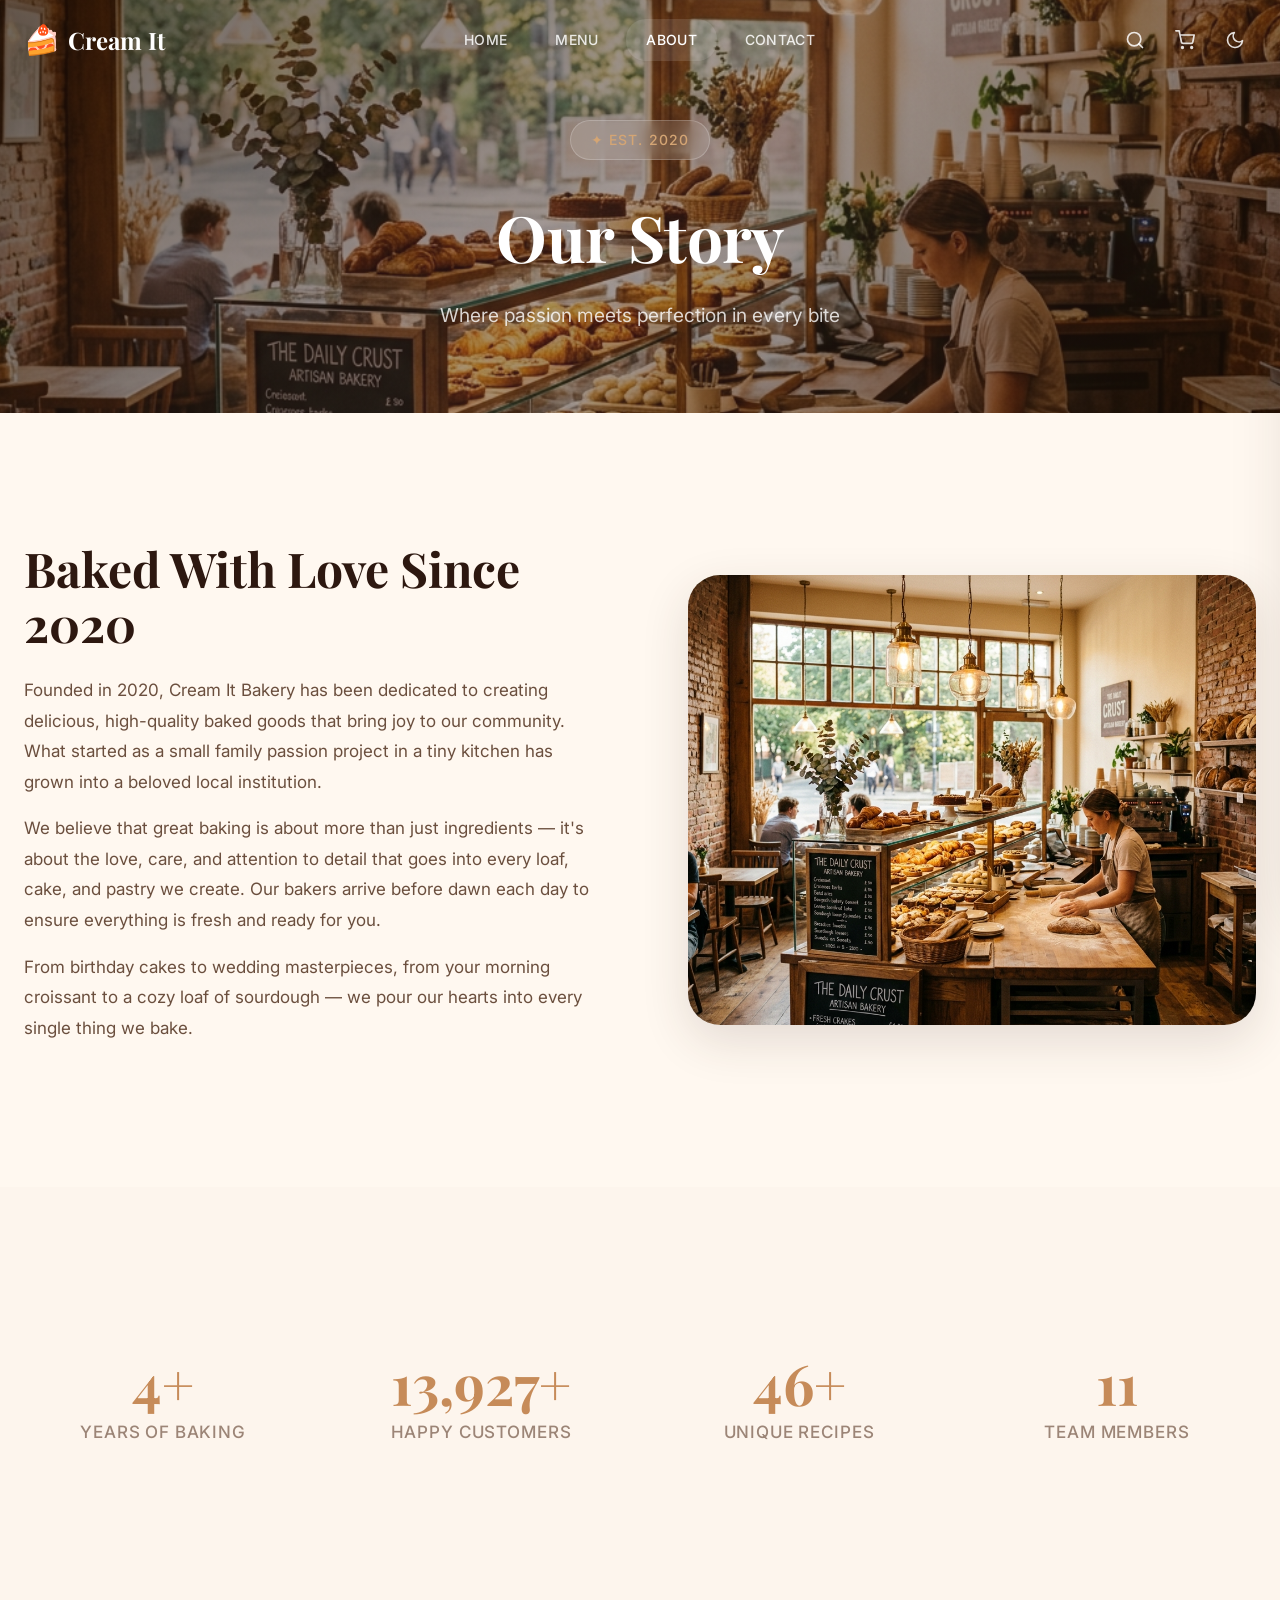
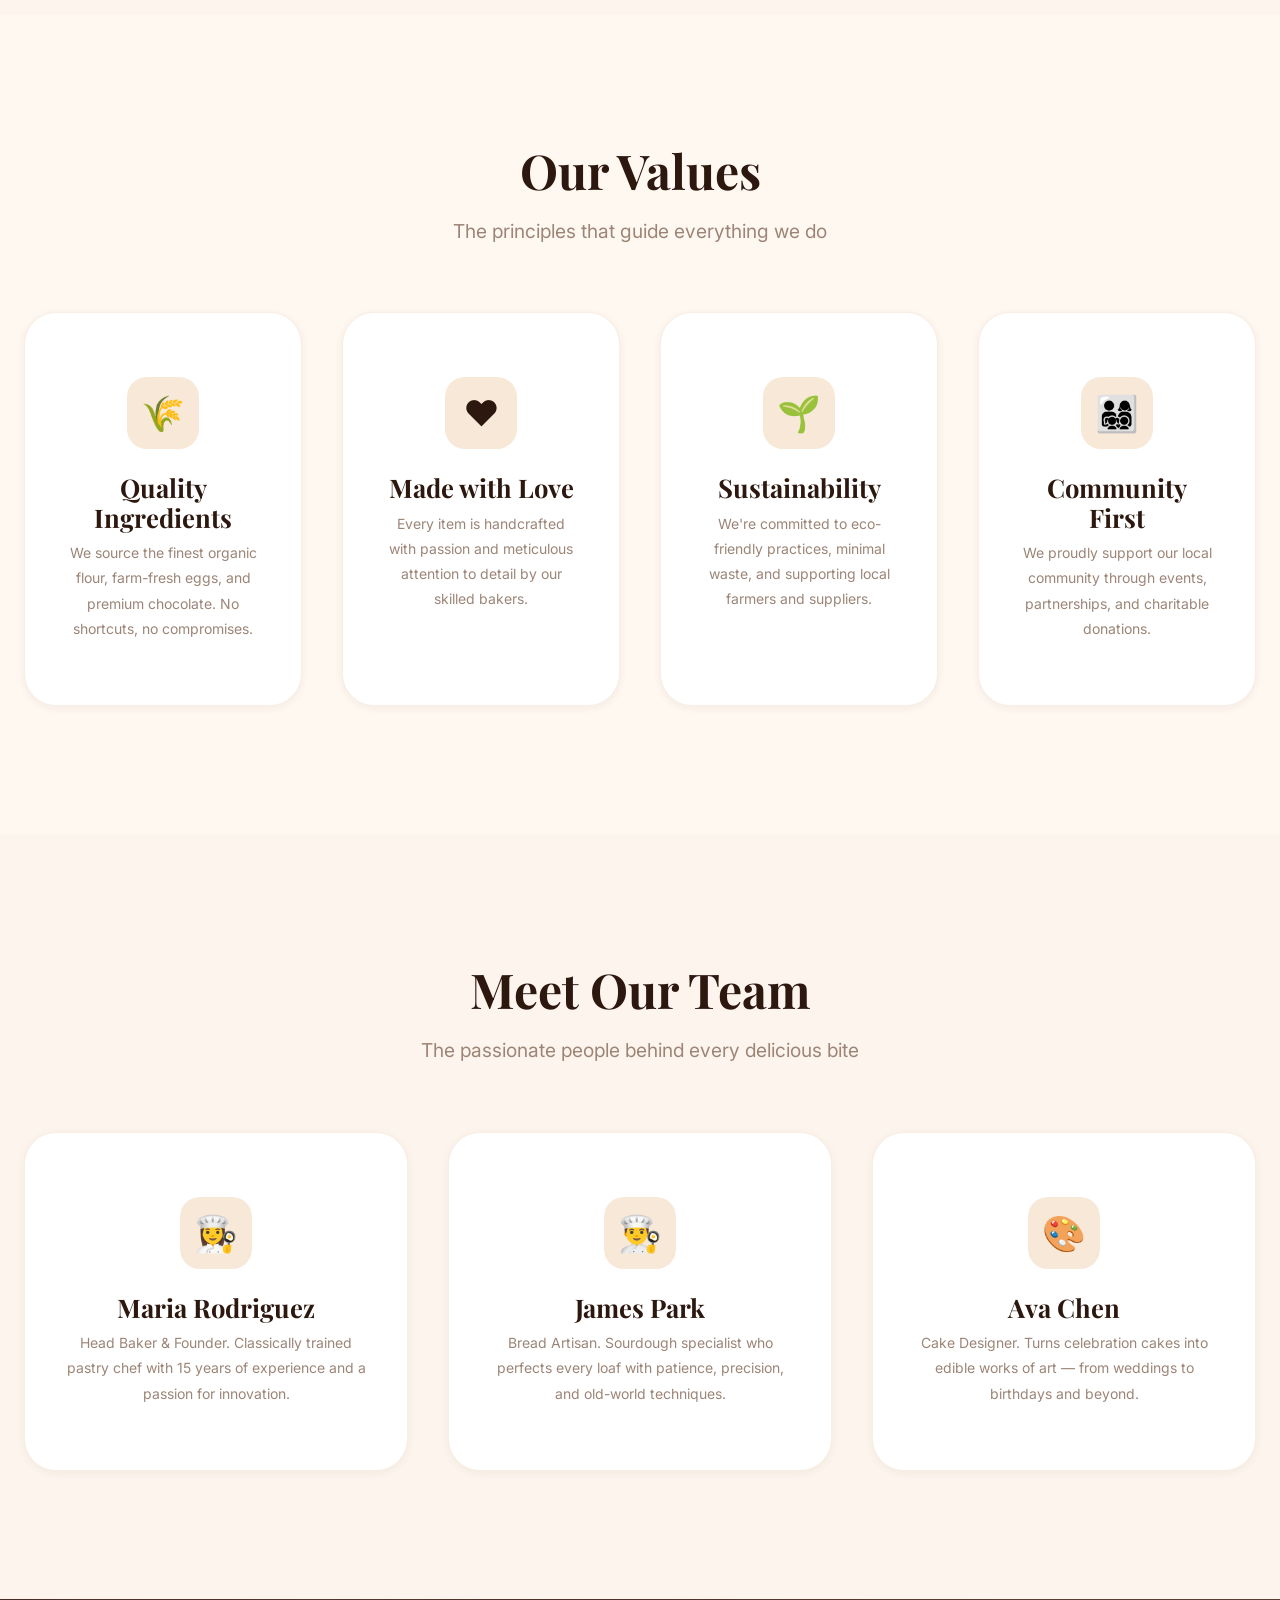
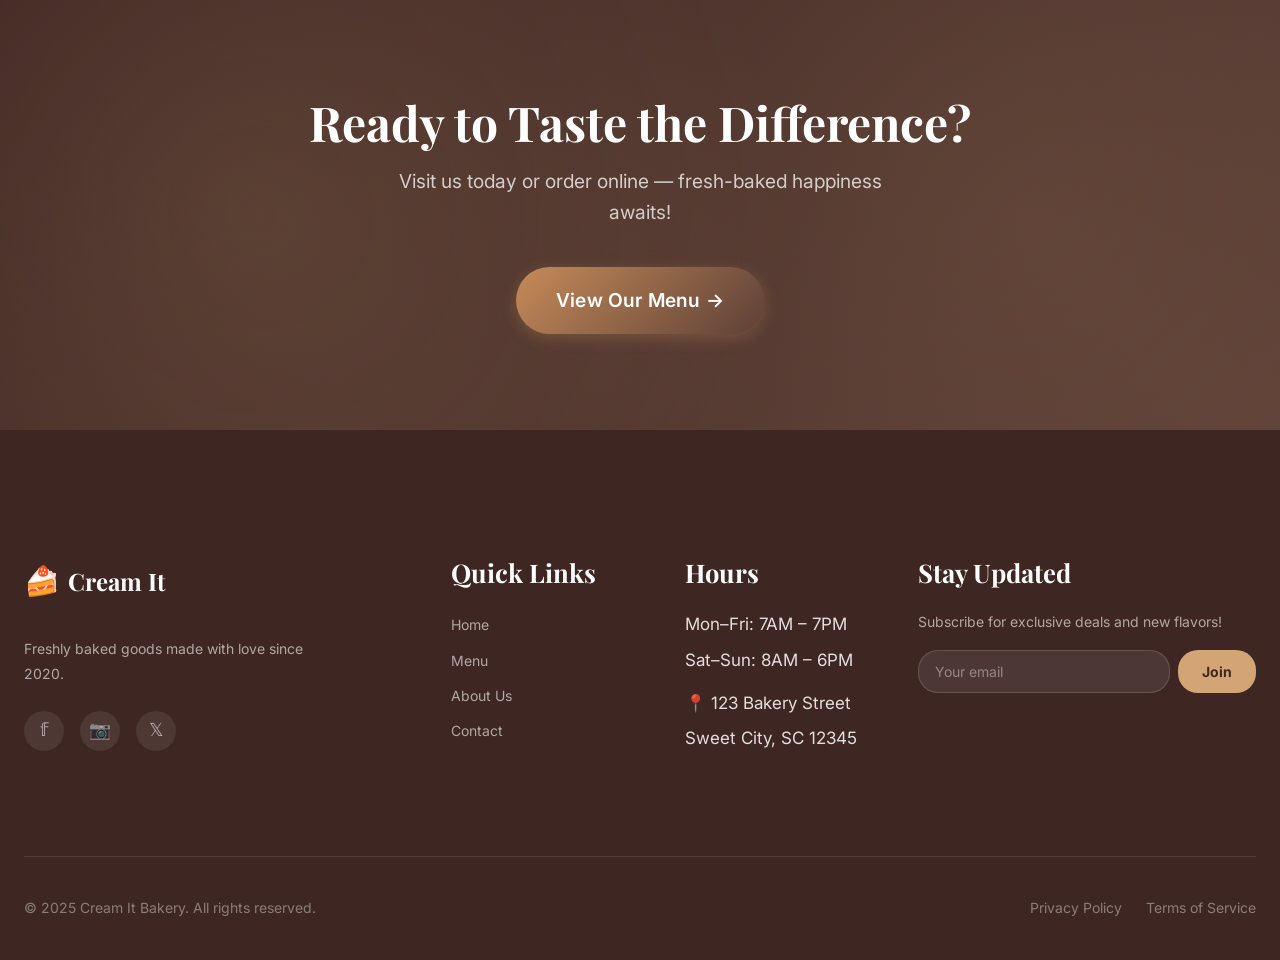
==== commit e46baa87: "changes" ====
--- a/about.html
+++ b/about.html
@@ -1,13 +1,10 @@
 <!DOCTYPE html>
 <html lang="en">
-
 <head>
     <meta charset="UTF-8">
     <meta name="viewport" content="width=device-width, initial-scale=1.0">
-    <meta name="description"
-        content="Cream It Bakery — Artisan cakes, pastries, and breads handcrafted daily with the finest ingredients. Order online for pickup or delivery.">
-    <meta name="keywords" content="bakery, cakes, pastries, bread, cupcakes, artisan, fresh, order online">
-    <title>Cream It Bakery — Freshly Baked Happiness Every Day</title>
+    <meta name="description" content="Learn about Cream It Bakery — our story, values, and the passionate team behind every handcrafted loaf, cake, and pastry since 2020.">
+    <title>About Us — Cream It Bakery</title>
     <!-- Google tag (gtag.js) -->
     <script async src="https://www.googletagmanager.com/gtag/js?id=G-KYCSY62Y8E"></script>
     <script>
@@ -18,66 +15,35 @@
         gtag('config', 'G-KYCSY62Y8E');
     </script>
     <link rel="stylesheet" href="style.css">
-
-    
 </head>
-
 <body>
 
-    <!-- ═══ Glassmorphism Navbar ═══ -->
+    <!-- ═══ Navbar ═══ -->
     <header class="nav nav--transparent" id="main-nav">
         <div class="nav__inner">
             <a href="index.html" class="nav__logo">
                 <span class="nav__logo-icon">🍰</span>
                 <span class="nav__logo-text">Cream It</span>
             </a>
-
             <nav class="nav__menu" id="nav-menu">
                 <ul class="nav__list">
-                    <li><a href="index.html" class="nav__link active">Home</a></li>
+                    <li><a href="index.html" class="nav__link">Home</a></li>
                     <li><a href="menu.html" class="nav__link">Menu</a></li>
-                    <li><a href="about.html" class="nav__link">About</a></li>
+                    <li><a href="about.html" class="nav__link active">About</a></li>
                     <li><a href="contact.html" class="nav__link">Contact</a></li>
                 </ul>
             </nav>
-
             <div class="nav__actions">
                 <button class="nav__action-btn" id="search-toggle" aria-label="Search">
-                    <svg viewBox="0 0 24 24">
-                        <circle cx="11" cy="11" r="8" />
-                        <line x1="21" y1="21" x2="16.65" y2="16.65" />
-                    </svg>
-                </button>
-                <button class="nav__action-btn" id="wishlist-toggle" aria-label="Wishlist">
-                    <svg viewBox="0 0 24 24">
-                        <path
-                            d="M20.84 4.61a5.5 5.5 0 0 0-7.78 0L12 5.67l-1.06-1.06a5.5 5.5 0 0 0-7.78 7.78l1.06 1.06L12 21.23l7.78-7.78 1.06-1.06a5.5 5.5 0 0 0 0-7.78z" />
-                    </svg>
-                    <span class="nav__badge" id="wishlist-count">0</span>
+                    <svg viewBox="0 0 24 24"><circle cx="11" cy="11" r="8"/><line x1="21" y1="21" x2="16.65" y2="16.65"/></svg>
                 </button>
                 <button class="nav__action-btn" id="cart-toggle" aria-label="Cart">
-                    <svg viewBox="0 0 24 24">
-                        <circle cx="9" cy="21" r="1" />
-                        <circle cx="20" cy="21" r="1" />
-                        <path d="M1 1h4l2.68 13.39a2 2 0 0 0 2 1.61h9.72a2 2 0 0 0 2-1.61L23 6H6" />
-                    </svg>
+                    <svg viewBox="0 0 24 24"><circle cx="9" cy="21" r="1"/><circle cx="20" cy="21" r="1"/><path d="M1 1h4l2.68 13.39a2 2 0 0 0 2 1.61h9.72a2 2 0 0 0 2-1.61L23 6H6"/></svg>
                     <span class="nav__badge" id="cart-count">0</span>
                 </button>
                 <button class="nav__action-btn theme-toggle" id="theme-toggle" aria-label="Toggle dark mode">
-                    <svg class="moon-icon" viewBox="0 0 24 24">
-                        <path d="M21 12.79A9 9 0 1 1 11.21 3 7 7 0 0 0 21 12.79z" />
-                    </svg>
-                    <svg class="sun-icon" viewBox="0 0 24 24">
-                        <circle cx="12" cy="12" r="5" />
-                        <line x1="12" y1="1" x2="12" y2="3" />
-                        <line x1="12" y1="21" x2="12" y2="23" />
-                        <line x1="4.22" y1="4.22" x2="5.64" y2="5.64" />
-                        <line x1="18.36" y1="18.36" x2="19.78" y2="19.78" />
-                        <line x1="1" y1="12" x2="3" y2="12" />
-                        <line x1="21" y1="12" x2="23" y2="12" />
-                        <line x1="4.22" y1="19.78" x2="5.64" y2="18.36" />
-                        <line x1="18.36" y1="5.64" x2="19.78" y2="4.22" />
-                    </svg>
+                    <svg class="moon-icon" viewBox="0 0 24 24"><path d="M21 12.79A9 9 0 1 1 11.21 3 7 7 0 0 0 21 12.79z"/></svg>
+                    <svg class="sun-icon" viewBox="0 0 24 24"><circle cx="12" cy="12" r="5"/><line x1="12" y1="1" x2="12" y2="3"/><line x1="12" y1="21" x2="12" y2="23"/><line x1="4.22" y1="4.22" x2="5.64" y2="5.64"/><line x1="18.36" y1="18.36" x2="19.78" y2="19.78"/><line x1="1" y1="12" x2="3" y2="12"/><line x1="21" y1="12" x2="23" y2="12"/><line x1="4.22" y1="19.78" x2="5.64" y2="18.36"/><line x1="18.36" y1="5.64" x2="19.78" y2="4.22"/></svg>
                 </button>
                 <button class="nav__hamburger" id="nav-toggle" aria-label="Toggle menu">
                     <span></span><span></span><span></span>
@@ -86,224 +52,126 @@
         </div>
     </header>
 
-    <!-- ═══ Full-Screen Cinematic Hero ═══ -->
-    <section class="hero" id="hero">
+    <!-- ═══ About Hero ═══ -->
+    <section class="hero hero--mini" id="hero">
         <div class="hero__bg">
-            <img src="images/hero.png" alt="Premium bakery display with artisan cakes and pastries" loading="eager">
+            <img src="images/bakery-interior.png" alt="Inside Cream It Bakery" loading="eager">
         </div>
         <div class="hero__overlay"></div>
         <div class="hero__content">
-            <span class="hero__badge">✦ Artisan Bakery Since 2020</span>
-            <h1 class="hero__title">Freshly Baked<br>Happiness Every Day</h1>
-            <p class="hero__subtitle">Indulge in handcrafted cakes, pastries, and breads made with love and the finest
-                ingredients. Perfect for every moment.</p>
-            <div class="hero__buttons">
-                <a href="menu.html" class="btn btn--primary btn--lg">Explore Menu</a>
-                <button class="btn btn--secondary btn--lg" onclick="CakeBuilder.open()"
-                    style="border-color: rgba(255,255,255,0.4); color: white;">🎂 Build Custom Cake</button>
-                <button class="btn btn--secondary btn--lg" onclick="CakeQuiz.open()"
-                    style="border-color: rgba(255,255,255,0.4); color: white;">Take the Quiz ✨</button>
-            </div>
-        </div>
-        <div class="hero__scroll">
-            <span>Scroll</span>
-            <div class="hero__scroll-line"></div>
-        </div>
-    </section>
-
-    <!-- ═══ Best Sellers ═══ -->
-    <section class="section" id="bestsellers" style="background: var(--bg-secondary);">
+            <span class="hero__badge">✦ Est. 2020</span>
+            <h1 class="hero__title">Our Story</h1>
+            <p class="hero__subtitle">Where passion meets perfection in every bite</p>
+        </div>
+    </section>
+
+    <!-- ═══ Our Story ═══ -->
+    <section class="section">
+        <div class="container">
+            <div class="about-split">
+                <div class="about-split__text reveal-left">
+                    <h2>Baked With Love Since 2020</h2>
+                    <p>Founded in 2020, Cream It Bakery has been dedicated to creating delicious, high-quality baked goods that bring joy to our community. What started as a small family passion project in a tiny kitchen has grown into a beloved local institution.</p>
+                    <p>We believe that great baking is about more than just ingredients — it's about the love, care, and attention to detail that goes into every loaf, cake, and pastry we create. Our bakers arrive before dawn each day to ensure everything is fresh and ready for you.</p>
+                    <p>From birthday cakes to wedding masterpieces, from your morning croissant to a cozy loaf of sourdough — we pour our hearts into every single thing we bake.</p>
+                </div>
+                <div class="about-split__image reveal-right">
+                    <img src="images/bakery-interior.png" alt="Inside our bakery" loading="lazy">
+                </div>
+            </div>
+        </div>
+    </section>
+
+    <!-- ═══ Stats ═══ -->
+    <section class="section" style="background: var(--bg-secondary);">
+        <div class="container">
+            <div class="stats reveal">
+                <div class="stat">
+                    <div class="stat__number" data-count="5" data-suffix="+">0</div>
+                    <div class="stat__label">Years of Baking</div>
+                </div>
+                <div class="stat">
+                    <div class="stat__number" data-count="15000" data-suffix="+">0</div>
+                    <div class="stat__label">Happy Customers</div>
+                </div>
+                <div class="stat">
+                    <div class="stat__number" data-count="50" data-suffix="+">0</div>
+                    <div class="stat__label">Unique Recipes</div>
+                </div>
+                <div class="stat">
+                    <div class="stat__number" data-count="12">0</div>
+                    <div class="stat__label">Team Members</div>
+                </div>
+            </div>
+        </div>
+    </section>
+
+    <!-- ═══ Our Values ═══ -->
+    <section class="section">
         <div class="container">
             <div class="section__header reveal">
-                <h2 class="section__title">🏆 Best Sellers</h2>
-                <p class="section__subtitle">Our most loved items — customer favorites you can't go wrong with</p>
-            </div>
-            <div id="bestsellers-row" class="reveal">
-                <!-- Rendered by JS -->
-            </div>
-        </div>
-    </section>
-
-    <!-- ═══ Occasion Collections ═══ -->
-    <section class="section" id="occasions">
+                <h2 class="section__title">Our Values</h2>
+                <p class="section__subtitle">The principles that guide everything we do</p>
+            </div>
+            <div class="values-grid stagger-children">
+                <div class="value-card reveal">
+                    <div class="value-card__icon">🌾</div>
+                    <h3 class="value-card__title">Quality Ingredients</h3>
+                    <p class="value-card__text">We source the finest organic flour, farm-fresh eggs, and premium chocolate. No shortcuts, no compromises.</p>
+                </div>
+                <div class="value-card reveal">
+                    <div class="value-card__icon">❤️</div>
+                    <h3 class="value-card__title">Made with Love</h3>
+                    <p class="value-card__text">Every item is handcrafted with passion and meticulous attention to detail by our skilled bakers.</p>
+                </div>
+                <div class="value-card reveal">
+                    <div class="value-card__icon">🌱</div>
+                    <h3 class="value-card__title">Sustainability</h3>
+                    <p class="value-card__text">We're committed to eco-friendly practices, minimal waste, and supporting local farmers and suppliers.</p>
+                </div>
+                <div class="value-card reveal">
+                    <div class="value-card__icon">👨‍👩‍👧‍👦</div>
+                    <h3 class="value-card__title">Community First</h3>
+                    <p class="value-card__text">We proudly support our local community through events, partnerships, and charitable donations.</p>
+                </div>
+            </div>
+        </div>
+    </section>
+
+    <!-- ═══ Meet the Team ═══ -->
+    <section class="section" style="background: var(--bg-secondary);">
         <div class="container">
             <div class="section__header reveal">
-                <h2 class="section__title">Cakes for Every Occasion</h2>
-                <p class="section__subtitle">Find the perfect treat for your special moment</p>
-            </div>
-            <div class="occasion-grid stagger-children" id="occasion-grid">
-                <!-- Rendered by JS -->
-            </div>
-        </div>
-    </section>
-
-    <!-- ═══ Signature Delights ═══ -->
-    <section class="section" id="products" style="background: var(--bg-secondary);">
-        <div class="container">
-            <div class="section__header reveal">
-                <h2 class="section__title">Our Signature Delights</h2>
-                <p class="section__subtitle">Handcrafted with passion using locally sourced, premium ingredients</p>
-            </div>
-            <div class="products-grid products-grid--wide stagger-children" id="home-products-grid">
-                <!-- Rendered by features.js -->
-            </div>
-            <div style="text-align: center; margin-top: var(--space-xl);" class="reveal">
-                <a href="menu.html" class="btn btn--secondary">View Full Menu →</a>
-            </div>
-        </div>
-    </section>
-
-    <!-- ═══ Trending Now ═══ -->
-    <section class="section" id="trending">
-        <div class="container">
-            <div class="section__header reveal">
-                <h2 class="section__title">🔥 Trending Now</h2>
-                <p class="section__subtitle">What everyone's ordering this week</p>
-            </div>
-            <div id="trending-row" class="reveal">
-                <!-- Rendered by JS -->
-            </div>
-        </div>
-    </section>
-
-    <!-- ═══ Seasonal Specials Banner ═══ -->
-    <section class="seasonal-section" id="seasonal-banner">
-        <!-- Rendered by JS -->
-    </section>
-
-    <!-- ═══ New Arrivals ═══ -->
-    <section class="section" id="new-arrivals" style="background: var(--bg-secondary);">
-        <div class="container">
-            <div class="section__header reveal">
-                <h2 class="section__title">✨ New Arrivals</h2>
-                <p class="section__subtitle">Fresh additions to our menu — be the first to try them!</p>
-            </div>
-            <div id="new-arrivals-row" class="reveal">
-                <!-- Rendered by JS -->
-            </div>
-        </div>
-    </section>
-
-    <!-- ═══ Gallery ═══ -->
-    <section class="section" id="gallery">
-        <div class="container">
-            <div class="section__header reveal">
-                <h2 class="section__title">Our Bakery in Pictures</h2>
-                <p class="section__subtitle">A glimpse into our world of fresh-baked goodness</p>
-            </div>
-            <div class="gallery-grid reveal-scale">
-                <div class="gallery-grid__item">
-                    <img src="images/hero.png" alt="Bakery display with cakes" loading="lazy">
-                    <div class="gallery-grid__overlay"><span>Fresh Cakes</span></div>
-                </div>
-                <div class="gallery-grid__item">
-                    <img src="images/artisan-bread.png" alt="Artisan breads" loading="lazy">
-                    <div class="gallery-grid__overlay"><span>Artisan Breads</span></div>
-                </div>
-                <div class="gallery-grid__item">
-                    <img src="images/bakery-interior.png" alt="Bakery interior" loading="lazy">
-                    <div class="gallery-grid__overlay"><span>Our Bakery</span></div>
-                </div>
-                <div class="gallery-grid__item">
-                    <img src="images/macarons.png" alt="French macarons" loading="lazy">
-                    <div class="gallery-grid__overlay"><span>Macarons</span></div>
-                </div>
-                <div class="gallery-grid__item">
-                    <img src="images/brownies.png" alt="Fudge brownies" loading="lazy">
-                    <div class="gallery-grid__overlay"><span>Brownies</span></div>
-                </div>
-                <div class="gallery-grid__item">
-                    <img src="images/wedding-cake.png" alt="Wedding cake" loading="lazy">
-                    <div class="gallery-grid__overlay"><span>Wedding Cakes</span></div>
-                </div>
-            </div>
-        </div>
-    </section>
-
-    <!-- ═══ AI Cake Quiz Banner ═══ -->
+                <h2 class="section__title">Meet Our Team</h2>
+                <p class="section__subtitle">The passionate people behind every delicious bite</p>
+            </div>
+            <div class="values-grid stagger-children">
+                <div class="value-card reveal">
+                    <div class="value-card__icon">👩‍🍳</div>
+                    <h3 class="value-card__title">Maria Rodriguez</h3>
+                    <p class="value-card__text">Head Baker & Founder. Classically trained pastry chef with 15 years of experience and a passion for innovation.</p>
+                </div>
+                <div class="value-card reveal">
+                    <div class="value-card__icon">👨‍🍳</div>
+                    <h3 class="value-card__title">James Park</h3>
+                    <p class="value-card__text">Bread Artisan. Sourdough specialist who perfects every loaf with patience, precision, and old-world techniques.</p>
+                </div>
+                <div class="value-card reveal">
+                    <div class="value-card__icon">🎨</div>
+                    <h3 class="value-card__title">Ava Chen</h3>
+                    <p class="value-card__text">Cake Designer. Turns celebration cakes into edible works of art — from weddings to birthdays and beyond.</p>
+                </div>
+            </div>
+        </div>
+    </section>
+
+    <!-- ═══ CTA ═══ -->
     <section class="quiz-banner">
         <div class="container">
             <div class="quiz-banner__content reveal">
-                <h2 class="quiz-banner__title">Not Sure What to Order?</h2>
-                <p class="quiz-banner__subtitle">Take our quick quiz and discover your perfect baked treat in under 30
-                    seconds!</p>
-                <div style="display: flex; gap: var(--space-sm); flex-wrap: wrap; justify-content: center;">
-                    <button class="btn btn--primary btn--lg" onclick="CakeQuiz.open()">🧁 Find My Perfect Treat</button>
-                    <button class="btn btn--secondary btn--lg" id="surprise-btn" onclick="SurpriseMe.pick()"
-                        style="border-color: rgba(255,255,255,0.4); color: white;">🎲 Surprise Me!</button>
-                </div>
-            </div>
-        </div>
-    </section>
-
-    <!-- ═══ Recommended For You ═══ -->
-    <section class="section" id="recommendations" style="background: var(--bg-secondary);">
-        <div class="container">
-            <div class="section__header reveal">
-                <h2 class="section__title">Recommended For You</h2>
-                <p class="section__subtitle">Picks based on your taste — just for you</p>
-            </div>
-            <div id="recommendations-row" class="reveal">
-                <!-- Rendered by JS -->
-            </div>
-        </div>
-    </section>
-
-    <!-- ═══ Recently Viewed ═══ -->
-    <section class="section" id="recently-viewed">
-        <div class="container">
-            <div class="section__header reveal">
-                <h2 class="section__title">Recently Viewed</h2>
-                <p class="section__subtitle">Pick up where you left off</p>
-            </div>
-            <div id="recently-viewed-row" class="reveal">
-                <!-- Rendered by JS -->
-            </div>
-        </div>
-    </section>
-
-    <!-- ═══ Testimonials ═══ -->
-    <section class="section" id="testimonials" style="background: var(--bg-secondary);">
-        <div class="container">
-            <div class="section__header reveal">
-                <h2 class="section__title">What Our Customers Say</h2>
-                <p class="section__subtitle">Real stories from people who love Cream It</p>
-            </div>
-            <div class="testimonials-slider reveal">
-                <div class="testimonials-track">
-                    <div class="testimonial-card">
-                        <div class="testimonial-card__inner">
-                            <span class="testimonial-card__quote">"</span>
-                            <p class="testimonial-card__text">The best chocolate cake I've ever had! Cream It Bakery
-                                never disappoints. Every bite is pure heaven — the ganache is to die for.</p>
-                            <p class="testimonial-card__author">Sarah Johnson</p>
-                            <p class="testimonial-card__role">Regular Customer</p>
-                        </div>
-                    </div>
-                    <div class="testimonial-card">
-                        <div class="testimonial-card__inner">
-                            <span class="testimonial-card__quote">"</span>
-                            <p class="testimonial-card__text">Their croissants are perfection — flaky, buttery, and
-                                absolutely divine. I drive 30 minutes just to get my morning fix!</p>
-                            <p class="testimonial-card__author">Mike Chen</p>
-                            <p class="testimonial-card__role">Food Blogger</p>
-                        </div>
-                    </div>
-                    <div class="testimonial-card">
-                        <div class="testimonial-card__inner">
-                            <span class="testimonial-card__quote">"</span>
-                            <p class="testimonial-card__text">Our wedding cake was a masterpiece! The team went above
-                                and beyond to create something truly magical for our special day.</p>
-                            <p class="testimonial-card__author">Emily Davis</p>
-                            <p class="testimonial-card__role">Bride, 2024</p>
-                        </div>
-                    </div>
-                </div>
-                <div class="testimonials-dots">
-                    <button class="testimonials-dot active" aria-label="Slide 1"></button>
-                    <button class="testimonials-dot" aria-label="Slide 2"></button>
-                    <button class="testimonials-dot" aria-label="Slide 3"></button>
-                </div>
+                <h2 class="quiz-banner__title">Ready to Taste the Difference?</h2>
+                <p class="quiz-banner__subtitle">Visit us today or order online — fresh-baked happiness awaits!</p>
+                <a href="menu.html" class="btn btn--primary btn--lg">View Our Menu →</a>
             </div>
         </div>
     </section>
@@ -313,18 +181,15 @@
         <div class="container">
             <div class="footer__grid">
                 <div>
-                    <a href="index.html" class="nav__logo"
-                        style="margin-bottom: var(--space-sm); display: inline-flex;">
+                    <a href="index.html" class="nav__logo" style="margin-bottom: var(--space-sm); display: inline-flex;">
                         <span class="nav__logo-icon">🍰</span>
                         <span class="nav__logo-text" style="color: white;">Cream It</span>
                     </a>
-                    <p class="footer__brand-text">Freshly baked goods made with love since 2020. Every loaf, cake, and
-                        pastry is handcrafted with the finest ingredients.</p>
+                    <p class="footer__brand-text">Freshly baked goods made with love since 2020.</p>
                     <div class="footer__socials">
                         <a href="#" class="footer__social" aria-label="Facebook">𝕗</a>
                         <a href="#" class="footer__social" aria-label="Instagram">📷</a>
                         <a href="#" class="footer__social" aria-label="Twitter">𝕏</a>
-                        <a href="#" class="footer__social" aria-label="TikTok">♪</a>
                     </div>
                 </div>
                 <div>
@@ -347,9 +212,8 @@
                 </div>
                 <div>
                     <h4 class="footer__title">Stay Updated</h4>
-                    <p class="footer__newsletter-text">Subscribe for exclusive deals, new flavors, and bakery news!</p>
-                    <form class="footer__newsletter-form"
-                        onsubmit="event.preventDefault(); Toast.show('Subscribed! 🎉', 'success'); this.reset();">
+                    <p class="footer__newsletter-text">Subscribe for exclusive deals and new flavors!</p>
+                    <form class="footer__newsletter-form" onsubmit="event.preventDefault(); Toast.show('Subscribed! 🎉', 'success'); this.reset();">
                         <input type="email" class="footer__newsletter-input" placeholder="Your email" required>
                         <button type="submit" class="footer__newsletter-btn">Join</button>
                     </form>
@@ -365,141 +229,44 @@
         </div>
     </footer>
 
-    <!-- ═══ Search Overlay ═══ -->
+    <!-- Search Overlay -->
     <div class="search-overlay">
         <div class="search-container">
             <div class="search-box">
-                <svg viewBox="0 0 24 24" width="22" height="22" stroke="var(--text-muted)" fill="none" stroke-width="2">
-                    <circle cx="11" cy="11" r="8" />
-                    <line x1="21" y1="21" x2="16.65" y2="16.65" />
-                </svg>
+                <svg viewBox="0 0 24 24" width="22" height="22" stroke="var(--text-muted)" fill="none" stroke-width="2"><circle cx="11" cy="11" r="8"/><line x1="21" y1="21" x2="16.65" y2="16.65"/></svg>
                 <input type="text" class="search-box__input" placeholder="Search cakes, pastries, breads...">
                 <button class="search-box__voice" aria-label="Voice search">
-                    <svg viewBox="0 0 24 24" width="22" height="22" stroke="currentColor" fill="none" stroke-width="2">
-                        <path d="M12 1a3 3 0 0 0-3 3v8a3 3 0 0 0 6 0V4a3 3 0 0 0-3-3z" />
-                        <path d="M19 10v2a7 7 0 0 1-14 0v-2" />
-                        <line x1="12" y1="19" x2="12" y2="23" />
-                        <line x1="8" y1="23" x2="16" y2="23" />
-                    </svg>
-                </button>
-                <button class="search-close nav__action-btn" aria-label="Close search" onclick="Search.close()">
-                    <svg viewBox="0 0 24 24">
-                        <line x1="18" y1="6" x2="6" y2="18" />
-                        <line x1="6" y1="6" x2="18" y2="18" />
-                    </svg>
-                </button>
-            </div>
-            <div class="search-results"
-                style="display:none; margin-top: var(--space-sm); background: var(--bg-card); border-radius: var(--radius-lg); padding: var(--space-sm); max-height: 400px; overflow-y: auto; box-shadow: var(--shadow-lg);">
-            </div>
+                    <svg viewBox="0 0 24 24" width="22" height="22" stroke="currentColor" fill="none" stroke-width="2"><path d="M12 1a3 3 0 0 0-3 3v8a3 3 0 0 0 6 0V4a3 3 0 0 0-3-3z"/><path d="M19 10v2a7 7 0 0 1-14 0v-2"/><line x1="12" y1="19" x2="12" y2="23"/><line x1="8" y1="23" x2="16" y2="23"/></svg>
+                </button>
+                <button class="search-close nav__action-btn" aria-label="Close" onclick="Search.close()">
+                    <svg viewBox="0 0 24 24"><line x1="18" y1="6" x2="6" y2="18"/><line x1="6" y1="6" x2="18" y2="18"/></svg>
+                </button>
+            </div>
+            <div class="search-results" style="display:none; margin-top: var(--space-sm); background: var(--bg-card); border-radius: var(--radius-lg); padding: var(--space-sm); max-height: 400px; overflow-y: auto; box-shadow: var(--shadow-lg);"></div>
         </div>
     </div>
 
-    <!-- ═══ Cart Sidebar ═══ -->
+    <!-- Cart Sidebar -->
     <div class="cart-sidebar" id="cart-sidebar">
         <div class="cart-sidebar__header">
             <h3 class="cart-sidebar__title">Your Cart 🛒</h3>
             <button class="cart-sidebar__close nav__action-btn" onclick="Cart.toggleSidebar()">
-                <svg viewBox="0 0 24 24">
-                    <line x1="18" y1="6" x2="6" y2="18" />
-                    <line x1="6" y1="6" x2="18" y2="18" />
-                </svg>
+                <svg viewBox="0 0 24 24"><line x1="18" y1="6" x2="6" y2="18"/><line x1="6" y1="6" x2="18" y2="18"/></svg>
             </button>
         </div>
         <div class="cart-sidebar__items">
-            <div class="cart-empty">
-                <div class="cart-empty__icon">🛒</div>
-                <p>Your cart is empty</p>
-            </div>
+            <div class="cart-empty"><div class="cart-empty__icon">🛒</div><p>Your cart is empty</p></div>
         </div>
         <div class="cart-sidebar__footer">
             <div class="cart-sidebar__total">
                 <span class="cart-sidebar__total-label">Total</span>
                 <span class="cart-sidebar__total-value">$0.00</span>
             </div>
-            <button class="btn btn--primary" style="width: 100%;"
-                onclick="Toast.show('Checkout coming soon!', 'info')">Checkout</button>
-        </div>
-    </div>
-
-    <!-- ═══ Quick View Modal ═══ -->
-    <div class="modal-overlay" id="quickview-modal">
-        <div class="modal" style="max-width: 800px;">
-            <button class="modal__close">✕</button>
-            <div class="modal__grid">
-                <div class="modal__image">
-                    <img src="" alt="">
-                </div>
-                <div class="modal__details" style="max-height: 80vh; overflow-y: auto;">
-                    <span class="modal__category"></span>
-                    <h2 class="modal__title"></h2>
-                    <p class="modal__desc"></p>
-                    <p class="modal__price"></p>
-                    <div class="modal__quantity">
-                        <button class="modal__qty-btn modal__qty-minus">−</button>
-                        <span class="modal__qty-value">1</span>
-                        <button class="modal__qty-btn modal__qty-plus">+</button>
-                    </div>
-                    <button class="btn btn--primary modal__add-btn" style="width: 100%; margin-bottom: var(--space-xl);">Add to Cart</button>
-                    
-                    <hr style="border: none; border-top: 1px solid var(--border); margin-bottom: var(--space-xl);">
-                    <!-- Reviews Container -->
-                    <div class="modal__reviews"></div>
-                </div>
-            </div>
-        </div>
-    </div>
-
-    <!-- ═══ Quiz Modal ═══ -->
-    <div class="modal-overlay quiz-modal" id="quiz-modal">
-        <div class="modal" style="max-width: 600px;">
-            <button class="modal__close">✕</button>
-            <div style="padding: var(--space-xl);">
-                <h2 style="font-family: var(--font-heading); text-align: center; margin-bottom: var(--space-lg);">🧁
-                    Find Your Perfect Treat</h2>
-                <div class="quiz__content">
-                    <!-- Rendered by CakeQuiz -->
-                </div>
-            </div>
-        </div>
-    </div>
-
-    <!-- ═══ Cake Builder Modal ═══ -->
-    <div class="modal-overlay" id="cake-builder-overlay">
-        <div class="modal cake-builder__content" style="max-width: 750px; padding: var(--space-2xl);">
-            <!-- Rendered by CakeBuilder -->
-        </div>
-    </div>
-
-    <!-- ═══ Compare Modal ═══ -->
-    <div class="modal-overlay" id="compare-modal">
-        <div class="modal" style="max-width: 950px;">
-            <button class="modal__close">✕</button>
-            <div style="padding: var(--space-xl);">
-                <h2 style="font-family: var(--font-heading); text-align: center; margin-bottom: var(--space-lg);">
-                    Compare Products</h2>
-                <div style="overflow-x: auto;">
-                    <table class="compare-table"></table>
-                </div>
-            </div>
-        </div>
-    </div>
-
-    <!-- ═══ Sticky Cart Bar ═══ -->
-    <div class="sticky-cart">
-        <div class="container sticky-cart__inner">
-            <div class="sticky-cart__info">
-                <span>🛒</span>
-                <span class="sticky-cart__count">0 items</span>
-                <span>•</span>
-                <span class="sticky-cart__total">$0.00</span>
-            </div>
-            <button class="btn btn--primary btn--sm" onclick="Cart.toggleSidebar()">View Cart</button>
+            <button class="btn btn--primary" style="width:100%;" onclick="Toast.show('Checkout coming soon!', 'info')">Checkout</button>
         </div>
     </div>
 
     <script src="app.js"></script>
     <script src="features.js"></script>
 </body>
-
 </html>
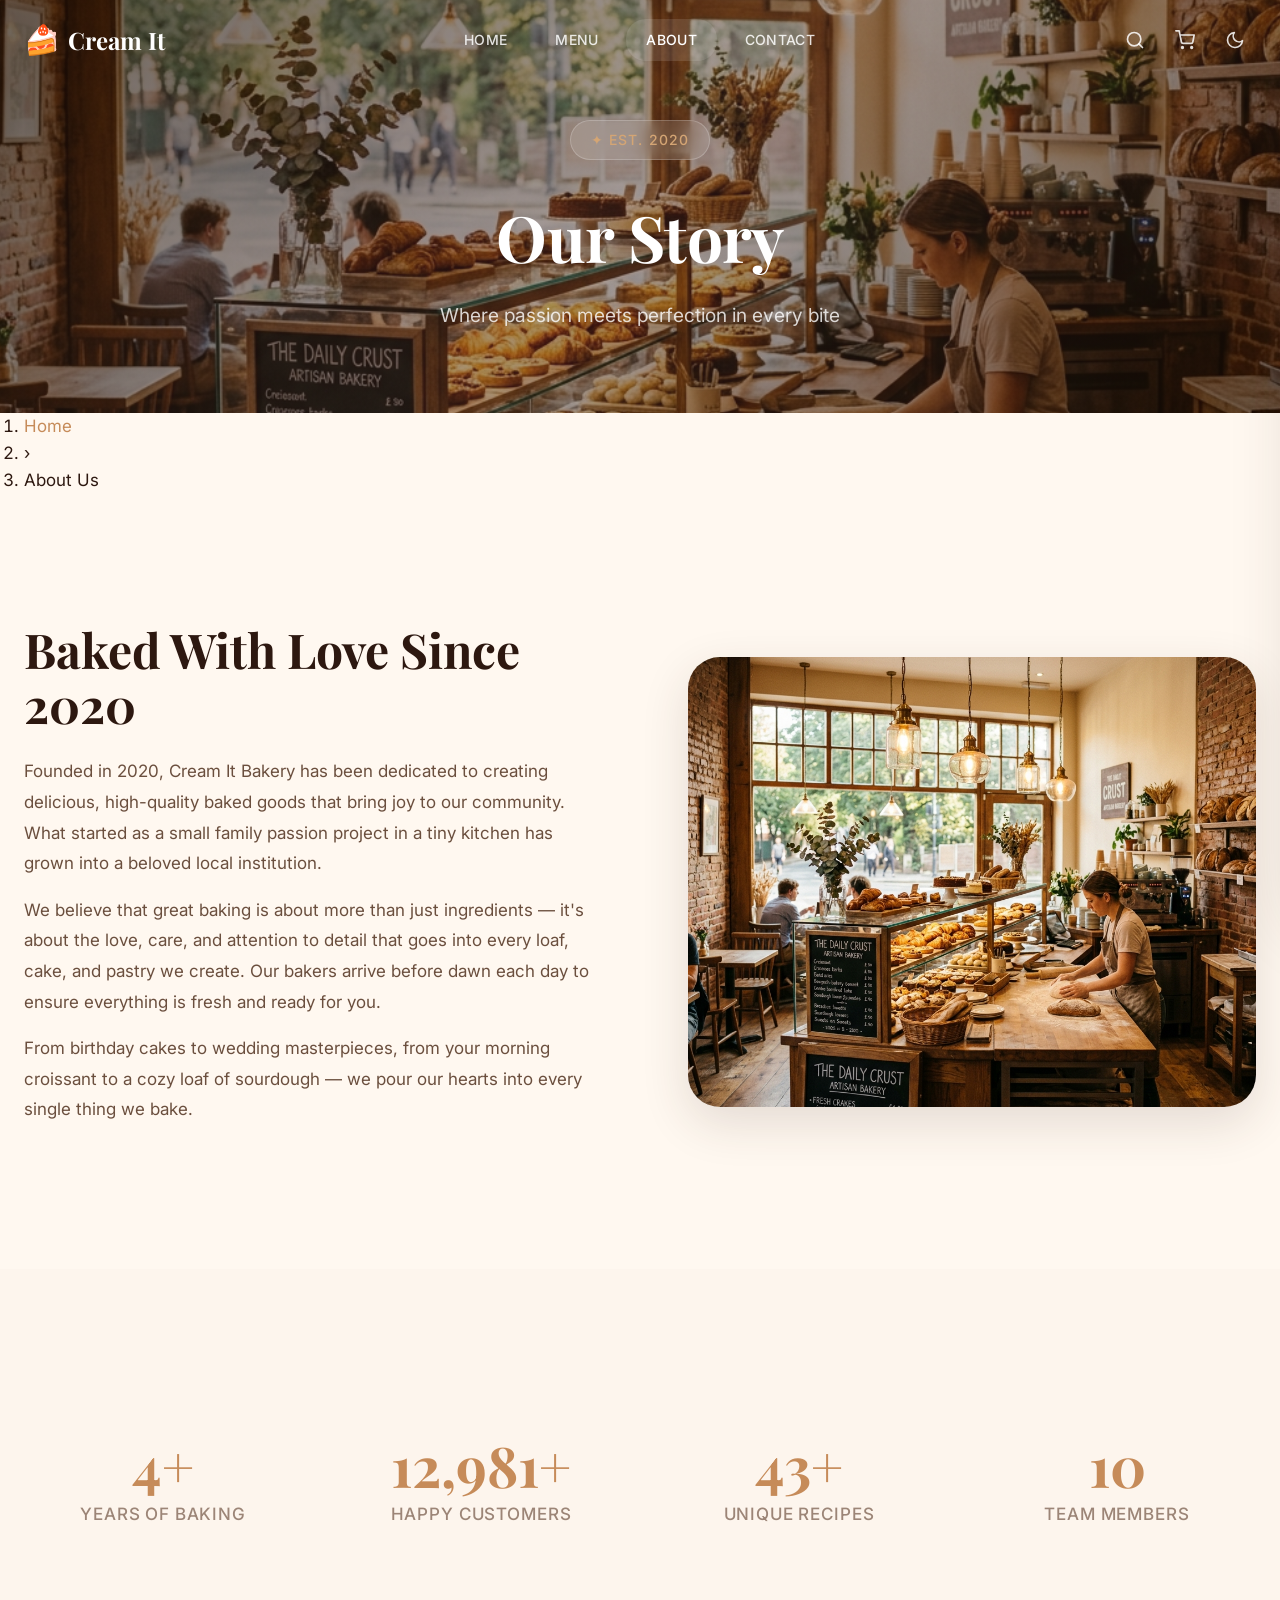
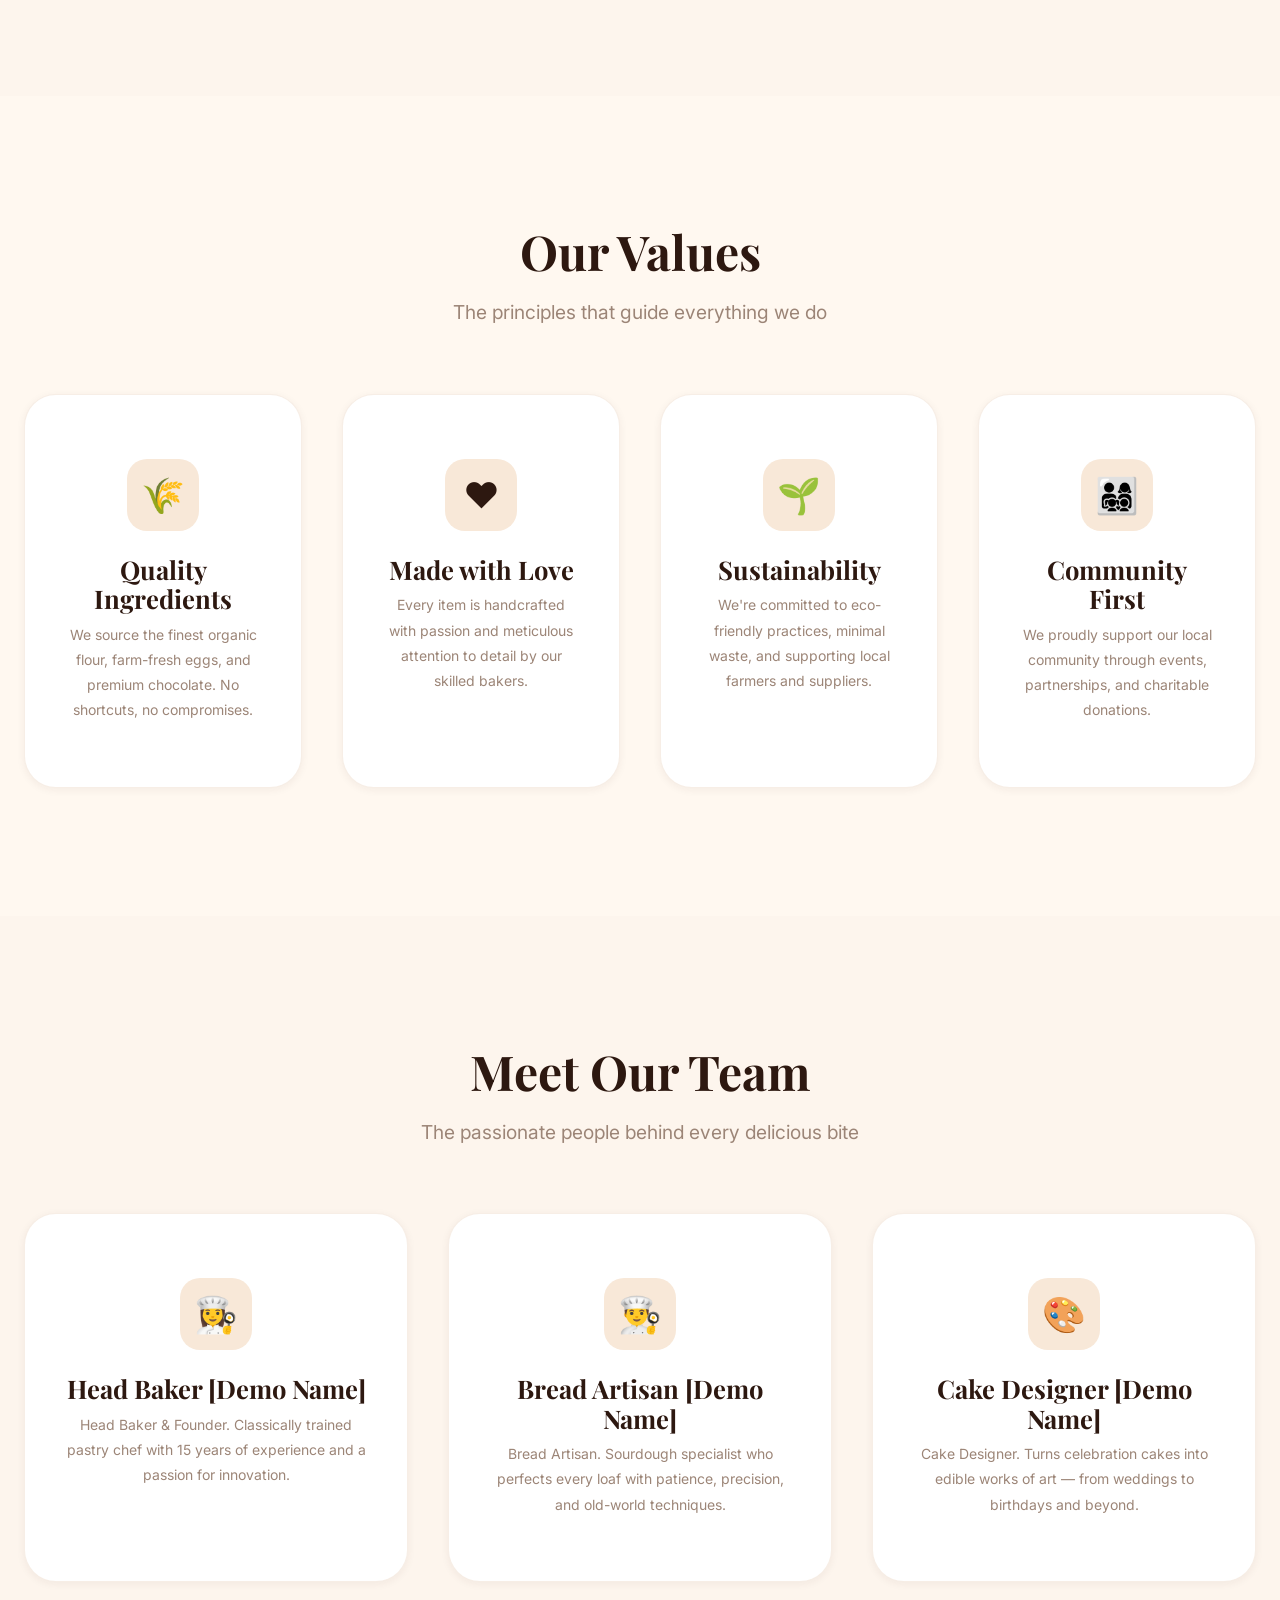
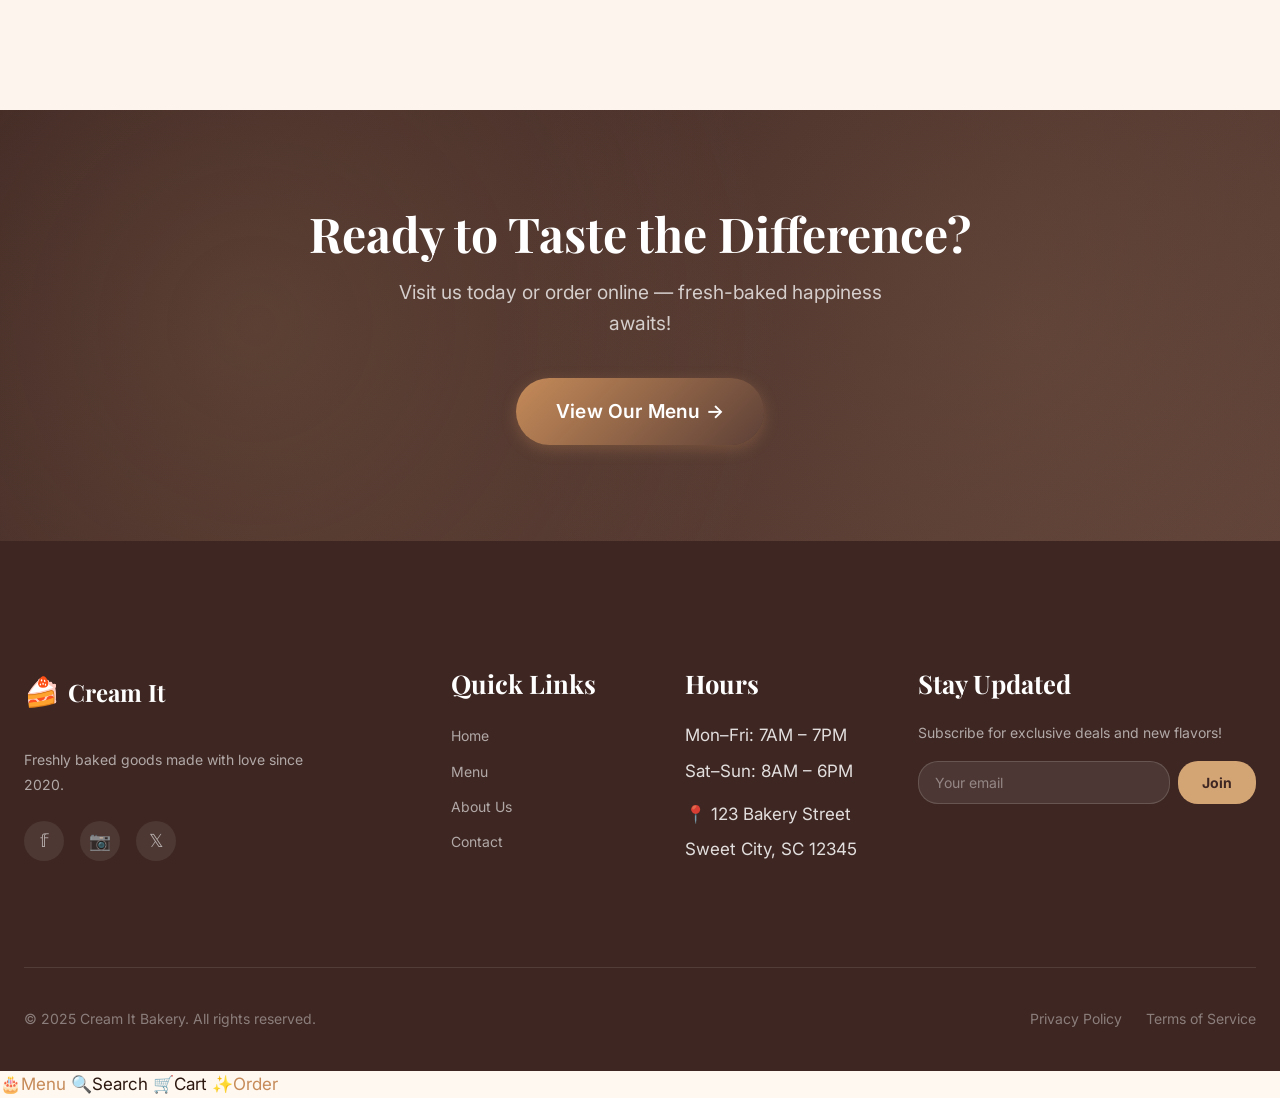
==== commit 82f72194: "Change greeting from 'Hello World' to 'Goodbye World'" ====
--- a/about.html
+++ b/about.html
@@ -5,6 +5,10 @@
     <meta name="viewport" content="width=device-width, initial-scale=1.0">
     <meta name="description" content="Learn about Cream It Bakery — our story, values, and the passionate team behind every handcrafted loaf, cake, and pastry since 2020.">
     <title>About Us — Cream It Bakery</title>
+    <link rel="canonical" href="https://amit100baidya.github.io/CreamIt/about.html">
+    <meta property="og:type" content="website">
+    <meta property="og:title" content="About Us — Cream It Bakery">
+    <meta property="og:description" content="Our story, values, and the passionate team behind every handcrafted baked good since 2020.">
     <!-- Google tag (gtag.js) -->
     <script async src="https://www.googletagmanager.com/gtag/js?id=G-KYCSY62Y8E"></script>
     <script>
@@ -65,6 +69,17 @@
         </div>
     </section>
 
+    <!-- ═══ Breadcrumbs ═══ -->
+    <nav class="breadcrumb" aria-label="Breadcrumb">
+        <div class="container">
+            <ol class="breadcrumb__list">
+                <li class="breadcrumb__item"><a href="index.html" class="breadcrumb__link">Home</a></li>
+                <li class="breadcrumb__separator" aria-hidden="true">›</li>
+                <li class="breadcrumb__item breadcrumb__item--active" aria-current="page">About Us</li>
+            </ol>
+        </div>
+    </nav>
+
     <!-- ═══ Our Story ═══ -->
     <section class="section">
         <div class="container">
@@ -148,17 +163,17 @@
             <div class="values-grid stagger-children">
                 <div class="value-card reveal">
                     <div class="value-card__icon">👩‍🍳</div>
-                    <h3 class="value-card__title">Maria Rodriguez</h3>
+                    <h3 class="value-card__title">Head Baker <span class="demo-label">[Demo Name]</span></h3>
                     <p class="value-card__text">Head Baker & Founder. Classically trained pastry chef with 15 years of experience and a passion for innovation.</p>
                 </div>
                 <div class="value-card reveal">
                     <div class="value-card__icon">👨‍🍳</div>
-                    <h3 class="value-card__title">James Park</h3>
+                    <h3 class="value-card__title">Bread Artisan <span class="demo-label">[Demo Name]</span></h3>
                     <p class="value-card__text">Bread Artisan. Sourdough specialist who perfects every loaf with patience, precision, and old-world techniques.</p>
                 </div>
                 <div class="value-card reveal">
                     <div class="value-card__icon">🎨</div>
-                    <h3 class="value-card__title">Ava Chen</h3>
+                    <h3 class="value-card__title">Cake Designer <span class="demo-label">[Demo Name]</span></h3>
                     <p class="value-card__text">Cake Designer. Turns celebration cakes into edible works of art — from weddings to birthdays and beyond.</p>
                 </div>
             </div>
@@ -222,8 +237,8 @@
             <div class="footer__bottom">
                 <p class="footer__copyright">© 2025 Cream It Bakery. All rights reserved.</p>
                 <div class="footer__legal">
-                    <a href="#">Privacy Policy</a>
-                    <a href="#">Terms of Service</a>
+                    <a href="privacy-policy.html">Privacy Policy</a>
+                    <a href="terms.html">Terms of Service</a>
                 </div>
             </div>
         </div>
@@ -234,11 +249,11 @@
         <div class="search-container">
             <div class="search-box">
                 <svg viewBox="0 0 24 24" width="22" height="22" stroke="var(--text-muted)" fill="none" stroke-width="2"><circle cx="11" cy="11" r="8"/><line x1="21" y1="21" x2="16.65" y2="16.65"/></svg>
-                <input type="text" class="search-box__input" placeholder="Search cakes, pastries, breads...">
+                <input type="text" class="search-box__input" placeholder="Search cakes, pastries, breads..." aria-label="Search products">
                 <button class="search-box__voice" aria-label="Voice search">
                     <svg viewBox="0 0 24 24" width="22" height="22" stroke="currentColor" fill="none" stroke-width="2"><path d="M12 1a3 3 0 0 0-3 3v8a3 3 0 0 0 6 0V4a3 3 0 0 0-3-3z"/><path d="M19 10v2a7 7 0 0 1-14 0v-2"/><line x1="12" y1="19" x2="12" y2="23"/><line x1="8" y1="23" x2="16" y2="23"/></svg>
                 </button>
-                <button class="search-close nav__action-btn" aria-label="Close" onclick="Search.close()">
+                <button class="search-close nav__action-btn" aria-label="Close search" onclick="Search.close()">
                     <svg viewBox="0 0 24 24"><line x1="18" y1="6" x2="6" y2="18"/><line x1="6" y1="6" x2="18" y2="18"/></svg>
                 </button>
             </div>
@@ -260,13 +275,27 @@
         <div class="cart-sidebar__footer">
             <div class="cart-sidebar__total">
                 <span class="cart-sidebar__total-label">Total</span>
-                <span class="cart-sidebar__total-value">$0.00</span>
+                <span class="cart-sidebar__total-value">₹0</span>
             </div>
             <button class="btn btn--primary" style="width:100%;" onclick="Toast.show('Checkout coming soon!', 'info')">Checkout</button>
         </div>
+    </div>
+
+    <!-- Mobile CTA -->
+    <div class="mobile-cta" id="mobile-cta" aria-label="Mobile quick actions">
+        <a href="menu.html" class="mobile-cta__btn" aria-label="Menu">🎂<span>Menu</span></a>
+        <button class="mobile-cta__btn" id="mobile-search-btn" aria-label="Search">🔍<span>Search</span></button>
+        <button class="mobile-cta__btn mobile-cta__cart" onclick="Cart.toggleSidebar()" aria-label="Cart">
+            🛒<span>Cart</span>
+            <span class="mobile-cta__cart-count" aria-live="polite"></span>
+        </button>
+        <a href="menu.html" class="mobile-cta__btn mobile-cta__order" aria-label="Order Now">✨<span>Order</span></a>
     </div>
 
     <script src="app.js"></script>
     <script src="features.js"></script>
+    <script>
+        document.getElementById('mobile-search-btn')?.addEventListener('click', () => Search.open());
+    </script>
 </body>
 </html>
